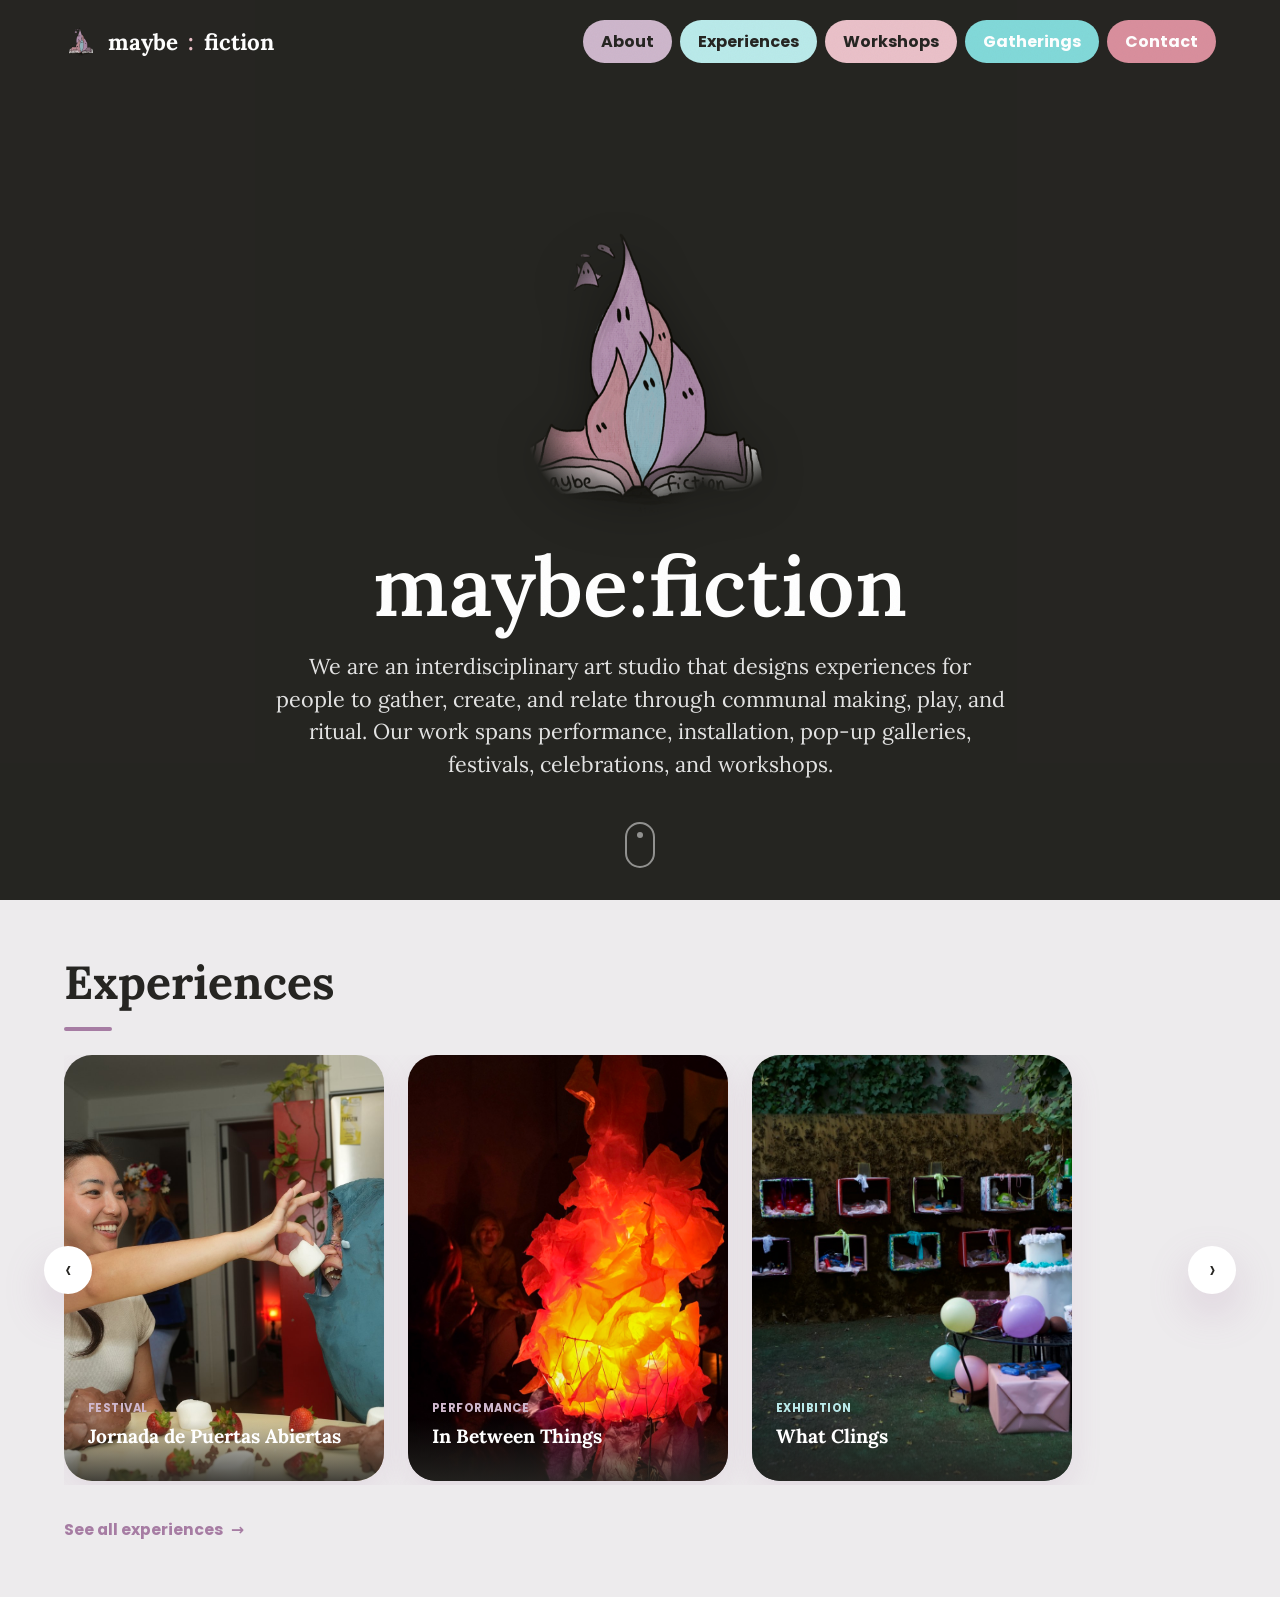
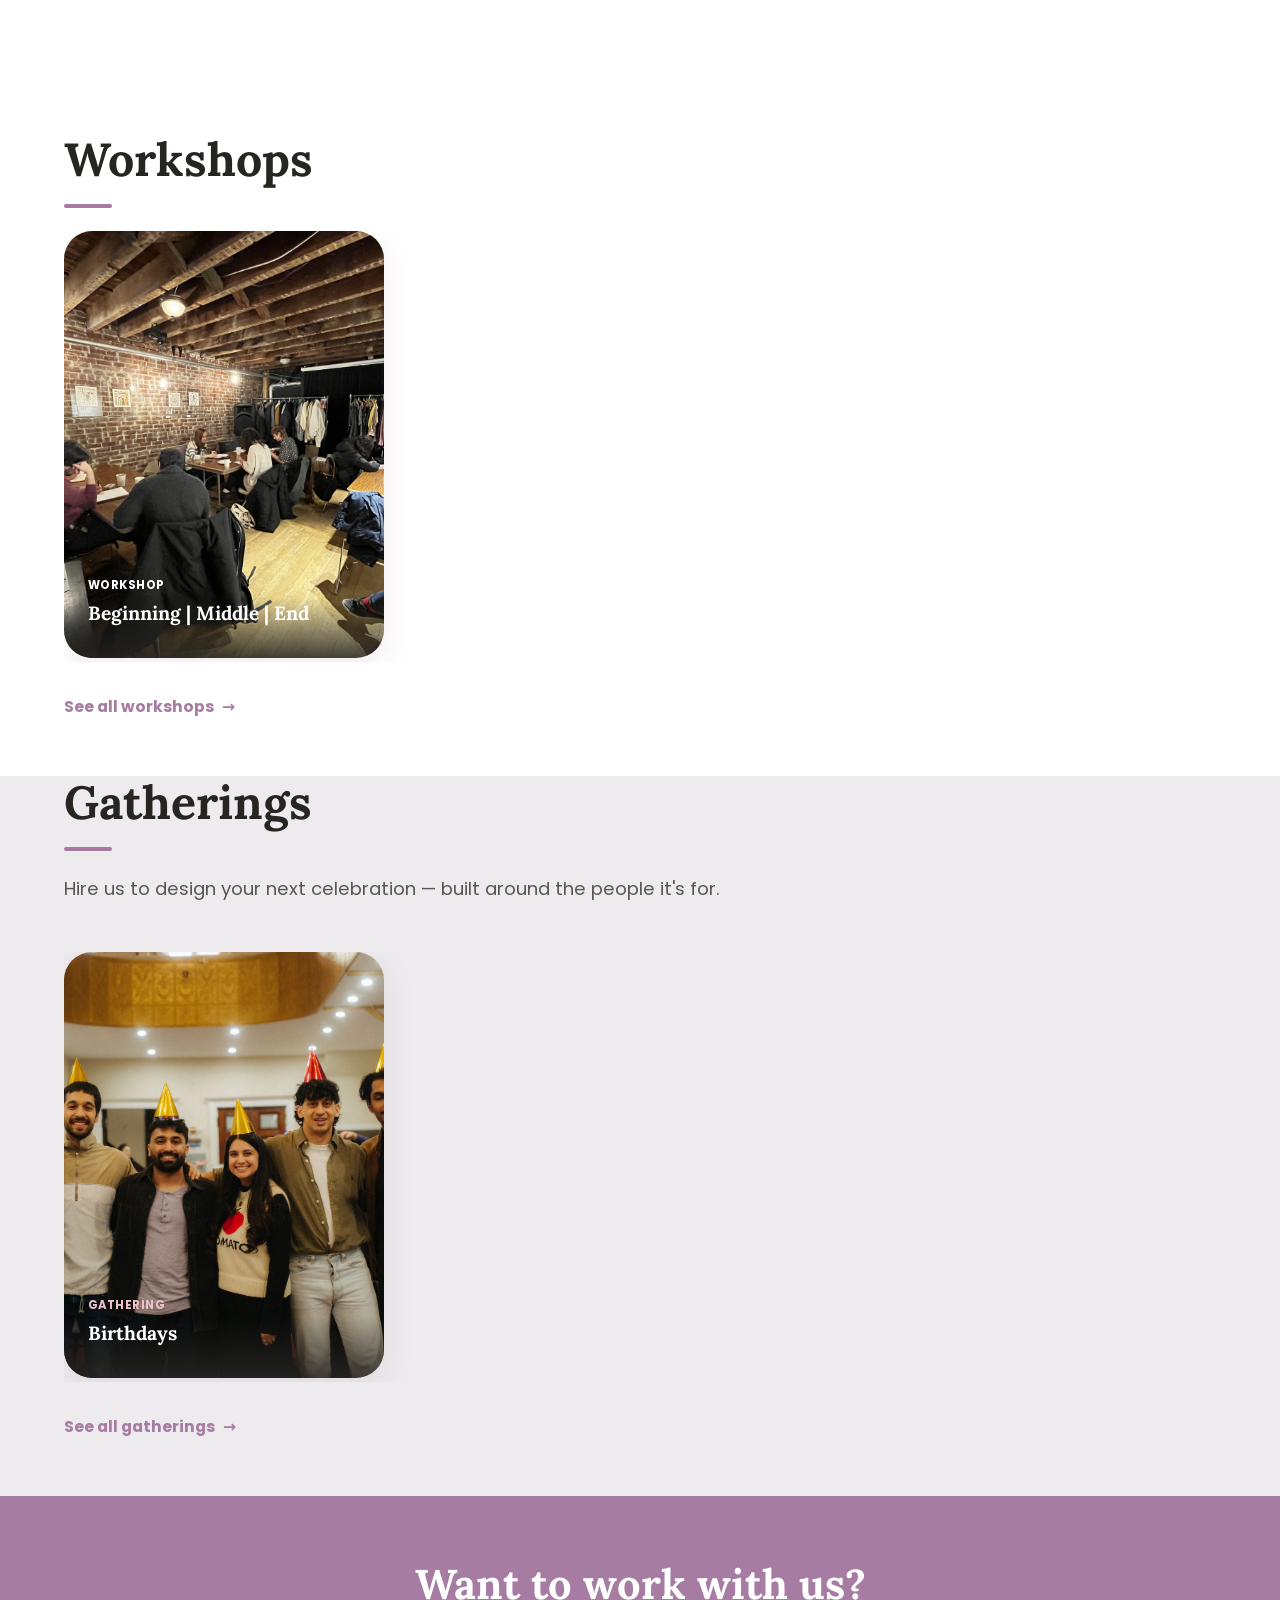
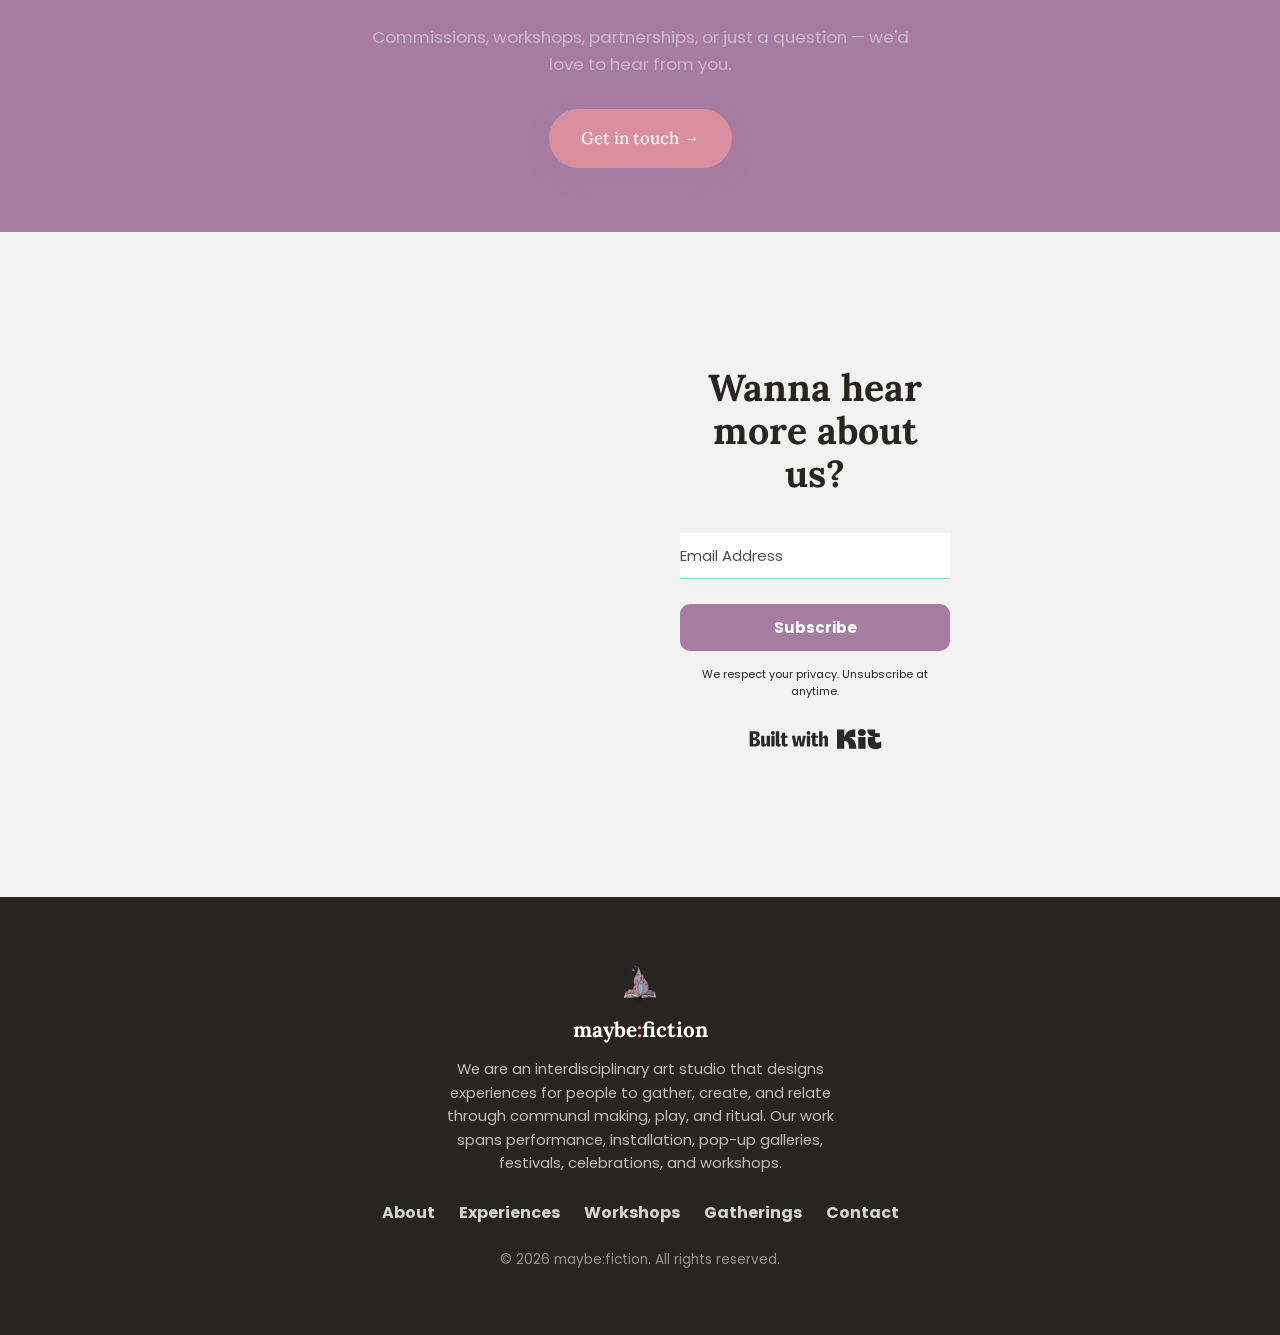
==== index.html @ 596fb829 "Rename Events to Gatherings sitewide; add format explainer copy to detail pages Visible copy only — " ====
<!doctype html>
<html lang="en">
<head>
  <meta charset="UTF-8" />
  <meta name="viewport" content="width=device-width, initial-scale=1.0" />
  <title>maybe:fiction — Experience Design Studio</title>
  <meta name="description" content="maybe:fiction is an experience design studio crafting IRL performances, exhibitions, workshops, and gatherings." />

  <!-- Fonts: Lora (brand display serif) + Poppins (brand body sans) — self-hosted, see css/styles.css -->

  <link rel="stylesheet" href="css/styles.css" />

  <link rel="icon" type="image/png" href="/assets/icons/logo.png" />
</head>
<body>

  <!-- =================== SKIP LINK (accessibility) =================== -->
  <a class="skip-link" href="#main">Skip to content</a>

  <!-- =================== NAV =================== -->
  <header class="site-header" id="site-header">
    <nav class="nav" aria-label="Primary">
      <a href="#hero" class="nav-logo">
        <img src="/assets/icons/logo.png" alt="" class="nav-logo-icon" />
        maybe<span class="nav-logo-colon">:</span>fiction
      </a>

      <button class="nav-toggle" id="nav-toggle" aria-expanded="false" aria-controls="nav-menu" aria-label="Toggle menu">
        <span></span><span></span><span></span>
      </button>

      <ul class="nav-menu" id="nav-menu">
        <li><a href="/about.html" class="nav-link nav-link-about">About</a></li>
        <li><a href="/experiences.html" class="nav-link nav-link-experiences">Experiences</a></li>
        <li><a href="/workshops.html" class="nav-link nav-link-workshops">Workshops</a></li>
        <li><a href="/events.html" class="nav-link nav-link-events">Gatherings</a></li>

        <li><a href="/contact.html" class="nav-link nav-link-cta">Contact</a></li>
      </ul>
    </nav>
  </header>

  <main id="main">

    <!-- =================== HERO =================== -->
    <section class="hero" id="hero">
      <div class="hero-bg-images" id="hero-bg-images" aria-hidden="true"><!-- background photos injected by JS --></div>
      <div class="hero-scrim" aria-hidden="true"></div>
      <div class="hero-bg-captions" id="hero-bg-captions"><!-- captions injected by JS --></div>

      <div class="hero-content">
        <div class="hero-scroll-sentinel" id="hero-scroll-sentinel" aria-hidden="true"></div>
        <div class="hero-logo reveal" aria-hidden="true">
          <img class="hero-logo-layer hero-logo-layer-1" src="/assets/icons/logo-hero.png" alt="" />
          <img class="hero-logo-layer hero-logo-layer-2" src="/assets/icons/logo-hero.png" alt="" />
          <img class="hero-logo-layer hero-logo-layer-3" src="/assets/icons/logo-hero.png" alt="" />
          <img class="hero-logo-layer hero-logo-layer-4" src="/assets/icons/logo-hero.png" alt="" />
          <img class="hero-logo-layer hero-logo-layer-5" src="/assets/icons/logo-hero.png" alt="" />
        </div>
        <h1 class="hero-heading reveal" id="hero-heading"></h1>
        <p class="hero-tagline reveal" id="hero-tagline"></p>
      </div>

      <a href="#experiences" class="scroll-cue" aria-label="Scroll to Experiences section">
        <span class="scroll-cue-dot"></span>
      </a>
    </section>

    <!-- =================== EXPERIENCES (teaser — full page: experiences.html) =================== -->
    <section class="experiences" id="experiences">
      <div class="section-inner">
        <h2 class="section-heading reveal">Experiences</h2>

        <div class="experience-carousel">
          <button class="experience-carousel-arrow experience-carousel-arrow-prev" id="experience-prev" aria-label="Previous experiences">‹</button>
          <div class="experience-grid" id="experience-grid"><!-- cards injected by JS --></div>
          <button class="experience-carousel-arrow experience-carousel-arrow-next" id="experience-next" aria-label="Next experiences">›</button>
        </div>

        <a href="/experiences.html" class="section-link reveal">See all experiences <span class="arrow">→</span></a>
      </div>
    </section>

    <!-- =================== WORKSHOPS (teaser — full page: workshops.html) =================== -->
    <section class="workshops" id="workshops">
      <div class="wave-divider wave-divider-top" aria-hidden="true">
        <svg viewBox="0 0 1440 100" preserveAspectRatio="none"><path d="M0,60 C360,0 1080,100 1440,40 L1440,0 L0,0 Z"></path></svg>
      </div>

      <div class="section-inner">
        <h2 class="section-heading reveal">Workshops</h2>

        <div class="experience-grid" id="workshop-grid"><!-- cards injected by JS --></div>

        <a href="/workshops.html" class="section-link reveal">See all workshops <span class="arrow">→</span></a>
      </div>
    </section>

    <!-- =================== GATHERINGS (teaser — full page: events.html) =================== -->
    <section class="experiences" id="events">
      <div class="section-inner">
        <h2 class="section-heading reveal">Gatherings</h2>
        <p class="section-subheading reveal">Hire us to design your next celebration — built around the people it's for.</p>

        <div class="experience-grid" id="event-grid"><!-- cards injected by JS --></div>

        <a href="/events.html" class="section-link reveal">See all gatherings <span class="arrow">→</span></a>
      </div>
    </section>

    <!-- =================== CONTACT CTA =================== -->
    <section class="home-cta">
      <div class="section-inner home-cta-inner">
        <h2 class="home-cta-heading reveal">Want to work with us?</h2>
        <p class="home-cta-sub reveal">Commissions, workshops, partnerships, or just a question — we'd love to hear from you.</p>
        <a class="btn btn-primary reveal" href="/contact.html">Get in touch →</a>
      </div>
    </section>

    <!-- =================== NEWSLETTER =================== -->
    <section class="newsletter" id="newsletter">
      <div class="section-inner newsletter-inner">
        <div class="newsletter-embed reveal">
<script src="https://f.convertkit.com/ckjs/ck.5.js"></script>
      <form action="https://app.kit.com/forms/9642693/subscriptions" class="seva-form formkit-form" method="post" data-sv-form="9642693" data-uid="fb69aacdb0" data-format="inline" data-version="5" data-options="{&quot;settings&quot;:{&quot;after_subscribe&quot;:{&quot;action&quot;:&quot;message&quot;,&quot;success_message&quot;:&quot;Success! Now check your email to confirm your subscription.&quot;,&quot;redirect_url&quot;:&quot;&quot;},&quot;analytics&quot;:{&quot;google&quot;:null,&quot;fathom&quot;:null,&quot;facebook&quot;:null,&quot;segment&quot;:null,&quot;pinterest&quot;:null,&quot;sparkloop&quot;:null,&quot;googletagmanager&quot;:null},&quot;modal&quot;:{&quot;trigger&quot;:&quot;timer&quot;,&quot;scroll_percentage&quot;:null,&quot;timer&quot;:5,&quot;devices&quot;:&quot;all&quot;,&quot;show_once_every&quot;:15},&quot;powered_by&quot;:{&quot;show&quot;:true,&quot;url&quot;:&quot;https://kit.com/features/forms?utm_campaign=poweredby&amp;utm_content=form&amp;utm_medium=referral&amp;utm_source=dynamic&quot;},&quot;recaptcha&quot;:{&quot;enabled&quot;:false},&quot;return_visitor&quot;:{&quot;action&quot;:&quot;show&quot;,&quot;custom_content&quot;:&quot;&quot;},&quot;slide_in&quot;:{&quot;display_in&quot;:&quot;bottom_right&quot;,&quot;trigger&quot;:&quot;timer&quot;,&quot;scroll_percentage&quot;:null,&quot;timer&quot;:5,&quot;devices&quot;:&quot;all&quot;,&quot;show_once_every&quot;:15},&quot;sticky_bar&quot;:{&quot;display_in&quot;:&quot;top&quot;,&quot;trigger&quot;:&quot;timer&quot;,&quot;scroll_percentage&quot;:null,&quot;timer&quot;:5,&quot;devices&quot;:&quot;all&quot;,&quot;show_once_every&quot;:15}},&quot;version&quot;:&quot;5&quot;}" min-width="400 500 600 700 800" style="background-color: rgb(242, 242, 242); border-radius: 15px;"><div data-style="full"><div data-element="column" class="formkit-background" style="background-image: url(&quot;https://embed.filekitcdn.com/e/5455RARFFif9VULDqaUeTm/fo88DBvw9SR9zyyKQsf2Zc&quot;);"></div><div data-element="column" class="formkit-column"><div class="formkit-header" data-element="header" style="color: rgb(38, 37, 34); font-size: 25px; font-weight: 700;"><h2>Wanna hear more about us?</h2></div><ul class="formkit-alert formkit-alert-error" data-element="errors" data-group="alert"></ul><div data-element="fields" class="seva-fields formkit-fields"><div class="formkit-field"><input class="formkit-input" name="email_address" aria-label="Email Address" placeholder="Email Address" required="" type="email" style="color: rgb(38, 37, 34); border-color: rgb(130, 217, 217); font-weight: 400;"></div><button data-element="submit" class="formkit-submit formkit-submit" style="color: rgb(255, 255, 255); background-color: rgb(166, 124, 163); border-radius: 10px; font-weight: 700;"><div class="formkit-spinner"><div></div><div></div><div></div></div><span class="">Subscribe</span></button></div><div class="formkit-disclaimer" data-element="disclaimer" style="color: rgb(38, 37, 34); font-size: 11px;"><p>We respect your privacy. Unsubscribe at anytime.</p></div><div class="formkit-powered-by-convertkit-container"><a href="https://kit.com/features/forms?utm_campaign=poweredby&amp;utm_content=form&amp;utm_medium=referral&amp;utm_source=dynamic" data-element="powered-by" class="formkit-powered-by-convertkit" data-variant="dark" target="_blank" rel="nofollow noopener">Built with Kit</a></div></div></div><style>.formkit-form[data-uid="fb69aacdb0"] *{box-sizing:border-box;}.formkit-form[data-uid="fb69aacdb0"]{-webkit-font-smoothing:antialiased;-moz-osx-font-smoothing:grayscale;}.formkit-form[data-uid="fb69aacdb0"] legend{border:none;font-size:inherit;margin-bottom:10px;padding:0;position:relative;display:table;}.formkit-form[data-uid="fb69aacdb0"] fieldset{border:0;padding:0.01em 0 0 0;margin:0;min-width:0;}.formkit-form[data-uid="fb69aacdb0"] body:not(:-moz-handler-blocked) fieldset{display:table-cell;}.formkit-form[data-uid="fb69aacdb0"] h1,.formkit-form[data-uid="fb69aacdb0"] h2,.formkit-form[data-uid="fb69aacdb0"] h3,.formkit-form[data-uid="fb69aacdb0"] h4,.formkit-form[data-uid="fb69aacdb0"] h5,.formkit-form[data-uid="fb69aacdb0"] h6{color:inherit;font-size:inherit;font-weight:inherit;}.formkit-form[data-uid="fb69aacdb0"] h2{font-size:1.5em;margin:1em 0;}.formkit-form[data-uid="fb69aacdb0"] h3{font-size:1.17em;margin:1em 0;}.formkit-form[data-uid="fb69aacdb0"] p{color:inherit;font-size:inherit;font-weight:inherit;}.formkit-form[data-uid="fb69aacdb0"] ol:not([template-default]),.formkit-form[data-uid="fb69aacdb0"] ul:not([template-default]),.formkit-form[data-uid="fb69aacdb0"] blockquote:not([template-default]){text-align:left;}.formkit-form[data-uid="fb69aacdb0"] p:not([template-default]),.formkit-form[data-uid="fb69aacdb0"] hr:not([template-default]),.formkit-form[data-uid="fb69aacdb0"] blockquote:not([template-default]),.formkit-form[data-uid="fb69aacdb0"] ol:not([template-default]),.formkit-form[data-uid="fb69aacdb0"] ul:not([template-default]){color:inherit;font-style:initial;}.formkit-form[data-uid="fb69aacdb0"] .ordered-list,.formkit-form[data-uid="fb69aacdb0"] .unordered-list{list-style-position:outside !important;padding-left:1em;}.formkit-form[data-uid="fb69aacdb0"] .list-item{padding-left:0;}.formkit-form[data-uid="fb69aacdb0"][data-format="modal"]{display:none;}.formkit-form[data-uid="fb69aacdb0"][data-format="slide in"]{display:none;}.formkit-form[data-uid="fb69aacdb0"][data-format="sticky bar"]{display:none;}.formkit-sticky-bar .formkit-form[data-uid="fb69aacdb0"][data-format="sticky bar"]{display:block;}.formkit-form[data-uid="fb69aacdb0"] .formkit-input,.formkit-form[data-uid="fb69aacdb0"] .formkit-select,.formkit-form[data-uid="fb69aacdb0"] .formkit-checkboxes{width:100%;}.formkit-form[data-uid="fb69aacdb0"] .formkit-button,.formkit-form[data-uid="fb69aacdb0"] .formkit-submit{border:0;border-radius:5px;color:#ffffff;cursor:pointer;display:inline-block;text-align:center;font-size:15px;font-weight:500;cursor:pointer;margin-bottom:15px;overflow:hidden;padding:0;position:relative;vertical-align:middle;}.formkit-form[data-uid="fb69aacdb0"] .formkit-button:hover,.formkit-form[data-uid="fb69aacdb0"] .formkit-submit:hover,.formkit-form[data-uid="fb69aacdb0"] .formkit-button:focus,.formkit-form[data-uid="fb69aacdb0"] .formkit-submit:focus{outline:none;}.formkit-form[data-uid="fb69aacdb0"] .formkit-button:hover > span,.formkit-form[data-uid="fb69aacdb0"] .formkit-submit:hover > span,.formkit-form[data-uid="fb69aacdb0"] .formkit-button:focus > span,.formkit-form[data-uid="fb69aacdb0"] .formkit-submit:focus > span{background-color:rgba(0,0,0,0.1);}.formkit-form[data-uid="fb69aacdb0"] .formkit-button > span,.formkit-form[data-uid="fb69aacdb0"] .formkit-submit > span{display:block;-webkit-transition:all 300ms ease-in-out;transition:all 300ms ease-in-out;padding:12px 24px;}.formkit-form[data-uid="fb69aacdb0"] .formkit-input{background:#ffffff;font-size:15px;padding:12px;border:1px solid #e3e3e3;-webkit-flex:1 0 auto;-ms-flex:1 0 auto;flex:1 0 auto;line-height:1.4;margin:0;-webkit-transition:border-color ease-out 300ms;transition:border-color ease-out 300ms;}.formkit-form[data-uid="fb69aacdb0"] .formkit-input:focus{outline:none;border-color:#1677be;-webkit-transition:border-color ease 300ms;transition:border-color ease 300ms;}.formkit-form[data-uid="fb69aacdb0"] .formkit-input::-webkit-input-placeholder{color:inherit;opacity:0.8;}.formkit-form[data-uid="fb69aacdb0"] .formkit-input::-moz-placeholder{color:inherit;opacity:0.8;}.formkit-form[data-uid="fb69aacdb0"] .formkit-input:-ms-input-placeholder{color:inherit;opacity:0.8;}.formkit-form[data-uid="fb69aacdb0"] .formkit-input::placeholder{color:inherit;opacity:0.8;}.formkit-form[data-uid="fb69aacdb0"] [data-group="dropdown"]{position:relative;display:inline-block;width:100%;}.formkit-form[data-uid="fb69aacdb0"] [data-group="dropdown"]::before{content:"";top:calc(50% - 2.5px);right:10px;position:absolute;pointer-events:none;border-color:#4f4f4f transparent transparent transparent;border-style:solid;border-width:6px 6px 0 6px;height:0;width:0;z-index:999;}.formkit-form[data-uid="fb69aacdb0"] [data-group="dropdown"] select{height:auto;width:100%;cursor:pointer;color:#333333;line-height:1.4;margin-bottom:0;padding:0 6px;-webkit-appearance:none;-moz-appearance:none;appearance:none;font-size:15px;padding:12px;padding-right:25px;border:1px solid #e3e3e3;background:#ffffff;}.formkit-form[data-uid="fb69aacdb0"] [data-group="dropdown"] select:focus{outline:none;}.formkit-form[data-uid="fb69aacdb0"] [data-group="checkboxes"]{text-align:left;margin:0;}.formkit-form[data-uid="fb69aacdb0"] [data-group="checkboxes"] [data-group="checkbox"]{margin-bottom:10px;}.formkit-form[data-uid="fb69aacdb0"] [data-group="checkboxes"] [data-group="checkbox"] *{cursor:pointer;}.formkit-form[data-uid="fb69aacdb0"] [data-group="checkboxes"] [data-group="checkbox"]:last-of-type{margin-bottom:0;}.formkit-form[data-uid="fb69aacdb0"] [data-group="checkboxes"] [data-group="checkbox"] input[type="checkbox"]{display:none;}.formkit-form[data-uid="fb69aacdb0"] [data-group="checkboxes"] [data-group="checkbox"] input[type="checkbox"] + label::after{content:none;}.formkit-form[data-uid="fb69aacdb0"] [data-group="checkboxes"] [data-group="checkbox"] input[type="checkbox"]:checked + label::after{border-color:#ffffff;content:"";}.formkit-form[data-uid="fb69aacdb0"] [data-group="checkboxes"] [data-group="checkbox"] input[type="checkbox"]:checked + label::before{background:#10bf7a;border-color:#10bf7a;}.formkit-form[data-uid="fb69aacdb0"] [data-group="checkboxes"] [data-group="checkbox"] label{position:relative;display:inline-block;padding-left:28px;}.formkit-form[data-uid="fb69aacdb0"] [data-group="checkboxes"] [data-group="checkbox"] label::before,.formkit-form[data-uid="fb69aacdb0"] [data-group="checkboxes"] [data-group="checkbox"] label::after{position:absolute;content:"";display:inline-block;}.formkit-form[data-uid="fb69aacdb0"] [data-group="checkboxes"] [data-group="checkbox"] label::before{height:16px;width:16px;border:1px solid #e3e3e3;background:#ffffff;left:0px;top:3px;}.formkit-form[data-uid="fb69aacdb0"] [data-group="checkboxes"] [data-group="checkbox"] label::after{height:4px;width:8px;border-left:2px solid #4d4d4d;border-bottom:2px solid #4d4d4d;-webkit-transform:rotate(-45deg);-ms-transform:rotate(-45deg);transform:rotate(-45deg);left:4px;top:8px;}.formkit-form[data-uid="fb69aacdb0"] .formkit-alert{background:#f9fafb;border:1px solid #e3e3e3;border-radius:5px;-webkit-flex:1 0 auto;-ms-flex:1 0 auto;flex:1 0 auto;list-style:none;margin:25px auto;padding:12px;text-align:center;width:100%;}.formkit-form[data-uid="fb69aacdb0"] .formkit-alert:empty{display:none;}.formkit-form[data-uid="fb69aacdb0"] .formkit-alert-success{background:#d3fbeb;border-color:#10bf7a;color:#0c905c;}.formkit-form[data-uid="fb69aacdb0"] .formkit-alert-error{background:#fde8e2;border-color:#f2643b;color:#ea4110;}.formkit-form[data-uid="fb69aacdb0"] .formkit-spinner{display:-webkit-box;display:-webkit-flex;display:-ms-flexbox;display:flex;height:0px;width:0px;margin:0 auto;position:absolute;top:0;left:0;right:0;width:0px;overflow:hidden;text-align:center;-webkit-transition:all 300ms ease-in-out;transition:all 300ms ease-in-out;}.formkit-form[data-uid="fb69aacdb0"] .formkit-spinner > div{margin:auto;width:12px;height:12px;background-color:#fff;opacity:0.3;border-radius:100%;display:inline-block;-webkit-animation:formkit-bouncedelay-formkit-form-data-uid-fb69aacdb0- 1.4s infinite ease-in-out both;animation:formkit-bouncedelay-formkit-form-data-uid-fb69aacdb0- 1.4s infinite ease-in-out both;}.formkit-form[data-uid="fb69aacdb0"] .formkit-spinner > div:nth-child(1){-webkit-animation-delay:-0.32s;animation-delay:-0.32s;}.formkit-form[data-uid="fb69aacdb0"] .formkit-spinner > div:nth-child(2){-webkit-animation-delay:-0.16s;animation-delay:-0.16s;}.formkit-form[data-uid="fb69aacdb0"] .formkit-submit[data-active] .formkit-spinner{opacity:1;height:100%;width:50px;}.formkit-form[data-uid="fb69aacdb0"] .formkit-submit[data-active] .formkit-spinner ~ span{opacity:0;}.formkit-form[data-uid="fb69aacdb0"] .formkit-powered-by[data-active="false"]{opacity:0.35;}.formkit-form[data-uid="fb69aacdb0"] .formkit-powered-by-convertkit-container{display:-webkit-box;display:-webkit-flex;display:-ms-flexbox;display:flex;width:100%;margin:10px 0;position:relative;}.formkit-form[data-uid="fb69aacdb0"] .formkit-powered-by-convertkit-container[data-active="false"]{opacity:0.35;}.formkit-form[data-uid="fb69aacdb0"] .formkit-powered-by-convertkit{-webkit-align-items:center;-webkit-box-align:center;-ms-flex-align:center;align-items:center;background-color:#ffffff;border-radius:9px;color:#3d3d3d;cursor:pointer;display:block;height:36px;margin:0 auto;opacity:0.95;padding:0;-webkit-text-decoration:none;text-decoration:none;text-indent:100%;-webkit-transition:ease-in-out all 200ms;transition:ease-in-out all 200ms;white-space:nowrap;overflow:hidden;-webkit-user-select:none;-moz-user-select:none;-ms-user-select:none;user-select:none;width:157px;background-repeat:no-repeat;background-position:center;background-image:url("data:image/svg+xml;charset=utf8,%3Csvg width='133' height='36' viewBox='0 0 133 36' fill='none' xmlns='http://www.w3.org/2000/svg'%3E%3Cpath d='M0.861 25.5C0.735 25.5 0.651 25.416 0.651 25.29V10.548C0.651 10.422 0.735 10.338 0.861 10.338H6.279C9.072 10.338 10.668 11.451 10.668 13.824C10.668 15.819 9.219 16.932 8.001 17.226C7.707 17.268 7.707 17.625 8.022 17.688C9.912 18.108 11.088 19.116 11.088 21.321C11.088 23.715 9.429 25.5 6.426 25.5H0.861ZM5.397 23.085C6.825 23.085 7.518 22.224 7.518 21.006C7.518 19.683 6.825 18.948 5.397 18.948H4.2V23.085H5.397ZM5.313 16.617C6.51 16.617 7.245 15.945 7.245 14.601C7.245 13.383 6.51 12.753 5.25 12.753H4.2V16.617H5.313ZM17.9758 23.883C17.9758 23.568 17.6608 23.505 17.5348 23.799C17.0308 24.954 16.1698 25.731 14.5528 25.731C12.8728 25.731 12.0958 24.471 12.0958 22.707V14.937C12.0958 14.811 12.1798 14.727 12.3058 14.727H15.2248C15.3508 14.727 15.4348 14.811 15.4348 14.937V21.657C15.4348 22.581 15.7708 23.022 16.4638 23.022C17.1778 23.022 17.6188 22.581 17.6188 21.657V14.937C17.6188 14.811 17.7028 14.727 17.8288 14.727H20.7478C20.8738 14.727 20.9578 14.811 20.9578 14.937V25.29C20.9578 25.416 20.8738 25.5 20.7478 25.5H18.1858C18.0598 25.5 17.9758 25.416 17.9758 25.29V23.883ZM25.6141 25.29C25.6141 25.416 25.5301 25.5 25.4041 25.5H22.4851C22.3591 25.5 22.2751 25.416 22.2751 25.29V14.937C22.2751 14.811 22.3591 14.727 22.4851 14.727H25.4041C25.5301 14.727 25.6141 14.811 25.6141 14.937V25.29ZM23.9131 13.74C22.8001 13.74 22.0441 12.942 22.0441 11.934C22.0441 10.926 22.8001 10.107 23.9131 10.107C25.0051 10.107 25.7611 10.926 25.7611 11.934C25.7611 12.942 25.0051 13.74 23.9131 13.74ZM26.7883 10.548C26.7883 10.422 26.8723 10.338 26.9983 10.338H29.9173C30.0433 10.338 30.1273 10.422 30.1273 10.548V22.056C30.1273 22.749 30.2533 23.085 30.8203 23.085C31.0093 23.085 31.1983 23.043 31.3663 23.001C31.5133 22.959 31.6183 22.959 31.6183 23.127V25.059C31.6183 25.164 31.5763 25.269 31.4923 25.311C30.9673 25.521 30.2953 25.71 29.5813 25.71C27.7123 25.71 26.7883 24.639 26.7883 22.476V10.548ZM32.4237 14.727C32.8227 14.727 32.9277 14.538 32.9697 14.055L33.1167 12.039C33.1167 11.913 33.2217 11.829 33.3477 11.829H35.8887C36.0147 11.829 36.0987 11.913 36.0987 12.039V14.517C36.0987 14.643 36.1827 14.727 36.3087 14.727H38.2827C38.4087 14.727 38.4927 14.811 38.4927 14.937V16.659C38.4927 16.785 38.4087 16.869 38.2827 16.869H36.0777V22.056C36.0777 22.875 36.5397 23.085 37.0647 23.085C37.4847 23.085 37.9467 22.938 38.3247 22.707C38.4717 22.623 38.5767 22.665 38.5767 22.833V24.828C38.5767 24.933 38.5347 25.017 38.4507 25.08C37.8417 25.458 36.9807 25.71 36.0357 25.71C34.2927 25.71 32.7387 24.912 32.7387 22.476V16.869H31.8567C31.7307 16.869 31.6467 16.785 31.6467 16.659V14.937C31.6467 14.811 31.7307 14.727 31.8567 14.727H32.4237ZM51.3808 14.727C51.5068 14.727 51.5908 14.79 51.6118 14.916L52.3888 19.851L52.5778 21.174C52.6198 21.468 52.9558 21.468 52.9768 21.174C53.0398 20.712 53.0818 20.271 53.1658 19.83L53.8798 14.916C53.9008 14.79 53.9848 14.727 54.1108 14.727H56.6728C56.8198 14.727 56.8828 14.811 56.8618 14.958L54.6778 25.311C54.6568 25.437 54.5728 25.5 54.4468 25.5H51.3178C51.1918 25.5 51.1078 25.437 51.0868 25.311L50.1208 20.082L49.8898 18.633C49.8688 18.444 49.6588 18.444 49.6378 18.633L49.4068 20.103L48.5458 25.311C48.5248 25.437 48.4408 25.5 48.3148 25.5H45.2068C45.0808 25.5 44.9968 25.437 44.9758 25.311L42.8128 14.958C42.7918 14.811 42.8548 14.727 43.0018 14.727H45.9628C46.0888 14.727 46.1728 14.79 46.1938 14.916L46.9288 19.83C47.0128 20.271 47.0758 20.754 47.1388 21.195C47.2018 21.51 47.4748 21.531 47.5378 21.195L47.7478 19.872L48.6088 14.916C48.6298 14.79 48.7138 14.727 48.8398 14.727H51.3808ZM61.1582 25.29C61.1582 25.416 61.0742 25.5 60.9482 25.5H58.0292C57.9032 25.5 57.8192 25.416 57.8192 25.29V14.937C57.8192 14.811 57.9032 14.727 58.0292 14.727H60.9482C61.0742 14.727 61.1582 14.811 61.1582 14.937V25.29ZM59.4572 13.74C58.3442 13.74 57.5882 12.942 57.5882 11.934C57.5882 10.926 58.3442 10.107 59.4572 10.107C60.5492 10.107 61.3052 10.926 61.3052 11.934C61.3052 12.942 60.5492 13.74 59.4572 13.74ZM62.8154 14.727C63.2144 14.727 63.3194 14.538 63.3614 14.055L63.5084 12.039C63.5084 11.913 63.6134 11.829 63.7394 11.829H66.2804C66.4064 11.829 66.4904 11.913 66.4904 12.039V14.517C66.4904 14.643 66.5744 14.727 66.7004 14.727H68.6744C68.8004 14.727 68.8844 14.811 68.8844 14.937V16.659C68.8844 16.785 68.8004 16.869 68.6744 16.869H66.4694V22.056C66.4694 22.875 66.9314 23.085 67.4564 23.085C67.8764 23.085 68.3384 22.938 68.7164 22.707C68.8634 22.623 68.9684 22.665 68.9684 22.833V24.828C68.9684 24.933 68.9264 25.017 68.8424 25.08C68.2334 25.458 67.3724 25.71 66.4274 25.71C64.6844 25.71 63.1304 24.912 63.1304 22.476V16.869H62.2484C62.1224 16.869 62.0384 16.785 62.0384 16.659V14.937C62.0384 14.811 62.1224 14.727 62.2484 14.727H62.8154ZM73.4298 16.323C73.4298 16.638 73.7868 16.68 73.9128 16.407C74.3748 15.315 75.1308 14.496 76.6008 14.496C78.2178 14.496 78.9528 15.609 78.9528 17.373V25.29C78.9528 25.416 78.8688 25.5 78.7428 25.5H75.8238C75.6978 25.5 75.6138 25.416 75.6138 25.29V18.633C75.6138 17.709 75.2778 17.268 74.5848 17.268C73.8708 17.268 73.4298 17.709 73.4298 18.633V25.29C73.4298 25.416 73.3458 25.5 73.2198 25.5H70.3008C70.1748 25.5 70.0908 25.416 70.0908 25.29V10.548C70.0908 10.422 70.1748 10.338 70.3008 10.338H73.2198C73.3458 10.338 73.4298 10.422 73.4298 10.548V16.323Z' fill='%231E1E1E'/%3E%3Cpath d='M100.132 16.3203C105.58 17.3761 107.272 22.4211 107.318 27.4961C107.318 27.6101 107.226 27.7041 107.112 27.7041H100.252C100.138 27.7041 100.046 27.6121 100.046 27.5001C100.026 23.5629 99.3877 20.0896 95.4865 19.9396C95.3705 19.9356 95.2725 20.0276 95.2725 20.1456V27.5001C95.2725 27.6141 95.1806 27.7061 95.0666 27.7061H88.206C88.092 27.7061 88 27.6141 88 27.5001V8.75585C88 8.64187 88.092 8.54989 88.206 8.54989H95.0686C95.1826 8.54989 95.2745 8.64187 95.2745 8.75585V15.7764C95.2745 15.8804 95.3585 15.9644 95.4625 15.9644C95.5445 15.9644 95.6185 15.9104 95.6425 15.8324C97.4081 10.0416 100.709 8.58588 106.07 8.55189C106.184 8.55189 106.276 8.64387 106.276 8.75785V15.7604C106.276 15.8744 106.184 15.9664 106.07 15.9664H100.166C100.066 15.9664 99.9856 16.0464 99.9856 16.1464C99.9856 16.2304 100.048 16.3043 100.132 16.3203ZM118.918 20.7095V16.1704C118.918 16.0564 119.01 15.9644 119.124 15.9644H124.173C124.273 15.9644 124.353 15.8844 124.353 15.7844C124.353 15.6985 124.291 15.6245 124.207 15.6085C120.256 14.8246 118.432 12.5511 118.37 8.75585C118.368 8.64387 118.458 8.54989 118.572 8.54989H125.986C126.1 8.54989 126.192 8.64187 126.192 8.75585V11.9532C126.192 12.0672 126.284 12.1592 126.398 12.1592H130.649C130.763 12.1592 130.855 12.2511 130.855 12.3651V15.7624C130.855 15.8764 130.763 15.9684 130.649 15.9684H126.398C126.284 15.9684 126.192 16.0604 126.192 16.1744V19.8356C126.192 21.1294 126.986 21.5553 128.04 21.5553C129.692 21.5553 131.323 20.8114 131.977 20.4735C132.113 20.4035 132.277 20.5015 132.277 20.6555V26.3543C132.277 26.5063 132.193 26.6463 132.059 26.7183C131.413 27.0582 129.418 28 127.136 28C122.435 27.996 118.918 26.0824 118.918 20.7095ZM109.266 27.4981V16.1704C109.266 16.0564 109.358 15.9644 109.472 15.9644H116.334C116.448 15.9644 116.54 16.0564 116.54 16.1704V27.4981C116.54 27.6121 116.448 27.7041 116.334 27.7041H109.472C109.358 27.7021 109.266 27.6101 109.266 27.4981ZM108.876 11.4913C108.876 13.4189 110.238 14.9826 112.853 14.9826C115.469 14.9826 116.83 13.4189 116.83 11.4913C116.83 9.56369 115.471 8 112.853 8C110.238 8 108.876 9.56369 108.876 11.4913Z' fill='%231E1E1E'/%3E%3C/svg%3E");}.formkit-form[data-uid="fb69aacdb0"] .formkit-powered-by-convertkit:hover,.formkit-form[data-uid="fb69aacdb0"] .formkit-powered-by-convertkit:focus{background-color:#ffffff;-webkit-transform:scale(1.025) perspective(1px);-ms-transform:scale(1.025) perspective(1px);transform:scale(1.025) perspective(1px);opacity:1;}.formkit-form[data-uid="fb69aacdb0"] .formkit-powered-by-convertkit[data-variant="dark"],.formkit-form[data-uid="fb69aacdb0"] .formkit-powered-by-convertkit[data-variant="light"]{background-color:transparent;border-color:transparent;width:133px;}.formkit-form[data-uid="fb69aacdb0"] .formkit-powered-by-convertkit[data-variant="light"]{color:#ffffff;background-image:url("data:image/svg+xml;charset=utf8,%3Csvg width='133' height='36' viewBox='0 0 133 36' fill='none' xmlns='http://www.w3.org/2000/svg'%3E%3Cpath d='M0.861 25.5C0.735 25.5 0.651 25.416 0.651 25.29V10.548C0.651 10.422 0.735 10.338 0.861 10.338H6.279C9.072 10.338 10.668 11.451 10.668 13.824C10.668 15.819 9.219 16.932 8.001 17.226C7.707 17.268 7.707 17.625 8.022 17.688C9.912 18.108 11.088 19.116 11.088 21.321C11.088 23.715 9.429 25.5 6.426 25.5H0.861ZM5.397 23.085C6.825 23.085 7.518 22.224 7.518 21.006C7.518 19.683 6.825 18.948 5.397 18.948H4.2V23.085H5.397ZM5.313 16.617C6.51 16.617 7.245 15.945 7.245 14.601C7.245 13.383 6.51 12.753 5.25 12.753H4.2V16.617H5.313ZM17.9758 23.883C17.9758 23.568 17.6608 23.505 17.5348 23.799C17.0308 24.954 16.1698 25.731 14.5528 25.731C12.8728 25.731 12.0958 24.471 12.0958 22.707V14.937C12.0958 14.811 12.1798 14.727 12.3058 14.727H15.2248C15.3508 14.727 15.4348 14.811 15.4348 14.937V21.657C15.4348 22.581 15.7708 23.022 16.4638 23.022C17.1778 23.022 17.6188 22.581 17.6188 21.657V14.937C17.6188 14.811 17.7028 14.727 17.8288 14.727H20.7478C20.8738 14.727 20.9578 14.811 20.9578 14.937V25.29C20.9578 25.416 20.8738 25.5 20.7478 25.5H18.1858C18.0598 25.5 17.9758 25.416 17.9758 25.29V23.883ZM25.6141 25.29C25.6141 25.416 25.5301 25.5 25.4041 25.5H22.4851C22.3591 25.5 22.2751 25.416 22.2751 25.29V14.937C22.2751 14.811 22.3591 14.727 22.4851 14.727H25.4041C25.5301 14.727 25.6141 14.811 25.6141 14.937V25.29ZM23.9131 13.74C22.8001 13.74 22.0441 12.942 22.0441 11.934C22.0441 10.926 22.8001 10.107 23.9131 10.107C25.0051 10.107 25.7611 10.926 25.7611 11.934C25.7611 12.942 25.0051 13.74 23.9131 13.74ZM26.7883 10.548C26.7883 10.422 26.8723 10.338 26.9983 10.338H29.9173C30.0433 10.338 30.1273 10.422 30.1273 10.548V22.056C30.1273 22.749 30.2533 23.085 30.8203 23.085C31.0093 23.085 31.1983 23.043 31.3663 23.001C31.5133 22.959 31.6183 22.959 31.6183 23.127V25.059C31.6183 25.164 31.5763 25.269 31.4923 25.311C30.9673 25.521 30.2953 25.71 29.5813 25.71C27.7123 25.71 26.7883 24.639 26.7883 22.476V10.548ZM32.4237 14.727C32.8227 14.727 32.9277 14.538 32.9697 14.055L33.1167 12.039C33.1167 11.913 33.2217 11.829 33.3477 11.829H35.8887C36.0147 11.829 36.0987 11.913 36.0987 12.039V14.517C36.0987 14.643 36.1827 14.727 36.3087 14.727H38.2827C38.4087 14.727 38.4927 14.811 38.4927 14.937V16.659C38.4927 16.785 38.4087 16.869 38.2827 16.869H36.0777V22.056C36.0777 22.875 36.5397 23.085 37.0647 23.085C37.4847 23.085 37.9467 22.938 38.3247 22.707C38.4717 22.623 38.5767 22.665 38.5767 22.833V24.828C38.5767 24.933 38.5347 25.017 38.4507 25.08C37.8417 25.458 36.9807 25.71 36.0357 25.71C34.2927 25.71 32.7387 24.912 32.7387 22.476V16.869H31.8567C31.7307 16.869 31.6467 16.785 31.6467 16.659V14.937C31.6467 14.811 31.7307 14.727 31.8567 14.727H32.4237ZM51.3808 14.727C51.5068 14.727 51.5908 14.79 51.6118 14.916L52.3888 19.851L52.5778 21.174C52.6198 21.468 52.9558 21.468 52.9768 21.174C53.0398 20.712 53.0818 20.271 53.1658 19.83L53.8798 14.916C53.9008 14.79 53.9848 14.727 54.1108 14.727H56.6728C56.8198 14.727 56.8828 14.811 56.8618 14.958L54.6778 25.311C54.6568 25.437 54.5728 25.5 54.4468 25.5H51.3178C51.1918 25.5 51.1078 25.437 51.0868 25.311L50.1208 20.082L49.8898 18.633C49.8688 18.444 49.6588 18.444 49.6378 18.633L49.4068 20.103L48.5458 25.311C48.5248 25.437 48.4408 25.5 48.3148 25.5H45.2068C45.0808 25.5 44.9968 25.437 44.9758 25.311L42.8128 14.958C42.7918 14.811 42.8548 14.727 43.0018 14.727H45.9628C46.0888 14.727 46.1728 14.79 46.1938 14.916L46.9288 19.83C47.0128 20.271 47.0758 20.754 47.1388 21.195C47.2018 21.51 47.4748 21.531 47.5378 21.195L47.7478 19.872L48.6088 14.916C48.6298 14.79 48.7138 14.727 48.8398 14.727H51.3808ZM61.1582 25.29C61.1582 25.416 61.0742 25.5 60.9482 25.5H58.0292C57.9032 25.5 57.8192 25.416 57.8192 25.29V14.937C57.8192 14.811 57.9032 14.727 58.0292 14.727H60.9482C61.0742 14.727 61.1582 14.811 61.1582 14.937V25.29ZM59.4572 13.74C58.3442 13.74 57.5882 12.942 57.5882 11.934C57.5882 10.926 58.3442 10.107 59.4572 10.107C60.5492 10.107 61.3052 10.926 61.3052 11.934C61.3052 12.942 60.5492 13.74 59.4572 13.74ZM62.8154 14.727C63.2144 14.727 63.3194 14.538 63.3614 14.055L63.5084 12.039C63.5084 11.913 63.6134 11.829 63.7394 11.829H66.2804C66.4064 11.829 66.4904 11.913 66.4904 12.039V14.517C66.4904 14.643 66.5744 14.727 66.7004 14.727H68.6744C68.8004 14.727 68.8844 14.811 68.8844 14.937V16.659C68.8844 16.785 68.8004 16.869 68.6744 16.869H66.4694V22.056C66.4694 22.875 66.9314 23.085 67.4564 23.085C67.8764 23.085 68.3384 22.938 68.7164 22.707C68.8634 22.623 68.9684 22.665 68.9684 22.833V24.828C68.9684 24.933 68.9264 25.017 68.8424 25.08C68.2334 25.458 67.3724 25.71 66.4274 25.71C64.6844 25.71 63.1304 24.912 63.1304 22.476V16.869H62.2484C62.1224 16.869 62.0384 16.785 62.0384 16.659V14.937C62.0384 14.811 62.1224 14.727 62.2484 14.727H62.8154ZM73.4298 16.323C73.4298 16.638 73.7868 16.68 73.9128 16.407C74.3748 15.315 75.1308 14.496 76.6008 14.496C78.2178 14.496 78.9528 15.609 78.9528 17.373V25.29C78.9528 25.416 78.8688 25.5 78.7428 25.5H75.8238C75.6978 25.5 75.6138 25.416 75.6138 25.29V18.633C75.6138 17.709 75.2778 17.268 74.5848 17.268C73.8708 17.268 73.4298 17.709 73.4298 18.633V25.29C73.4298 25.416 73.3458 25.5 73.2198 25.5H70.3008C70.1748 25.5 70.0908 25.416 70.0908 25.29V10.548C70.0908 10.422 70.1748 10.338 70.3008 10.338H73.2198C73.3458 10.338 73.4298 10.422 73.4298 10.548V16.323Z' fill='white'/%3E%3Cpath d='M100.132 16.3203C105.58 17.3761 107.272 22.4211 107.318 27.4961C107.318 27.6101 107.226 27.7041 107.112 27.7041H100.252C100.138 27.7041 100.046 27.6121 100.046 27.5001C100.026 23.5629 99.3877 20.0896 95.4865 19.9396C95.3705 19.9356 95.2725 20.0276 95.2725 20.1456V27.5001C95.2725 27.6141 95.1806 27.7061 95.0666 27.7061H88.206C88.092 27.7061 88 27.6141 88 27.5001V8.75585C88 8.64187 88.092 8.54989 88.206 8.54989H95.0686C95.1826 8.54989 95.2745 8.64187 95.2745 8.75585V15.7764C95.2745 15.8804 95.3585 15.9644 95.4625 15.9644C95.5445 15.9644 95.6185 15.9104 95.6425 15.8324C97.4081 10.0416 100.709 8.58588 106.07 8.55189C106.184 8.55189 106.276 8.64387 106.276 8.75785V15.7604C106.276 15.8744 106.184 15.9664 106.07 15.9664H100.166C100.066 15.9664 99.9856 16.0464 99.9856 16.1464C99.9856 16.2304 100.048 16.3043 100.132 16.3203ZM118.918 20.7095V16.1704C118.918 16.0564 119.01 15.9644 119.124 15.9644H124.173C124.273 15.9644 124.353 15.8844 124.353 15.7844C124.353 15.6985 124.291 15.6245 124.207 15.6085C120.256 14.8246 118.432 12.5511 118.37 8.75585C118.368 8.64387 118.458 8.54989 118.572 8.54989H125.986C126.1 8.54989 126.192 8.64187 126.192 8.75585V11.9532C126.192 12.0672 126.284 12.1592 126.398 12.1592H130.649C130.763 12.1592 130.855 12.2511 130.855 12.3651V15.7624C130.855 15.8764 130.763 15.9684 130.649 15.9684H126.398C126.284 15.9684 126.192 16.0604 126.192 16.1744V19.8356C126.192 21.1294 126.986 21.5553 128.04 21.5553C129.692 21.5553 131.323 20.8114 131.977 20.4735C132.113 20.4035 132.277 20.5015 132.277 20.6555V26.3543C132.277 26.5063 132.193 26.6463 132.059 26.7183C131.413 27.0582 129.418 28 127.136 28C122.435 27.996 118.918 26.0824 118.918 20.7095ZM109.266 27.4981V16.1704C109.266 16.0564 109.358 15.9644 109.472 15.9644H116.334C116.448 15.9644 116.54 16.0564 116.54 16.1704V27.4981C116.54 27.6121 116.448 27.7041 116.334 27.7041H109.472C109.358 27.7021 109.266 27.6101 109.266 27.4981ZM108.876 11.4913C108.876 13.4189 110.238 14.9826 112.853 14.9826C115.469 14.9826 116.83 13.4189 116.83 11.4913C116.83 9.56369 115.471 8 112.853 8C110.238 8 108.876 9.56369 108.876 11.4913Z' fill='white'/%3E%3C/svg%3E");}@-webkit-keyframes formkit-bouncedelay-formkit-form-data-uid-fb69aacdb0-{0%,80%,100%{-webkit-transform:scale(0);-ms-transform:scale(0);transform:scale(0);}40%{-webkit-transform:scale(1);-ms-transform:scale(1);transform:scale(1);}}@keyframes formkit-bouncedelay-formkit-form-data-uid-fb69aacdb0-{0%,80%,100%{-webkit-transform:scale(0);-ms-transform:scale(0);transform:scale(0);}40%{-webkit-transform:scale(1);-ms-transform:scale(1);transform:scale(1);}}.formkit-form[data-uid="fb69aacdb0"] blockquote{padding:10px 20px;margin:0 0 20px;border-left:5px solid #e1e1e1;}.formkit-form[data-uid="fb69aacdb0"] .seva-custom-content{padding:15px;font-size:16px;color:#fff;mix-blend-mode:difference;}.formkit-form[data-uid="fb69aacdb0"] .formkit-modal.guard{max-width:420px;width:100%;} .formkit-form[data-uid="fb69aacdb0"]{box-shadow:0 0px 2px rgba(0,0,0,0.15);max-width:700px;overflow:hidden;}@media only screen and (min-width:800px){.formkit-form[data-uid="fb69aacdb0"]{min-width:600px;}}.formkit-form[data-uid="fb69aacdb0"] [data-style="full"]{width:100%;display:block;}.formkit-form[data-uid="fb69aacdb0"] .formkit-background{background-position:center center;background-size:cover;min-height:200px;}.formkit-form[data-uid="fb69aacdb0"] .formkit-column{padding:20px;position:relative;}.formkit-form[data-uid="fb69aacdb0"] .formkit-header{margin-top:0;margin-bottom:20px;}.formkit-form[data-uid="fb69aacdb0"] .formkit-field{margin:0 0 10px 0;}.formkit-form[data-uid="fb69aacdb0"] .formkit-input{width:100%;border-left:none;border-right:none;border-top:none;padding-left:0;padding-right:0;}.formkit-form[data-uid="fb69aacdb0"] .formkit-fields .formkit-submit{margin-top:15px;width:100%;}.formkit-form[data-uid="fb69aacdb0"] .formkit-disclaimer{margin:0 0 15px 0;}.formkit-form[data-uid="fb69aacdb0"] .formkit-disclaimer > p{margin:0;}.formkit-form[data-uid="fb69aacdb0"] .formkit-powered-by-convertkit-container{margin-bottom:0;margin-top:20px;}.formkit-form[data-uid="fb69aacdb0"][min-width~="600"] [data-style="full"],.formkit-form[data-uid="fb69aacdb0"][min-width~="700"] [data-style="full"],.formkit-form[data-uid="fb69aacdb0"][min-width~="800"] [data-style="full"]{display:grid;grid-template-columns:repeat(auto-fit,minmax(200px,1fr));}.formkit-form[data-uid="fb69aacdb0"][min-width~="600"] .formkit-column,.formkit-form[data-uid="fb69aacdb0"][min-width~="700"] .formkit-column,.formkit-form[data-uid="fb69aacdb0"][min-width~="800"] .formkit-column{padding:40px;} </style></form>
        </div>
      </div>
    </section>

  </main>

  <!-- =================== FOOTER =================== -->
  <footer class="site-footer">
    <div class="section-inner footer-inner">
      <a href="#hero" class="nav-logo footer-logo">
        <img src="/assets/icons/logo.png" alt="" class="nav-logo-icon" />
        <span class="footer-logo-word">maybe<span class="nav-logo-colon">:</span>fiction</span>
      </a>
      <p class="footer-tagline" id="footer-tagline"></p>
      <ul class="footer-nav">
        <li><a href="/about.html">About</a></li>
        <li><a href="/experiences.html">Experiences</a></li>
        <li><a href="/workshops.html">Workshops</a></li>
        <li><a href="/events.html">Gatherings</a></li>

        <li><a href="/contact.html">Contact</a></li>
      </ul>
      <p class="footer-copyright">© <span id="footer-year"></span> maybe:fiction. All rights reserved.</p>
    </div>
  </footer>

  <script src="js/content.js"></script>
  <script src="js/main.js"></script>
</body>
</html>
---- css/styles.css ----
/* ============================================================
   STYLES.CSS — maybe:fiction
   Table of contents:
     0. Self-hosted fonts (@font-face)
     1. Design tokens (colors, spacing, shadows)
     2. Reset & base
     3. Utilities (layout, buttons, tags, reveal animation)
     4. Nav
     5. Hero (+ blobs)
     6. About
     7. Experiences
     8. Workshops
     9. Contact
     10. Footer
     11. Keyframe animations
     12. Responsive breakpoints
     13. Reduced motion
   ============================================================ */

/* ---------- 0. SELF-HOSTED FONTS ---------- */
@font-face {
  font-family: "Lora";
  src: url("../assets/fonts/Lora-400.woff2") format("woff2");
  font-weight: 400;
  font-style: normal;
  font-display: swap;
}
@font-face {
  font-family: "Lora";
  src: url("../assets/fonts/Lora-500.woff2") format("woff2");
  font-weight: 500;
  font-style: normal;
  font-display: swap;
}
@font-face {
  font-family: "Lora";
  src: url("../assets/fonts/Lora-600.woff2") format("woff2");
  font-weight: 600;
  font-style: normal;
  font-display: swap;
}
@font-face {
  font-family: "Lora";
  src: url("../assets/fonts/Lora-700.woff2") format("woff2");
  font-weight: 700;
  font-style: normal;
  font-display: swap;
}
@font-face {
  font-family: "Lora";
  src: url("../assets/fonts/Lora-Italic-400.woff2") format("woff2");
  font-weight: 400;
  font-style: italic;
  font-display: swap;
}
@font-face {
  font-family: "Poppins";
  src: url("../assets/fonts/Poppins-Regular.woff2") format("woff2");
  font-weight: 400;
  font-style: normal;
  font-display: swap;
}
@font-face {
  font-family: "Poppins";
  src: url("../assets/fonts/Poppins-Medium.woff2") format("woff2");
  font-weight: 500;
  font-style: normal;
  font-display: swap;
}
@font-face {
  font-family: "Poppins";
  src: url("../assets/fonts/Poppins-SemiBold.woff2") format("woff2");
  font-weight: 600;
  font-style: normal;
  font-display: swap;
}
@font-face {
  font-family: "Poppins";
  src: url("../assets/fonts/Poppins-Bold.woff2") format("woff2");
  font-weight: 700;
  font-style: normal;
  font-display: swap;
}

/* ---------- 1. DESIGN TOKENS ---------- */
:root {
  /* Brand palette — source: 0_Entity/Design Guidelines */
  --brand-teal-light: #BAEAEA;
  --brand-teal: #82D9D9;
  --brand-purple-light: #CEB7CC;
  --brand-purple: #A67CA3;
  --brand-pink-light: #EAC1C9;
  --brand-pink: #D98F9D;

  /* Backgrounds */
  --bg-base: #F2F2F2;
  --bg-tint: #EDEBED;

  /* Text */
  --ink: #262522;
  --ink-soft: #5A5651;
  --ink-on-color: #262522;
  --white: #FFFFFF;

  /* Color blocks (flat, no gradients — see card/hero/contact rules) */
  --grad-blue: var(--brand-teal);
  --grad-purple: var(--brand-purple);
  --grad-pink: var(--brand-pink);
  --grad-pink-purple: var(--brand-teal-light);
  --grad-blue-purple: var(--brand-purple-light);
  --grad-blue-pink: var(--brand-pink-light);

  /* Shadows */
  --shadow-soft: 0 10px 30px rgba(166, 124, 163, 0.15);
  --shadow-lift: 0 18px 40px rgba(166, 124, 163, 0.25);
  --shadow-button: 0 8px 20px rgba(166, 124, 163, 0.35);

  /* Radii */
  --radius-sm: 16px;
  --radius-md: 28px;
  --radius-lg: 42px;
  --radius-pill: 999px;

  /* Type */
  --font-display: "Lora", Georgia, "Times New Roman", serif;
  --font-body: "Poppins", ui-sans-serif, system-ui, sans-serif;

  /* Layout */
  --max-width: 1200px;
  --nav-height: 84px;

  /* Motion */
  --ease-bounce: cubic-bezier(0.34, 1.56, 0.64, 1);
  --ease-smooth: cubic-bezier(0.22, 1, 0.36, 1);
}

/* ---------- 2. RESET & BASE ---------- */
* , *::before, *::after { box-sizing: border-box; }

html {
  scroll-behavior: smooth;
  scroll-padding-top: var(--nav-height);
}

body {
  margin: 0;
  font-family: var(--font-body);
  color: var(--ink);
  background: var(--bg-base);
  line-height: 1.6;
  -webkit-font-smoothing: antialiased;
  overflow-x: hidden;
  position: relative;
}

/* A faint, fixed film-grain layer over the whole page — gives the flat
   color-block palette a tactile, printed quality instead of reading as a
   generic vector-clean template. Purely decorative, ignores interaction. */
body::before {
  content: "";
  position: fixed;
  inset: 0;
  z-index: 999;
  pointer-events: none;
  opacity: 0.05;
  mix-blend-mode: multiply;
  background-image: url("data:image/svg+xml,%3Csvg xmlns='http://www.w3.org/2000/svg' width='160' height='160'%3E%3Cfilter id='n'%3E%3CfeTurbulence type='fractalNoise' baseFrequency='0.85' numOctaves='2' stitchTiles='stitch'/%3E%3C/filter%3E%3Crect width='100%25' height='100%25' filter='url(%23n)'/%3E%3C/svg%3E");
}

img { max-width: 100%; display: block; }

h1, h2, h3, h4 {
  font-family: var(--font-display);
  font-weight: 700;
  line-height: 1.15;
  margin: 0 0 0.5em;
  color: var(--ink);
}

p { margin: 0 0 1em; color: var(--ink-soft); }

a { color: inherit; text-decoration: none; }

button { font-family: inherit; cursor: pointer; border: none; background: none; }

ul { list-style: none; margin: 0; padding: 0; }

.skip-link {
  position: absolute;
  left: -999px;
  top: 0;
  background: var(--brand-purple);
  color: var(--white);
  padding: 12px 20px;
  border-radius: var(--radius-sm);
  z-index: 999;
}
.skip-link:focus { left: 12px; top: 12px; }

/* ---------- 3. UTILITIES ---------- */
.section-inner {
  max-width: var(--max-width);
  margin: 0 auto;
  padding: 100px 24px;
}

.eyebrow {
  display: inline-block;
  font-family: var(--font-display);
  font-weight: 500;
  font-size: 0.85rem;
  letter-spacing: 0.08em;
  text-transform: uppercase;
  color: var(--brand-purple);
  background: var(--bg-tint);
  padding: 6px 18px;
  border-radius: var(--radius-pill);
  margin-bottom: 20px;
}

.section-heading {
  position: relative;
  font-size: clamp(2rem, 4vw, 2.9rem);
  max-width: 20ch;
  padding-bottom: 22px;
}
/* A small recurring signature: every plain title gets the same brand-purple
   accent bar, so the "no subtitle" titles still carry a visual mark. */
.section-heading::after {
  content: "";
  position: absolute;
  left: 0;
  bottom: 0;
  width: 48px;
  height: 4px;
  border-radius: 2px;
  background: var(--brand-purple);
}

.section-subheading {
  font-size: clamp(1rem, 1.5vw, 1.15rem);
  max-width: 60ch;
  margin-bottom: 48px;
}

/* Buttons */
.btn {
  display: inline-flex;
  align-items: center;
  justify-content: center;
  gap: 8px;
  font-family: var(--font-display);
  font-weight: 500;
  font-size: 1.05rem;
  padding: 16px 32px;
  border-radius: var(--radius-pill);
  transition: transform 0.35s var(--ease-bounce), box-shadow 0.35s var(--ease-bounce), background 0.3s ease;
  will-change: transform;
}

.btn-primary {
  background: var(--brand-pink);
  color: var(--white);
  box-shadow: var(--shadow-button);
}
.btn-primary:hover {
  transform: translateY(-4px) scale(1.04) rotate(-1deg);
  box-shadow: 0 16px 28px rgba(166, 124, 163, 0.45);
}
.btn-primary:active { transform: translateY(-1px) scale(0.98); }

.btn-secondary {
  background: var(--white);
  color: var(--brand-purple);
  border: 2px solid var(--brand-purple-light);
}
.btn-secondary:hover {
  transform: translateY(-4px) scale(1.04) rotate(1deg);
  background: var(--bg-tint);
  box-shadow: var(--shadow-soft);
}

.btn-block { width: 100%; }

.section-link {
  display: inline-flex;
  align-items: center;
  gap: 8px;
  margin-top: 32px;
  font-weight: 700;
  font-size: 0.98rem;
  color: var(--brand-purple);
}
.section-link .arrow { display: inline-block; transition: transform 0.3s var(--ease-bounce); }
.section-link:hover .arrow { transform: translateX(5px); }

/* Scroll-reveal (Intersection Observer toggles .in-view) */
.reveal {
  opacity: 0;
  transform: translateY(28px);
  transition: opacity 0.7s var(--ease-smooth), transform 0.7s var(--ease-smooth);
}
.reveal.in-view { opacity: 1; transform: translateY(0); }

/* Stagger children that opt in */
.reveal-stagger > * {
  opacity: 0;
  transform: translateY(24px);
  transition: opacity 0.6s var(--ease-smooth), transform 0.6s var(--ease-smooth);
}
.reveal-stagger.in-view > * { opacity: 1; transform: translateY(0); }
.reveal-stagger.in-view > *:nth-child(1) { transition-delay: 0.05s; }
.reveal-stagger.in-view > *:nth-child(2) { transition-delay: 0.15s; }
.reveal-stagger.in-view > *:nth-child(3) { transition-delay: 0.25s; }
.reveal-stagger.in-view > *:nth-child(4) { transition-delay: 0.35s; }
.reveal-stagger.in-view > *:nth-child(5) { transition-delay: 0.45s; }
.reveal-stagger.in-view > *:nth-child(6) { transition-delay: 0.55s; }

/* Wave dividers */
.wave-divider { position: relative; line-height: 0; margin-top: -2px; }
.wave-divider svg { width: 100%; height: 80px; display: block; }
.wave-divider path { fill: var(--bg-tint); }
.wave-divider-top path { fill: var(--white); }

/* ---------- 4. NAV ---------- */
/* Transparent over the hero by default; .is-scrolled (toggled by JS once
   the hero scrolls out of view) switches it to the solid, opaque bar. */
.site-header {
  position: fixed;
  top: 0;
  left: 0;
  right: 0;
  z-index: 100;
  height: var(--nav-height);
  background: transparent;
  border-bottom: 1px solid transparent;
  transition: background 0.35s ease, border-color 0.35s ease;
}
.site-header.is-scrolled {
  background: rgba(242, 242, 242, 0.97);
  backdrop-filter: blur(14px);
  -webkit-backdrop-filter: blur(14px);
  border-bottom-color: rgba(166, 124, 163, 0.12);
  box-shadow: var(--shadow-soft);
}

.nav {
  max-width: var(--max-width);
  height: 100%;
  margin: 0 auto;
  padding: 0 24px;
  display: flex;
  align-items: center;
  justify-content: space-between;
}

.nav-logo {
  display: flex;
  align-items: center;
  gap: 10px;
  font-family: var(--font-display);
  font-size: 1.4rem;
  font-weight: 700;
  color: var(--white);
  transition: color 0.35s ease, transform 0.3s var(--ease-bounce);
}
.nav-logo:hover { transform: rotate(-2deg) scale(1.05); }
.site-header.is-scrolled .nav-logo { color: var(--ink); }
.nav-logo-icon { width: 34px; height: 34px; object-fit: contain; }
.nav-logo-colon { color: var(--brand-pink-light); transition: color 0.35s ease; }
.site-header.is-scrolled .nav-logo-colon { color: var(--brand-pink); }

.nav-menu {
  display: flex;
  align-items: center;
  gap: 8px;
}

.nav-link {
  position: relative;
  padding: 10px 18px;
  border-radius: var(--radius-pill);
  font-weight: 700;
  color: rgba(255,255,255,0.85);
  transition: color 0.25s ease, background 0.25s ease, transform 0.25s var(--ease-bounce);
}
.nav-link:hover {
  color: var(--white);
  background: rgba(255,255,255,0.15);
  transform: translateY(-2px);
}
.nav-link.is-active { color: var(--white); background: rgba(255,255,255,0.15); }
.site-header.is-scrolled .nav-link { color: var(--ink-soft); }
.site-header.is-scrolled .nav-link:hover { color: var(--brand-purple); background: var(--bg-tint); }
.site-header.is-scrolled .nav-link.is-active { color: var(--brand-purple); background: var(--bg-tint); }

.nav-link-cta {
  background: var(--brand-pink);
  color: var(--white) !important;
}
.nav-link-cta:hover { transform: translateY(-2px) scale(1.05); }

/* Same oval-pill idea as Contact, one pastel brand hue per section instead
   of only showing a background on hover/active. !important on background
   and color guards against .site-header.is-scrolled's hover/active rules
   (higher selector specificity) silently overriding the pill's own color
   when the nav is both scrolled and hovered. */
.nav-link-about { background: var(--brand-purple-light) !important; color: var(--ink) !important; }
.nav-link-experiences { background: var(--brand-teal-light) !important; color: var(--ink) !important; }
.nav-link-workshops { background: var(--brand-pink-light) !important; color: var(--ink) !important; }

.nav-link-about:hover,
.nav-link-experiences:hover,
.nav-link-workshops:hover {
  transform: translateY(-2px) scale(1.05);
}

.nav-link-about.is-active { background: var(--brand-purple) !important; color: var(--white) !important; }
.nav-link-experiences.is-active { background: var(--brand-teal) !important; color: var(--white) !important; }
.nav-link-workshops.is-active { background: var(--brand-pink) !important; color: var(--white) !important; }

/* Events sits one shade bolder than Experiences' light-teal pill (same
   light/medium pairing already used between Workshops and Contact), since
   every other hue+shade slot in the palette is already spoken for. It reads
   closer to a second CTA on purpose — this page is pitched at people
   considering hiring the studio. */
.nav-link-events { background: var(--brand-teal) !important; color: var(--white) !important; }
.nav-link-events:hover { transform: translateY(-2px) scale(1.05); }

.nav-toggle {
  display: none;
  flex-direction: column;
  justify-content: center;
  gap: 5px;
  width: 44px;
  height: 44px;
  border-radius: var(--radius-sm);
}
.nav-toggle span {
  display: block;
  width: 24px;
  height: 3px;
  border-radius: 2px;
  background: var(--white);
  transition: transform 0.35s var(--ease-bounce), opacity 0.25s ease, background 0.35s ease;
}
.site-header.is-scrolled .nav-toggle span { background: var(--brand-purple); }
.nav-toggle[aria-expanded="true"] span:nth-child(1) { transform: translateY(8px) rotate(45deg); }
.nav-toggle[aria-expanded="true"] span:nth-child(2) { opacity: 0; }
.nav-toggle[aria-expanded="true"] span:nth-child(3) { transform: translateY(-8px) rotate(-45deg); }

/* ---------- 5. HERO ---------- */
.hero {
  position: relative;
  min-height: 100vh;
  display: flex;
  align-items: center;
  justify-content: center;
  padding-top: var(--nav-height);
  overflow: hidden;
  background: var(--ink);
}

.hero-bg-images { position: absolute; inset: 0; z-index: 0; overflow: hidden; }
/* Crossfade lives on the slide wrapper; the slow zoom lives on the image
   inside it, so the two animations (opacity vs. transform) don't collide
   and the caption (added separately, see .hero-bg-captions) can fade in
   sync with its slide without itself being zoomed. */
.hero-bg-slide {
  position: absolute;
  inset: 0;
  opacity: 0;
  animation: heroCrossfade 18s ease-in-out infinite;
}
.hero-bg-image {
  position: absolute;
  inset: 0;
  width: 100%;
  height: 100%;
  object-fit: cover;
  animation: heroKenBurns 18s ease-in-out infinite;
}

.hero-scrim {
  position: absolute;
  inset: 0;
  z-index: 1;
  background: rgba(38, 37, 34, 0.55);
}

/* Sits after .hero-scrim in source order so it paints above the darkening
   overlay at the same z-index, same trick .hero-content relies on. */
.hero-bg-captions {
  position: absolute;
  inset: 0;
  z-index: 1;
  pointer-events: none;
}
.hero-bg-caption {
  position: absolute;
  left: 28px;
  bottom: 28px;
  opacity: 0;
  animation: heroCrossfade 18s ease-in-out infinite;
  font-family: var(--font-display);
  font-style: italic;
  font-size: 0.98rem;
  color: rgba(255, 255, 255, 0.8);
}

.hero-content {
  position: relative;
  z-index: 2;
  max-width: 780px;
  margin: 0 auto;
  padding: 0 24px;
  text-align: center;
}

.hero-scroll-sentinel { height: 0; }

.hero-logo {
  position: relative;
  width: clamp(220px, 26vw, 420px);
  aspect-ratio: 500 / 526;
  margin: 0 auto -16px;
  filter: drop-shadow(0 10px 24px rgba(0,0,0,0.35));
}
.hero-logo-layer {
  position: absolute;
  inset: 0;
  width: 100%;
  height: 100%;
  cursor: pointer;
  transform-origin: 50% 82%;
  animation-name: logoSway;
  animation-timing-function: ease-in-out;
  animation-iteration-count: infinite;
}
/* Click-to-burst easter egg: JS sets --burst-tx/ty/rot to a random vector,
   then toggles these two classes in sequence — flies off (out), a beat of
   nothing, flies back in (in) — before handing back off to the normal sway.
   These override .hero-logo-layer's animation via the two-class selector's
   higher specificity, and animation-fill-mode: forwards holds each end
   state until JS swaps/removes the class. */
.hero-logo-layer.is-bursting-out {
  animation: logoBurstOut 0.55s cubic-bezier(0.55, 0, 0.85, 0.35) forwards;
}
.hero-logo-layer.is-bursting-in {
  animation: logoBurstIn 0.5s cubic-bezier(0.2, 0.9, 0.3, 1.2) forwards;
}
/* Each layer is soft-masked to roughly one flame, then swayed on its own
   timing so the cluster reads as several flames flickering independently
   rather than one rigid image. Soft (blurred) mask edges keep the overlap
   between flames forgiving instead of showing hard cut seams. */
.hero-logo-layer-1 {
  -webkit-mask-image: radial-gradient(ellipse 34% 42% at 48% 34%, #000 35%, transparent 78%);
          mask-image: radial-gradient(ellipse 34% 42% at 48% 34%, #000 35%, transparent 78%);
  animation-duration: 4.2s;
  animation-delay: -0.6s;
}
.hero-logo-layer-2 {
  -webkit-mask-image: radial-gradient(ellipse 30% 34% at 39% 60%, #000 35%, transparent 80%);
          mask-image: radial-gradient(ellipse 30% 34% at 39% 60%, #000 35%, transparent 80%);
  animation-duration: 3.6s;
  animation-delay: -1.8s;
}
.hero-logo-layer-3 {
  -webkit-mask-image: radial-gradient(ellipse 30% 36% at 69% 47%, #000 35%, transparent 80%);
          mask-image: radial-gradient(ellipse 30% 36% at 69% 47%, #000 35%, transparent 80%);
  animation-duration: 4.6s;
  animation-delay: -2.4s;
}
.hero-logo-layer-4 {
  -webkit-mask-image: radial-gradient(ellipse 26% 32% at 53% 63%, #000 35%, transparent 80%);
          mask-image: radial-gradient(ellipse 26% 32% at 53% 63%, #000 35%, transparent 80%);
  animation-duration: 3.9s;
  animation-delay: -0.2s;
}
.hero-logo-layer-5 {
  -webkit-mask-image: radial-gradient(ellipse 24% 28% at 77% 60%, #000 35%, transparent 80%);
          mask-image: radial-gradient(ellipse 24% 28% at 77% 60%, #000 35%, transparent 80%);
  animation-duration: 5s;
  animation-delay: -3.1s;
}

.hero-heading {
  font-size: clamp(2.8rem, 8vw, 5.2rem);
  font-weight: 600;
  margin-bottom: 0.2em;
  color: var(--white);
}

.hero-tagline {
  font-family: var(--font-display);
  font-size: clamp(1.05rem, 2vw, 1.35rem);
  line-height: 1.5;
  color: rgba(255, 255, 255, 0.88);
  max-width: 62ch;
  margin: 0 auto;
}

.scroll-cue {
  position: absolute;
  bottom: 32px;
  left: 50%;
  transform: translateX(-50%);
  width: 30px;
  height: 46px;
  border: 2px solid var(--white);
  border-radius: var(--radius-pill);
  opacity: 0.5;
  display: flex;
  justify-content: center;
  padding-top: 8px;
  z-index: 1;
  transition: opacity 0.3s ease;
}
.scroll-cue:hover { opacity: 0.9; }
.scroll-cue-dot {
  width: 6px;
  height: 6px;
  background: var(--white);
  border-radius: 50%;
  animation: scrollDot 2s ease-in-out infinite;
}

/* ---------- 6. ABOUT ---------- */
/* Plain full-bleed photo opening the standalone About page — just the
   photo, no scrim/gradient, nothing overlaid on top of it. Clears the
   fixed nav itself, so .about-page's own top padding is zeroed below. */
.about-hero {
  height: 46vh;
  min-height: 320px;
  margin-top: var(--nav-height);
  overflow: hidden;
}
.about-hero-image { width: 100%; height: 100%; object-fit: cover; }

.about { background: var(--bg-tint); position: relative; }
/* About's own bottom join spacing (used on about.html, which stacks a
   founders grid right below in the same background). */
.about .section-inner { padding-bottom: 48px; }
/* Homepage: Experiences now follows the Hero directly (About's homepage
   teaser was removed as redundant with the hero tagline), so it needs its
   own top breathing room under the fixed nav — same as the standalone page.
   The ID beats the plain .experiences/.experiences-page class rules below,
   which still apply their padding-top:0 to the Events section that follows
   (same tint background, no divider needed there). */
#experiences .section-inner { padding-top: 56px; }
.experiences .section-inner { padding-top: 0; padding-bottom: 56px; }
.experiences-page .section-inner { padding-top: 56px; }
.workshops .section-inner { padding-top: 56px; padding-bottom: 56px; }
/* Workshops -> Newsletter was left at the default 100px/100px join,
   leaving a much bigger gap than every other section transition. */
.newsletter-inner { padding-top: 56px; }

/* ---------- 9c. HOMEPAGE CONTACT CTA (between Events and Newsletter) ---------- */
/* Same purple-band treatment as the "Want us to design yours?" CTA on
   workshop/event detail pages, so it reads as one consistent CTA language
   across the site rather than a one-off homepage component. */
.home-cta { background: var(--brand-purple); }
.home-cta-inner { text-align: center; padding: 64px 24px; }
.home-cta-heading {
  color: var(--white);
  font-size: clamp(1.8rem, 4vw, 2.6rem);
  margin: 0 0 16px;
}
.home-cta-sub {
  color: var(--brand-purple-light);
  max-width: 50ch;
  margin: 0 auto 32px;
  font-size: 1.05rem;
}

.about-body { max-width: none; }
.about-body p { font-size: 1.05rem; }

.founders-heading { margin-top: 56px; }

/* Stacked founder profiles — photo beside a full bio, spanning the full
   section width (no capped reading column, matching .about-body above). */
.founders-grid {
  display: flex;
  flex-direction: column;
  gap: 56px;
  margin-top: 56px;
}

.founder-card {
  display: grid;
  grid-template-columns: auto 1fr;
  gap: 32px;
  align-items: start;
  text-align: left;
}

.founder-photo {
  width: 140px;
  height: 140px;
  border-radius: 50%;
  object-fit: cover;
  box-shadow: var(--shadow-soft);
}
.founder-photo-placeholder { background: var(--white); }

.founder-name { font-size: 1.3rem; margin: 0 0 12px; }
.founder-bio { margin: 0 0 14px; font-size: 1rem; line-height: 1.65; }
.founder-bio:last-child { margin-bottom: 0; }

/* Bio is collapsed to its first paragraph by default; "Read more" reveals
   the rest instead of dumping the whole thing on the page at once. */
.founder-bio-more { display: none; }
.founder-bio-more.is-open { display: block; }
button.founder-toggle.section-link {
  background: none;
  border: none;
  padding: 0;
  cursor: pointer;
  font-family: inherit;
  margin-top: 4px;
}

/* Extra candid photos — about.html only, orbiting the main photo as a
   small satellite cluster (never on the homepage teaser). */
.founder-photo-cluster {
  position: relative;
  width: 192px;
  height: 192px;
  flex-shrink: 0;
}
.founder-photo-cluster .founder-photo,
.founder-photo-cluster .founder-photo-placeholder {
  position: absolute;
  top: 26px;
  left: 26px;
}
.founder-extra-photo {
  position: absolute;
  width: 52px;
  height: 52px;
  border-radius: 50%;
  object-fit: cover;
  box-shadow: var(--shadow-soft);
  border: 3px solid var(--bg-tint);
}
.founder-extra-photo:nth-child(2) { top: 0; left: 0; }
.founder-extra-photo:nth-child(3) { top: 0; right: 0; }
.founder-extra-photo:nth-child(4) { bottom: 0; right: 0; }
.founder-extra-photo:nth-child(5) { bottom: 0; left: 0; }

/* ---------- 7. EXPERIENCES ---------- */
.experiences { background: var(--bg-tint); }

.filter-bar {
  display: flex;
  gap: 12px;
  flex-wrap: wrap;
  margin-bottom: 40px;
}

.filter-tag {
  padding: 10px 22px;
  border-radius: var(--radius-pill);
  background: var(--white);
  color: var(--ink-soft);
  font-weight: 700;
  font-size: 0.95rem;
  border: 2px solid transparent;
  transition: transform 0.3s var(--ease-bounce), background 0.3s ease, color 0.3s ease, border-color 0.3s ease;
}
.filter-tag:hover { transform: translateY(-3px) rotate(-1deg); border-color: var(--brand-purple-light); }
.filter-tag.is-active {
  background: var(--brand-purple);
  color: var(--white);
  transform: translateY(-2px);
}
/* Category color language, reused for the tag on each experience card */
.filter-tag[data-filter="exhibition"].is-active { background: var(--brand-teal); color: var(--ink); }
.filter-tag[data-filter="event"].is-active { background: var(--brand-pink); color: var(--white); }

.experience-carousel { position: relative; }

.experience-grid {
  display: flex;
  gap: 24px;
  overflow-x: auto;
  scroll-snap-type: x mandatory;
  padding-bottom: 4px;
  scrollbar-width: none;
}
.experience-grid::-webkit-scrollbar { display: none; }

.experience-card {
  position: relative;
  flex: 0 0 min(320px, 78vw);
  aspect-ratio: 3 / 4;
  border-radius: var(--radius-md);
  overflow: hidden;
  scroll-snap-align: start;
  box-shadow: var(--shadow-soft);
  display: block;
  transition: transform 0.4s var(--ease-bounce), box-shadow 0.4s var(--ease-bounce), opacity 0.4s ease;
}
.experience-card:hover { transform: translateY(-6px); box-shadow: var(--shadow-lift); }
.experience-card.is-hidden {
  opacity: 0;
  pointer-events: none;
  position: absolute;
  visibility: hidden;
}

.experience-card-media,
.media-placeholder {
  position: absolute;
  inset: 0;
  width: 100%;
  height: 100%;
  object-fit: cover;
  display: block;
  transition: transform 0.5s var(--ease-smooth);
}
.experience-card:hover .experience-card-media,
.experience-card:hover .media-placeholder {
  transform: scale(1.06);
}

.grad-blue { background: var(--grad-blue); }
.grad-purple { background: var(--grad-purple); }
.grad-pink { background: var(--grad-pink); }
.grad-pink-purple { background: var(--grad-pink-purple); }
.grad-blue-purple { background: var(--grad-blue-purple); }
.grad-blue-pink { background: var(--grad-blue-pink); }

.experience-card-overlay {
  position: absolute;
  left: 0;
  right: 0;
  bottom: 0;
  padding: 24px;
  background: linear-gradient(180deg, rgba(38,37,34,0) 45%, rgba(38,37,34,0.85) 100%);
  transition: background 0.35s ease;
}
/* Darken further up the card on hover so the extra description has enough
   contrast to read against the photo — same idea as the reference site's
   hover-card treatment. */
.experience-card:hover .experience-card-overlay,
.experience-card:focus-within .experience-card-overlay {
  background: linear-gradient(180deg, rgba(38,37,34,0) 28%, rgba(38,37,34,0.9) 100%);
}

/* Extra copy revealed on hover — fades and slides up under the title.
   Hidden (not just invisible) by default so it can't be tab-focused or
   read by assistive tech until it's actually shown. */
.experience-card-desc {
  color: rgba(255, 255, 255, 0.88);
  font-size: 0.85rem;
  line-height: 1.5;
  margin: 10px 0 0;
  max-height: 0;
  opacity: 0;
  transform: translateY(6px);
  overflow: hidden;
  display: -webkit-box;
  -webkit-line-clamp: 3;
  -webkit-box-orient: vertical;
  transition: opacity 0.3s ease, transform 0.3s ease, max-height 0.3s ease;
}
.experience-card:hover .experience-card-desc,
.experience-card:focus-within .experience-card-desc {
  opacity: 1;
  transform: translateY(0);
  max-height: 4.6em;
}

.experience-tag {
  display: inline-block;
  font-size: 0.72rem;
  font-weight: 700;
  letter-spacing: 0.04em;
  text-transform: uppercase;
  color: var(--brand-purple-light);
  margin-bottom: 8px;
}
.experience-tag.tag-exhibition { color: var(--brand-teal-light); }
.experience-tag.tag-event { color: var(--brand-pink-light); }
.experience-tag.tag-workshop { color: var(--white); }

.experience-card-overlay h3 {
  color: var(--white);
  font-size: 1.2rem;
  margin: 0;
}

.experience-carousel-arrow {
  position: absolute;
  top: 50%;
  transform: translateY(-50%);
  width: 48px;
  height: 48px;
  border-radius: 50%;
  background: var(--white);
  color: var(--ink);
  font-size: 1.5rem;
  display: flex;
  align-items: center;
  justify-content: center;
  box-shadow: var(--shadow-lift);
  z-index: 2;
  transition: transform 0.3s var(--ease-bounce), background 0.3s ease;
}
.experience-carousel-arrow:hover { background: var(--brand-purple); color: var(--white); transform: translateY(-50%) scale(1.08); }
.experience-carousel-arrow-prev { left: -20px; }
.experience-carousel-arrow-next { right: -20px; }

/* Full, non-carousel grid — used on the standalone Experiences/Workshops
   pages, where there's room to show everything instead of a 3-up teaser. */
.experience-full-grid {
  display: grid;
  grid-template-columns: repeat(auto-fill, minmax(260px, 1fr));
  gap: 24px;
}

/* ---------- 8. WORKSHOPS ---------- */
.workshops { background: var(--white); position: relative; }

/* ---------- 9. CONTACT ---------- */
.contact {
  position: relative;
  background: var(--brand-purple);
  overflow: hidden;
}

.contact-page,
.about-page,
.experiences-page,
.workshops-page,
.events-page {
  padding-top: var(--nav-height);
}
/* About now opens with .about-hero instead, which clears the nav itself —
   this would otherwise double up into a big gap before the heading. */
.about-page { padding-top: 0; }

.contact-inner {
  position: relative;
  z-index: 1;
  text-align: center;
  max-width: 640px;
  margin: 0 auto;
}

.contact-inner h1 { color: var(--white); margin-left: auto; margin-right: auto; }
.contact-inner h1::after { background: var(--white); left: 50%; transform: translateX(-50%); }
.contact-inner p { color: rgba(255,255,255,0.85); font-size: 1.1rem; }

.contact-email {
  display: inline-block;
  margin-top: 12px;
  font-family: var(--font-display);
  font-weight: 700;
  font-size: clamp(1.4rem, 4vw, 2rem);
  color: var(--white);
  border-bottom: 2px solid rgba(255,255,255,0.4);
  transition: border-color 0.3s ease, transform 0.3s var(--ease-bounce);
}
.contact-email:hover {
  border-color: var(--white);
  transform: translateY(-2px);
}

/* ---------- 9b. NEWSLETTER ---------- */
.newsletter-inner { text-align: center; }
.newsletter-embed {
  max-width: 700px;
  margin: 0 auto;
}
/* Nudge the third-party Kit embed's own fonts toward the site's type system
   without touching its functional/layout styles (inline on the embed). */
.newsletter-embed .formkit-header h2 { font-family: var(--font-display); }
.newsletter-embed .formkit-input,
.newsletter-embed .formkit-submit,
.newsletter-embed .formkit-disclaimer { font-family: var(--font-body); }
/* The embed's own fill (rgb(242,242,242)) already matches --bg-base exactly —
   the only thing making it read as a separate block is a drop shadow baked
   into its inline <style>. !important beats that block's own specificity,
   which otherwise wins ties by appearing later in the document. */
.newsletter-embed .formkit-form[data-uid="fb69aacdb0"] { box-shadow: none !important; }

/* ---------- 10. FOOTER ---------- */
.site-footer { background: var(--ink); color: var(--white); }
.footer-inner { text-align: center; padding: 64px 24px; }
.footer-logo {
  display: inline-flex;
  flex-direction: column;
  align-items: center;
  gap: 8px;
  color: var(--white);
  font-size: 1.3rem;
  margin-bottom: 12px;
}
.footer-logo .nav-logo-icon { width: 44px; height: 44px; }
.footer-tagline {
  color: rgba(255,255,255,0.7);
  font-size: 0.92rem;
  max-width: 46ch;
  margin: 0 auto 24px;
}
.footer-nav { display: flex; justify-content: center; gap: 24px; flex-wrap: wrap; margin-bottom: 24px; }
.footer-nav a {
  color: rgba(255,255,255,0.8);
  font-weight: 700;
  transition: color 0.3s ease, transform 0.3s var(--ease-bounce);
  display: inline-block;
}
.footer-nav a:hover { color: var(--brand-pink-light); transform: translateY(-2px); }
.footer-copyright { font-size: 0.85rem; color: rgba(255,255,255,0.5); margin: 0; }

/* ---------- 11. KEYFRAME ANIMATIONS ---------- */
/* 3 slides staggered 6s apart over an 18s loop — each "on" for its own 1/3
   share (33%) of the cycle before handing off to the next, same relay
   pattern as before just re-proportioned for 3 slides instead of 4. */
@keyframes heroCrossfade {
  0% { opacity: 0; }
  3% { opacity: 1; }
  30% { opacity: 1; }
  33% { opacity: 0; }
  100% { opacity: 0; }
}

/* Slow continuous zoom — invisible for 2/3 of the loop while its slide is
   faded out, so the snap back to scale(1) at the 0%/100% wrap never shows. */
@keyframes heroKenBurns {
  0% { transform: scale(1); }
  33% { transform: scale(1.12); }
  100% { transform: scale(1.12); }
}

@keyframes logoSway {
  0%, 100% { transform: rotate(-2.2deg) scale(1); }
  50% { transform: rotate(2deg) scale(1.015); }
}

@keyframes logoBurstOut {
  0% { transform: translate(0, 0) scale(1) rotate(0deg); opacity: 1; }
  25% { transform: translate(calc(var(--burst-tx) * 0.2), calc(var(--burst-ty) * 0.2)) scale(1.35) rotate(calc(var(--burst-rot) * 0.3)); opacity: 1; }
  100% { transform: translate(var(--burst-tx), var(--burst-ty)) scale(0.35) rotate(var(--burst-rot)); opacity: 0; }
}
@keyframes logoBurstIn {
  0% { transform: translate(var(--burst-tx), var(--burst-ty)) scale(0.35) rotate(var(--burst-rot)); opacity: 0; }
  60% { transform: translate(0, 0) scale(1.15) rotate(0deg); opacity: 1; }
  100% { transform: translate(0, 0) scale(1) rotate(0deg); opacity: 1; }
}

@keyframes scrollDot {
  0% { transform: translateY(0); opacity: 1; }
  100% { transform: translateY(18px); opacity: 0; }
}

/* ---------- 12. RESPONSIVE BREAKPOINTS ---------- */

/* Tablet: <= 1024px */
@media (max-width: 1024px) {
  .section-inner { padding: 80px 24px; }
}

/* Mobile-ish tablet: <= 768px */
@media (max-width: 768px) {
  .nav-toggle { display: flex; }

  .nav-menu {
    position: fixed;
    top: var(--nav-height);
    left: 0;
    right: 0;
    flex-direction: column;
    align-items: stretch;
    gap: 0;
    background: var(--bg-base);
    padding: 12px 24px 24px;
    transform: translateY(-12px);
    opacity: 0;
    pointer-events: none;
    transition: opacity 0.3s var(--ease-smooth), transform 0.3s var(--ease-smooth);
    border-bottom: 1px solid rgba(166, 124, 163, 0.12);
  }
  .nav-menu.is-open {
    transform: translateY(0);
    opacity: 1;
    pointer-events: auto;
  }
  .nav-menu li { width: 100%; }
  .nav-link { display: block; text-align: center; padding: 14px; }
  /* The mobile dropdown panel is always a solid light background,
     regardless of nav scroll state, so its links must stay dark. */
  .nav-menu .nav-link { color: var(--ink-soft); }
  .nav-menu .nav-link:hover,
  .nav-menu .nav-link.is-active { color: var(--brand-purple); background: var(--bg-tint); }

  .founder-card { grid-template-columns: 1fr; text-align: center; justify-items: center; }
}

/* Small mobile: <= 480px */
@media (max-width: 480px) {
  .section-inner { padding: 64px 18px; }
  .experience-carousel-arrow { display: none; }
  .hero-heading { font-size: clamp(2.4rem, 12vw, 3rem); }
}

/* ---------- 13. REDUCED MOTION ---------- */
@media (prefers-reduced-motion: reduce) {
  html { scroll-behavior: auto; }
  .hero-bg-slide, .hero-bg-caption, .scroll-cue-dot { animation: none !important; opacity: 1 !important; }
  .hero-bg-slide:not(:first-child), .hero-bg-caption:not(:first-child) { display: none; }
  .hero-bg-image { animation: none !important; }
  .hero-logo-layer { animation: none !important; }
  .reveal, .reveal-stagger > * {
    transition: none !important;
    opacity: 1 !important;
    transform: none !important;
  }
  * { transition-duration: 0.01ms !important; }
}
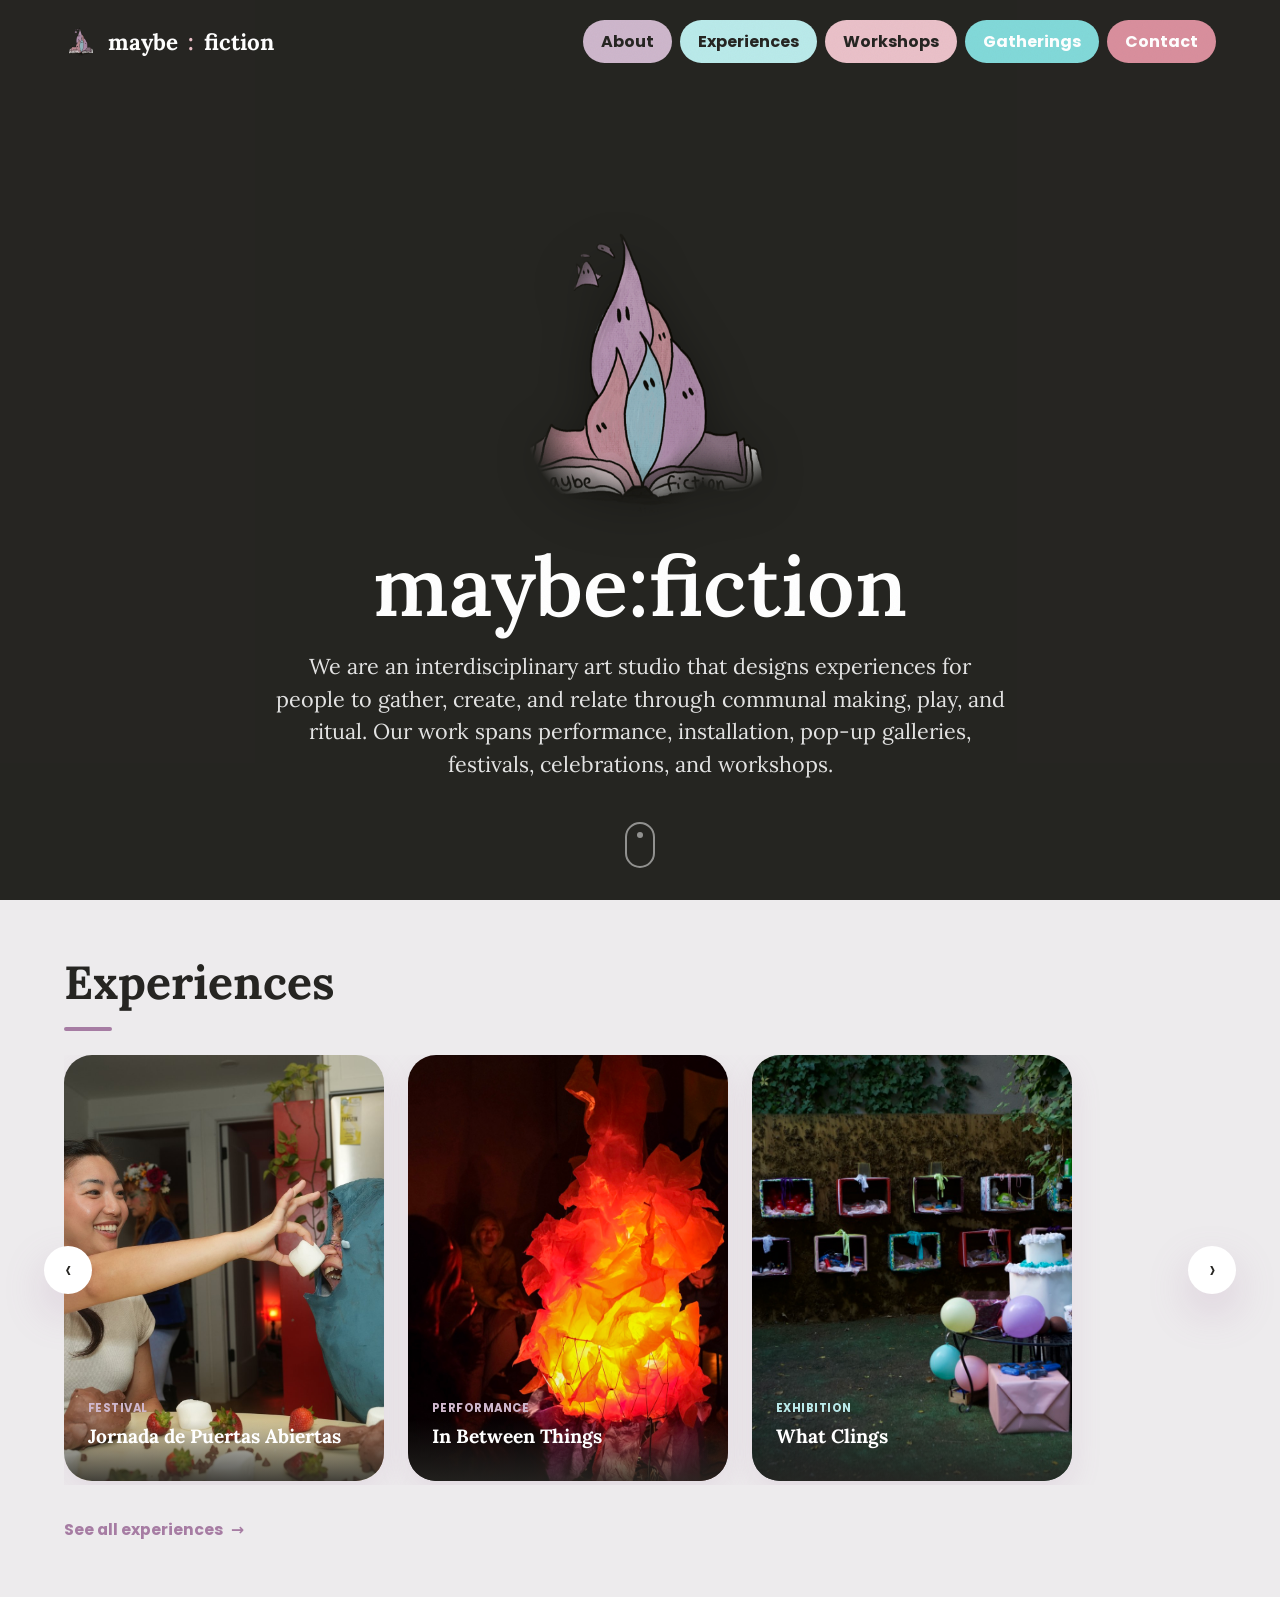
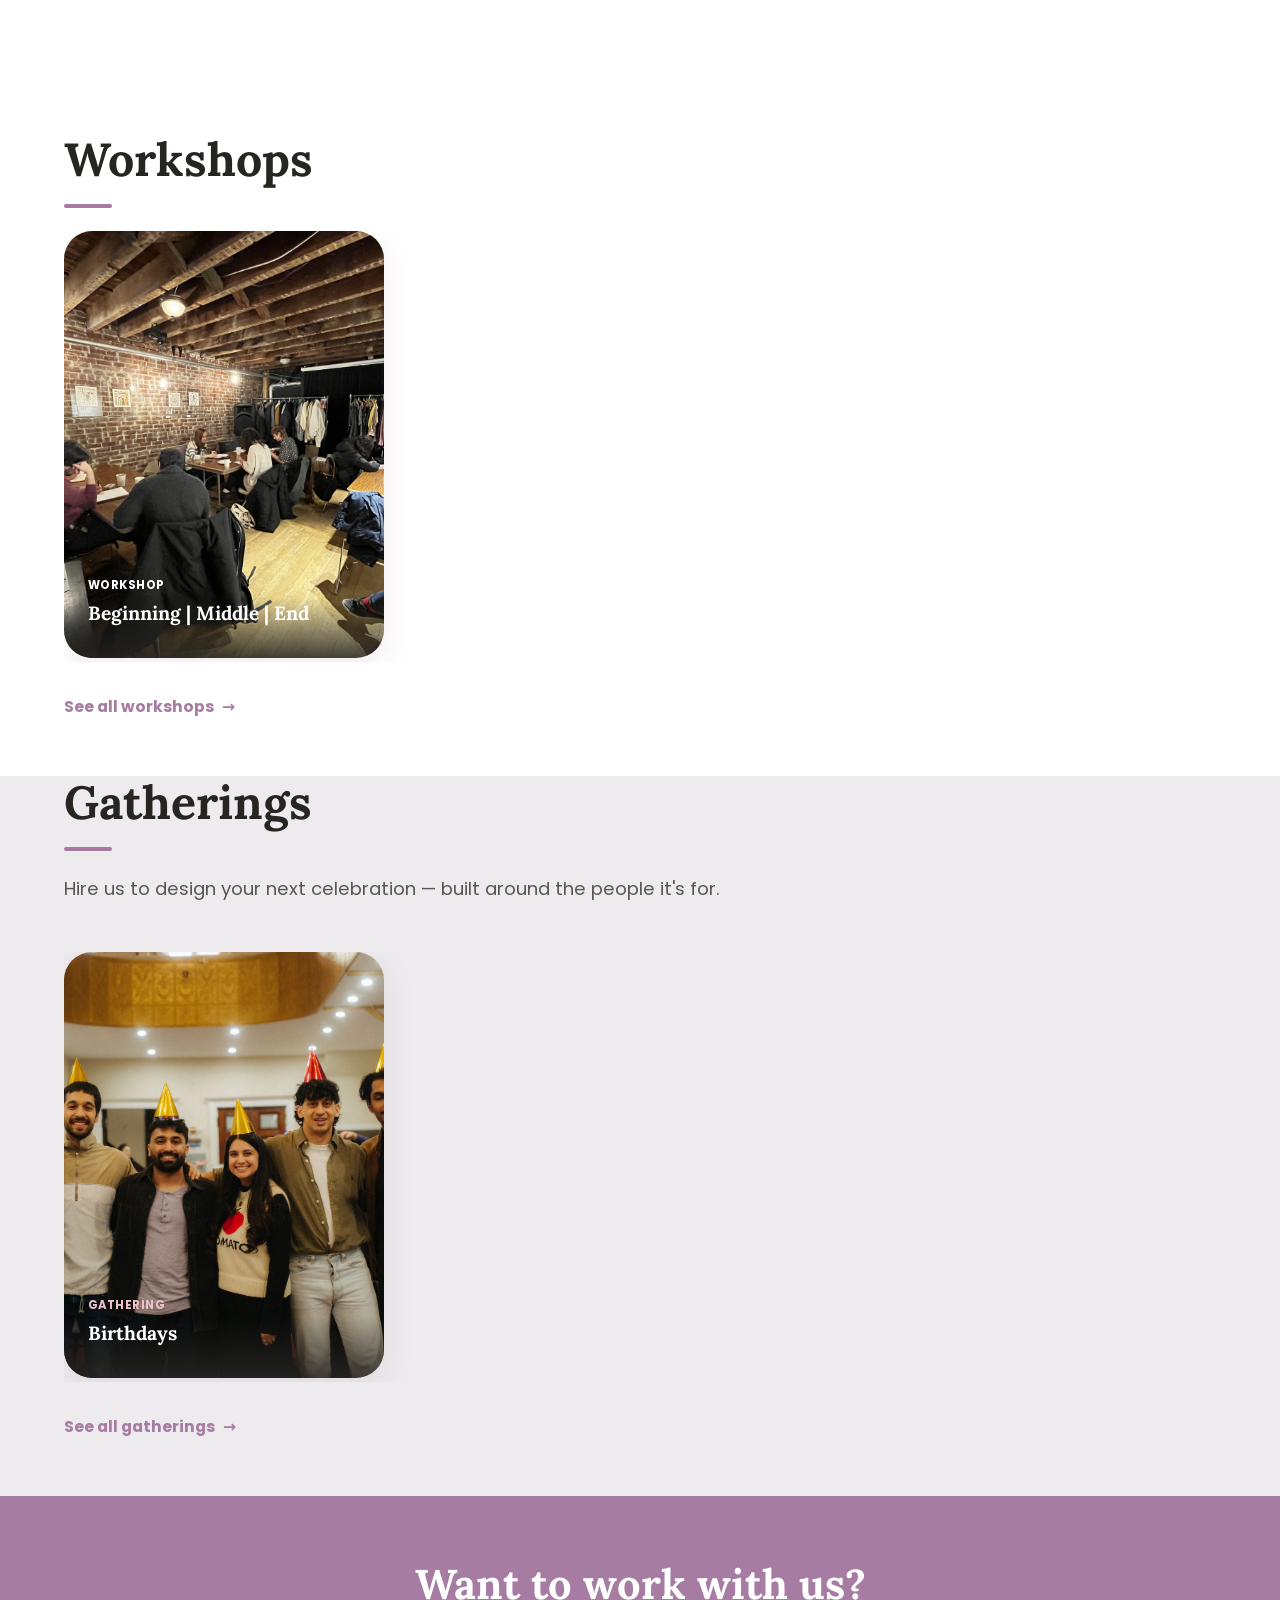
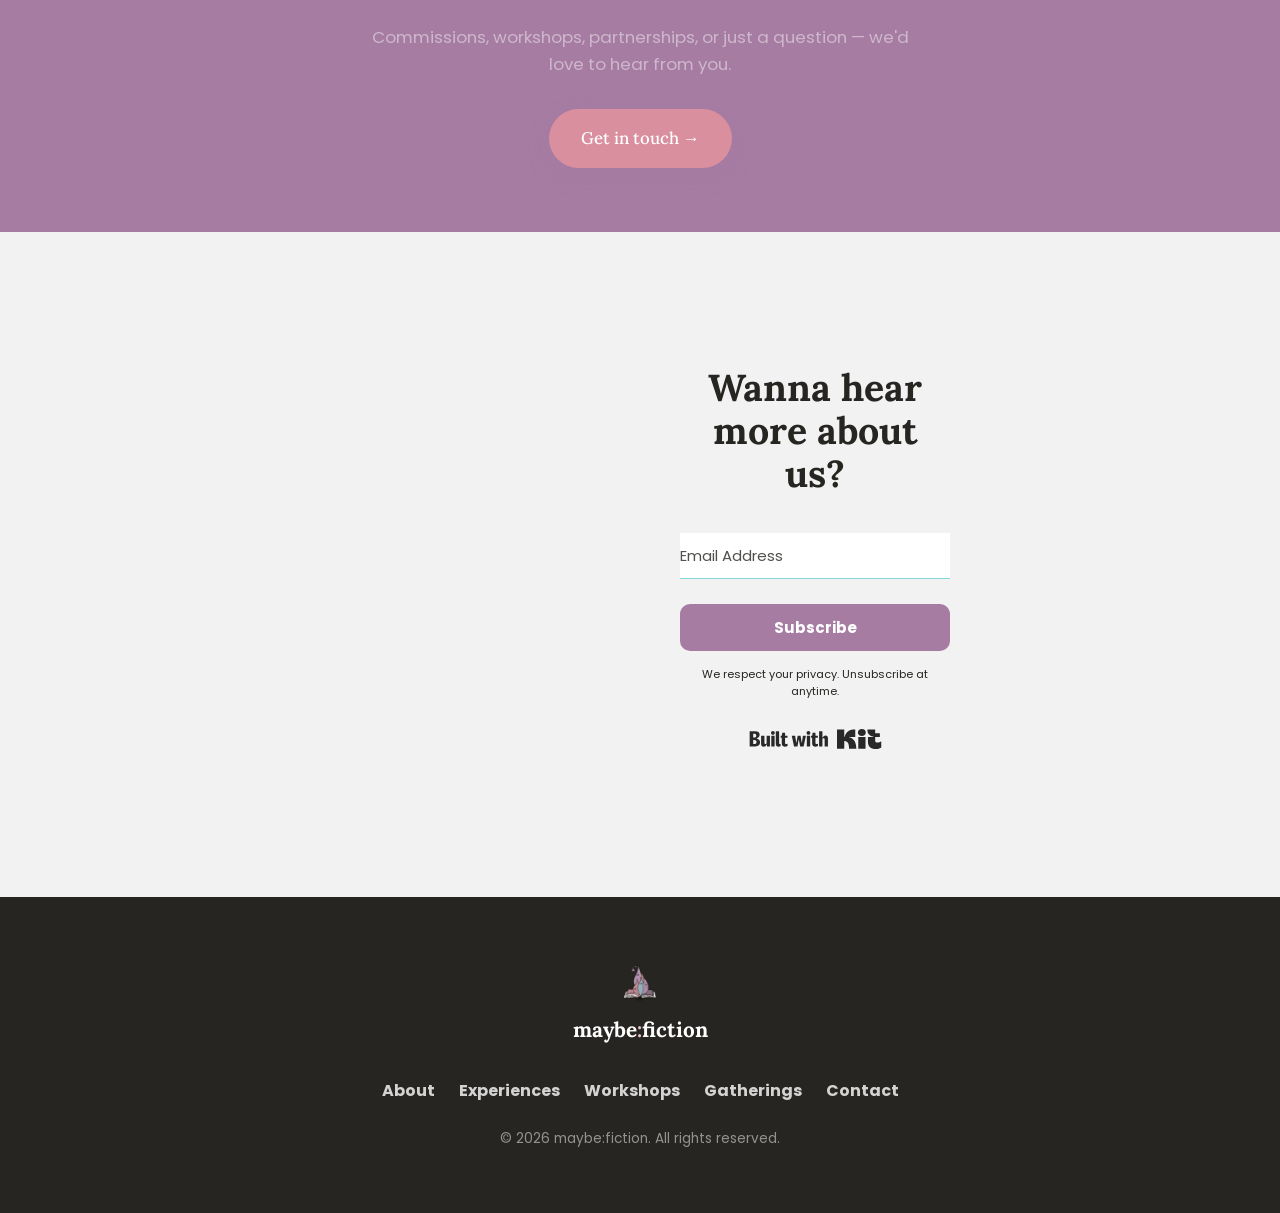
==== commit e153b202: "Remove short brand tagline from footer Kept the logo/nav/copyright, just dropped the descriptive lin" ====
--- a/index.html
+++ b/index.html
@@ -136,7 +136,6 @@
         <img src="/assets/icons/logo.png" alt="" class="nav-logo-icon" />
         <span class="footer-logo-word">maybe<span class="nav-logo-colon">:</span>fiction</span>
       </a>
-      <p class="footer-tagline" id="footer-tagline"></p>
       <ul class="footer-nav">
         <li><a href="/about.html">About</a></li>
         <li><a href="/experiences.html">Experiences</a></li>
--- a/css/styles.css
+++ b/css/styles.css
@@ -997,15 +997,9 @@
   gap: 8px;
   color: var(--white);
   font-size: 1.3rem;
-  margin-bottom: 12px;
+  margin-bottom: 32px;
 }
 .footer-logo .nav-logo-icon { width: 44px; height: 44px; }
-.footer-tagline {
-  color: rgba(255,255,255,0.7);
-  font-size: 0.92rem;
-  max-width: 46ch;
-  margin: 0 auto 24px;
-}
 .footer-nav { display: flex; justify-content: center; gap: 24px; flex-wrap: wrap; margin-bottom: 24px; }
 .footer-nav a {
   color: rgba(255,255,255,0.8);
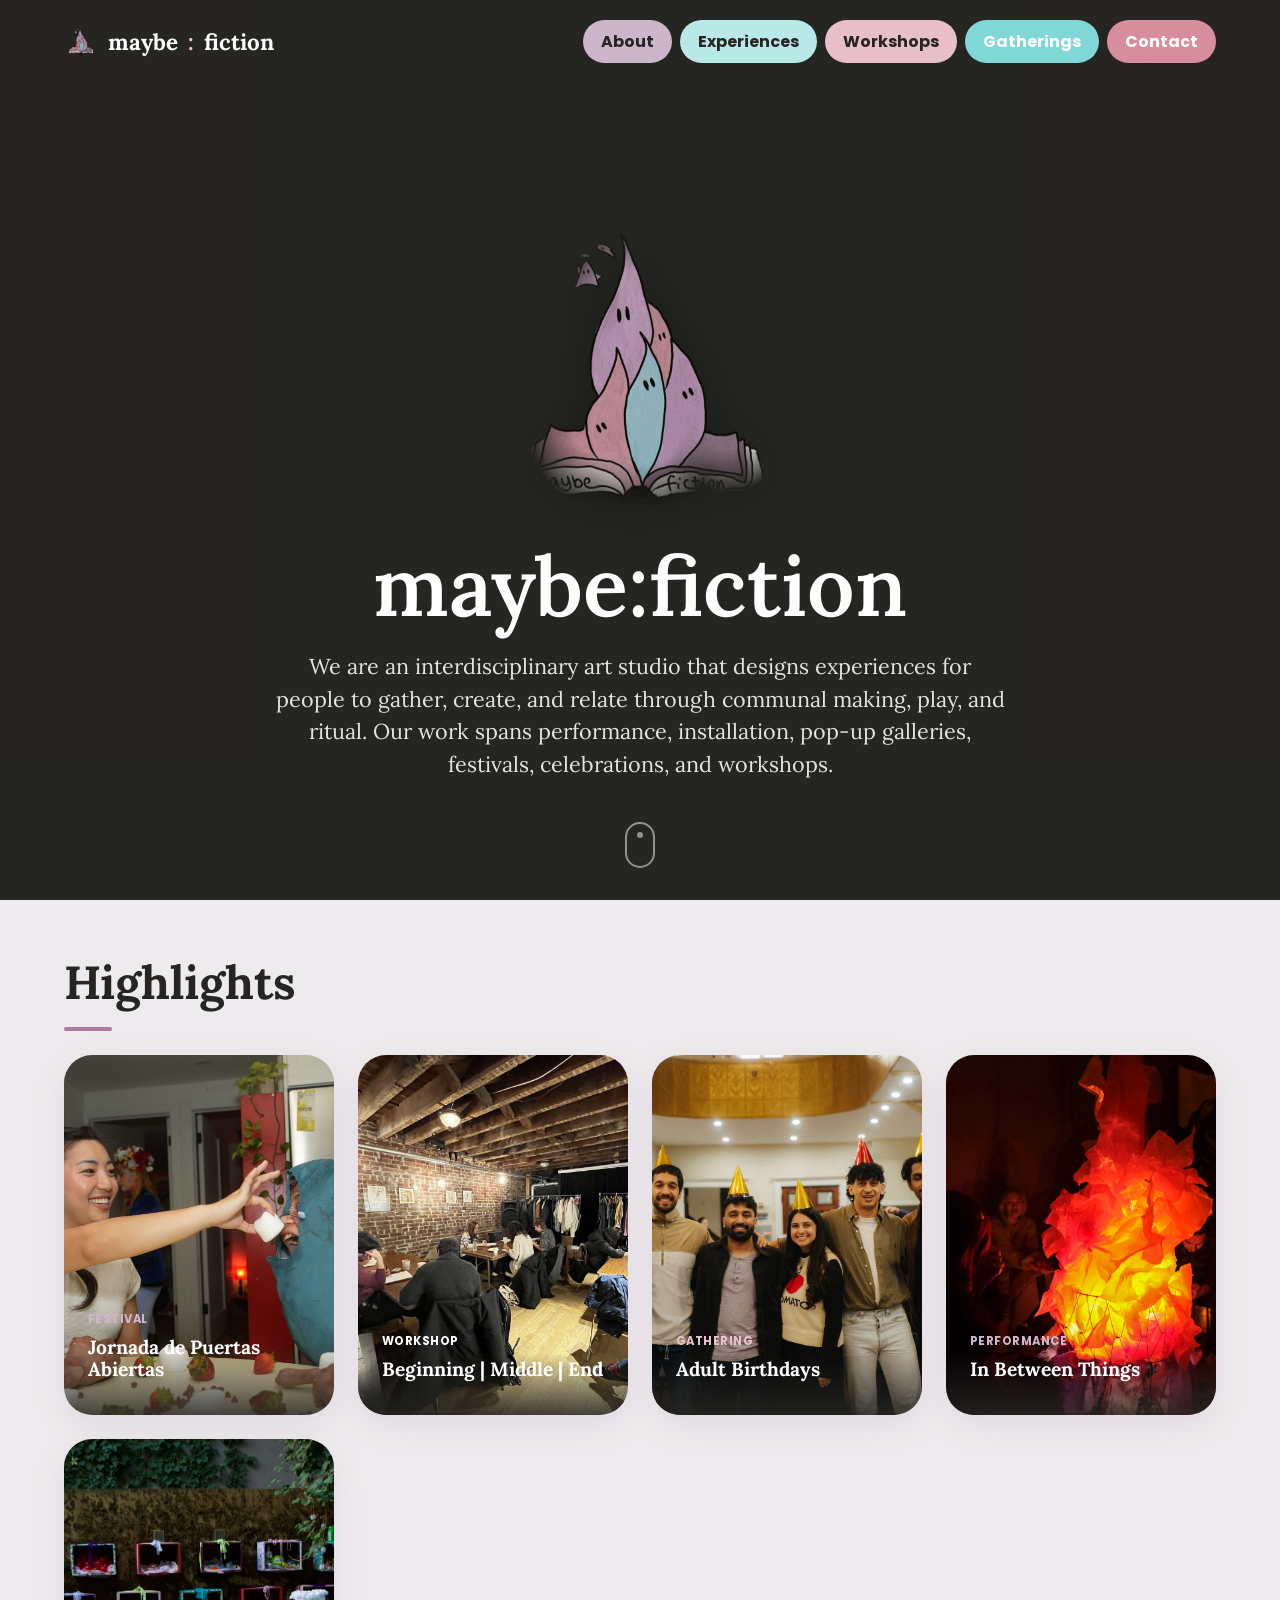
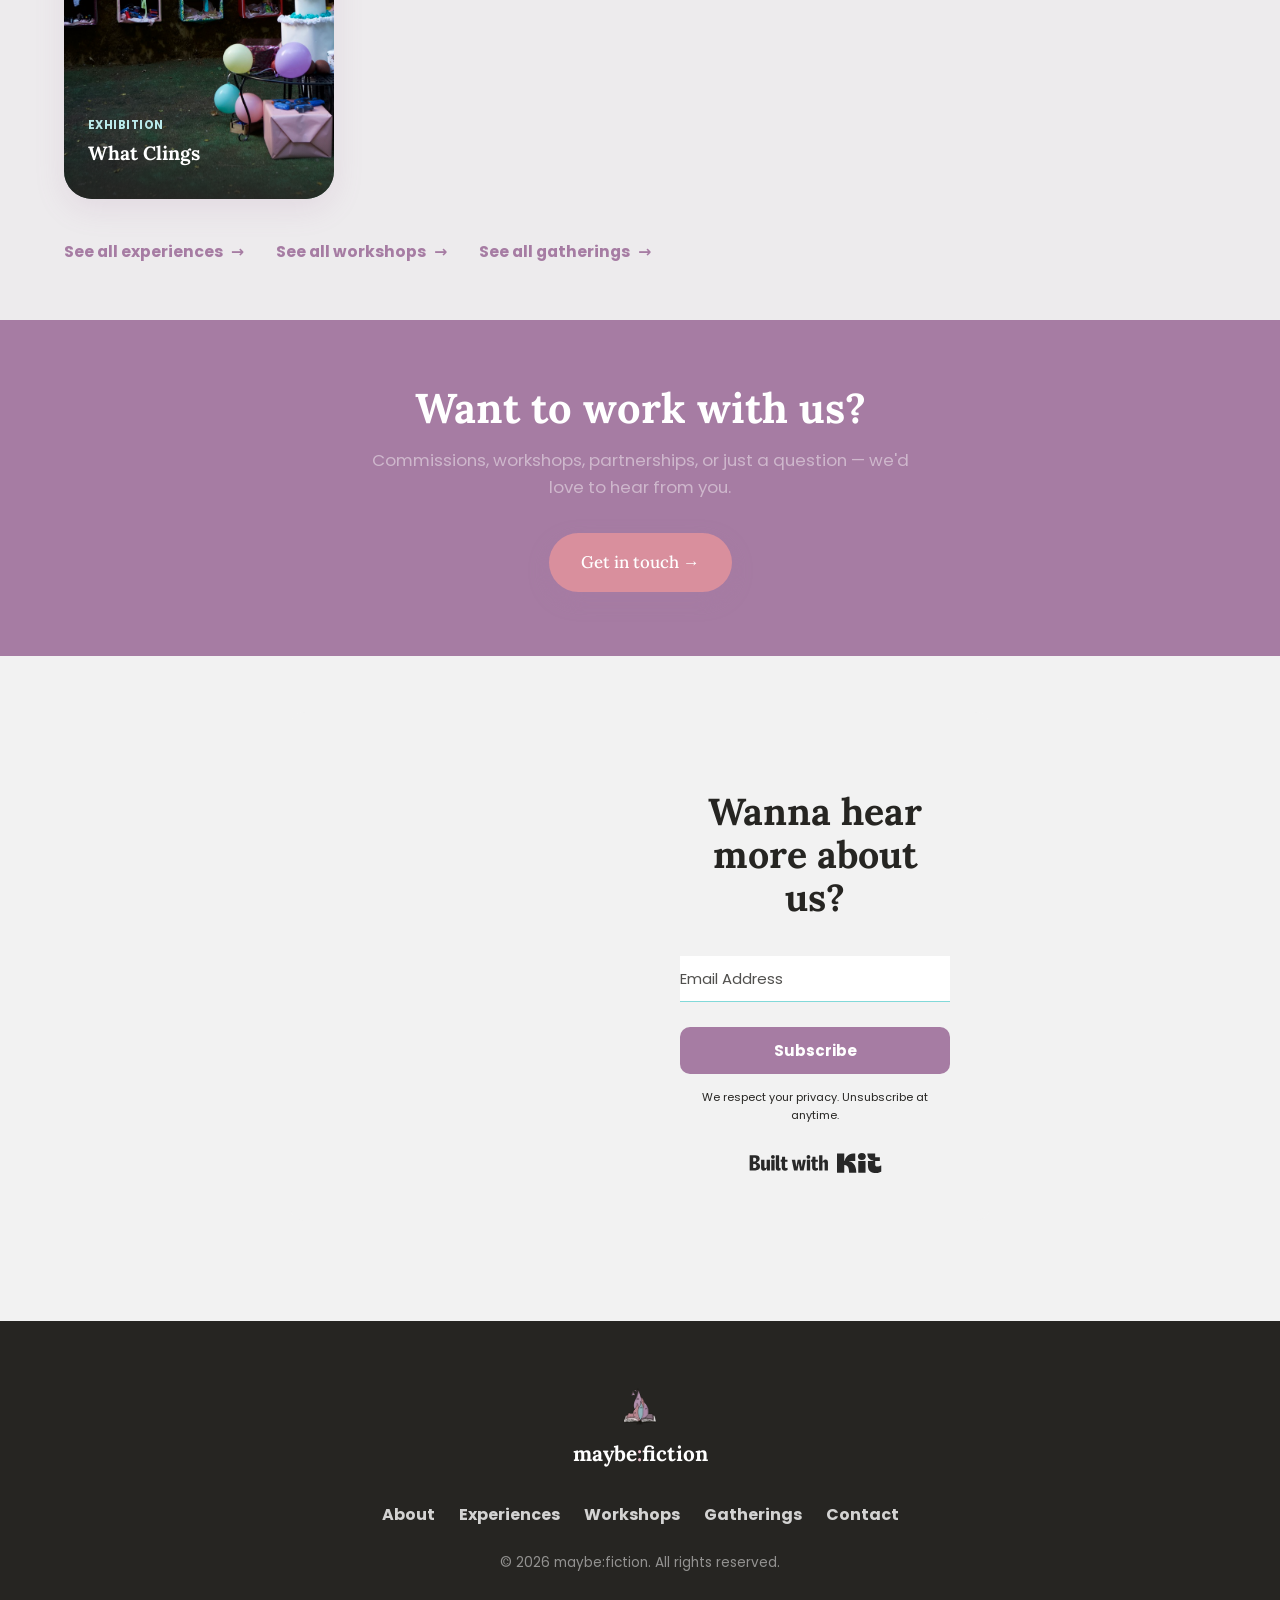
==== commit f9246ff7: "Merge homepage Experiences/Workshops/Gatherings into one Highlights section Replaces the three separ" ====
--- a/index.html
+++ b/index.html
@@ -61,50 +61,24 @@
         <p class="hero-tagline reveal" id="hero-tagline"></p>
       </div>
 
-      <a href="#experiences" class="scroll-cue" aria-label="Scroll to Experiences section">
+      <a href="#highlights" class="scroll-cue" aria-label="Scroll to Highlights section">
         <span class="scroll-cue-dot"></span>
       </a>
     </section>
 
-    <!-- =================== EXPERIENCES (teaser — full page: experiences.html) =================== -->
-    <section class="experiences" id="experiences">
+    <!-- =================== HIGHLIGHTS (mixed teaser — Experiences + Workshops
+         + Gatherings interleaved, each linking to its own full page) =================== -->
+    <section class="highlights" id="highlights">
       <div class="section-inner">
-        <h2 class="section-heading reveal">Experiences</h2>
+        <h2 class="section-heading reveal">Highlights</h2>
 
-        <div class="experience-carousel">
-          <button class="experience-carousel-arrow experience-carousel-arrow-prev" id="experience-prev" aria-label="Previous experiences">‹</button>
-          <div class="experience-grid" id="experience-grid"><!-- cards injected by JS --></div>
-          <button class="experience-carousel-arrow experience-carousel-arrow-next" id="experience-next" aria-label="Next experiences">›</button>
+        <div class="highlights-grid" id="highlights-grid"><!-- cards injected by JS --></div>
+
+        <div class="highlights-links reveal">
+          <a href="/experiences.html" class="section-link">See all experiences <span class="arrow">→</span></a>
+          <a href="/workshops.html" class="section-link">See all workshops <span class="arrow">→</span></a>
+          <a href="/events.html" class="section-link">See all gatherings <span class="arrow">→</span></a>
         </div>
-
-        <a href="/experiences.html" class="section-link reveal">See all experiences <span class="arrow">→</span></a>
-      </div>
-    </section>
-
-    <!-- =================== WORKSHOPS (teaser — full page: workshops.html) =================== -->
-    <section class="workshops" id="workshops">
-      <div class="wave-divider wave-divider-top" aria-hidden="true">
-        <svg viewBox="0 0 1440 100" preserveAspectRatio="none"><path d="M0,60 C360,0 1080,100 1440,40 L1440,0 L0,0 Z"></path></svg>
-      </div>
-
-      <div class="section-inner">
-        <h2 class="section-heading reveal">Workshops</h2>
-
-        <div class="experience-grid" id="workshop-grid"><!-- cards injected by JS --></div>
-
-        <a href="/workshops.html" class="section-link reveal">See all workshops <span class="arrow">→</span></a>
-      </div>
-    </section>
-
-    <!-- =================== GATHERINGS (teaser — full page: events.html) =================== -->
-    <section class="experiences" id="events">
-      <div class="section-inner">
-        <h2 class="section-heading reveal">Gatherings</h2>
-        <p class="section-subheading reveal">Hire us to design your next celebration — built around the people it's for.</p>
-
-        <div class="experience-grid" id="event-grid"><!-- cards injected by JS --></div>
-
-        <a href="/events.html" class="section-link reveal">See all gatherings <span class="arrow">→</span></a>
       </div>
     </section>
 
--- a/css/styles.css
+++ b/css/styles.css
@@ -641,21 +641,19 @@
 /* About's own bottom join spacing (used on about.html, which stacks a
    founders grid right below in the same background). */
 .about .section-inner { padding-bottom: 48px; }
-/* Homepage: Experiences now follows the Hero directly (About's homepage
+/* Homepage: Highlights now follows the Hero directly (About's homepage
    teaser was removed as redundant with the hero tagline), so it needs its
-   own top breathing room under the fixed nav — same as the standalone page.
-   The ID beats the plain .experiences/.experiences-page class rules below,
-   which still apply their padding-top:0 to the Events section that follows
-   (same tint background, no divider needed there). */
-#experiences .section-inner { padding-top: 56px; }
+   own top breathing room under the fixed nav — same as the standalone
+   listing pages below. */
+#highlights .section-inner { padding-top: 56px; padding-bottom: 56px; }
 .experiences .section-inner { padding-top: 0; padding-bottom: 56px; }
 .experiences-page .section-inner { padding-top: 56px; }
 .workshops .section-inner { padding-top: 56px; padding-bottom: 56px; }
-/* Workshops -> Newsletter was left at the default 100px/100px join,
-   leaving a much bigger gap than every other section transition. */
+/* CTA -> Newsletter was left at the default 100px/100px join, leaving a much
+   bigger gap than every other section transition. */
 .newsletter-inner { padding-top: 56px; }
 
-/* ---------- 9c. HOMEPAGE CONTACT CTA (between Events and Newsletter) ---------- */
+/* ---------- 9c. HOMEPAGE CONTACT CTA (between Highlights and Newsletter) ---------- */
 /* Same purple-band treatment as the "Want us to design yours?" CTA on
    workshop/event detail pages, so it reads as one consistent CTA language
    across the site rather than a one-off homepage component. */
@@ -748,6 +746,31 @@
 .founder-extra-photo:nth-child(3) { top: 0; right: 0; }
 .founder-extra-photo:nth-child(4) { bottom: 0; right: 0; }
 .founder-extra-photo:nth-child(5) { bottom: 0; left: 0; }
+
+/* ---------- 6b. HOMEPAGE HIGHLIGHTS (Experiences + Workshops + Gatherings
+   interleaved into one section — replaces three separate teaser sections) ---------- */
+.highlights { background: var(--bg-tint); }
+
+/* .experience-card (below) already sets its own aspect-ratio and sizing;
+   this just wraps them in a wrapping grid instead of .experience-grid's
+   horizontal scroll-snap row — with only ~5 cards total, showing them all
+   at once reads better than a carousel built for a longer list. */
+.highlights-grid {
+  display: grid;
+  grid-template-columns: repeat(auto-fit, minmax(260px, 1fr));
+  gap: 24px;
+  margin-bottom: 40px;
+}
+
+.highlights-links {
+  display: flex;
+  flex-wrap: wrap;
+  gap: 12px 32px;
+}
+/* .section-link's own margin-top is meant for a single link standing alone
+   under a grid — reset it here since this container's gap already handles
+   spacing for three links sitting side by side. */
+.highlights-links .section-link { margin-top: 0; }
 
 /* ---------- 7. EXPERIENCES ---------- */
 .experiences { background: var(--bg-tint); }
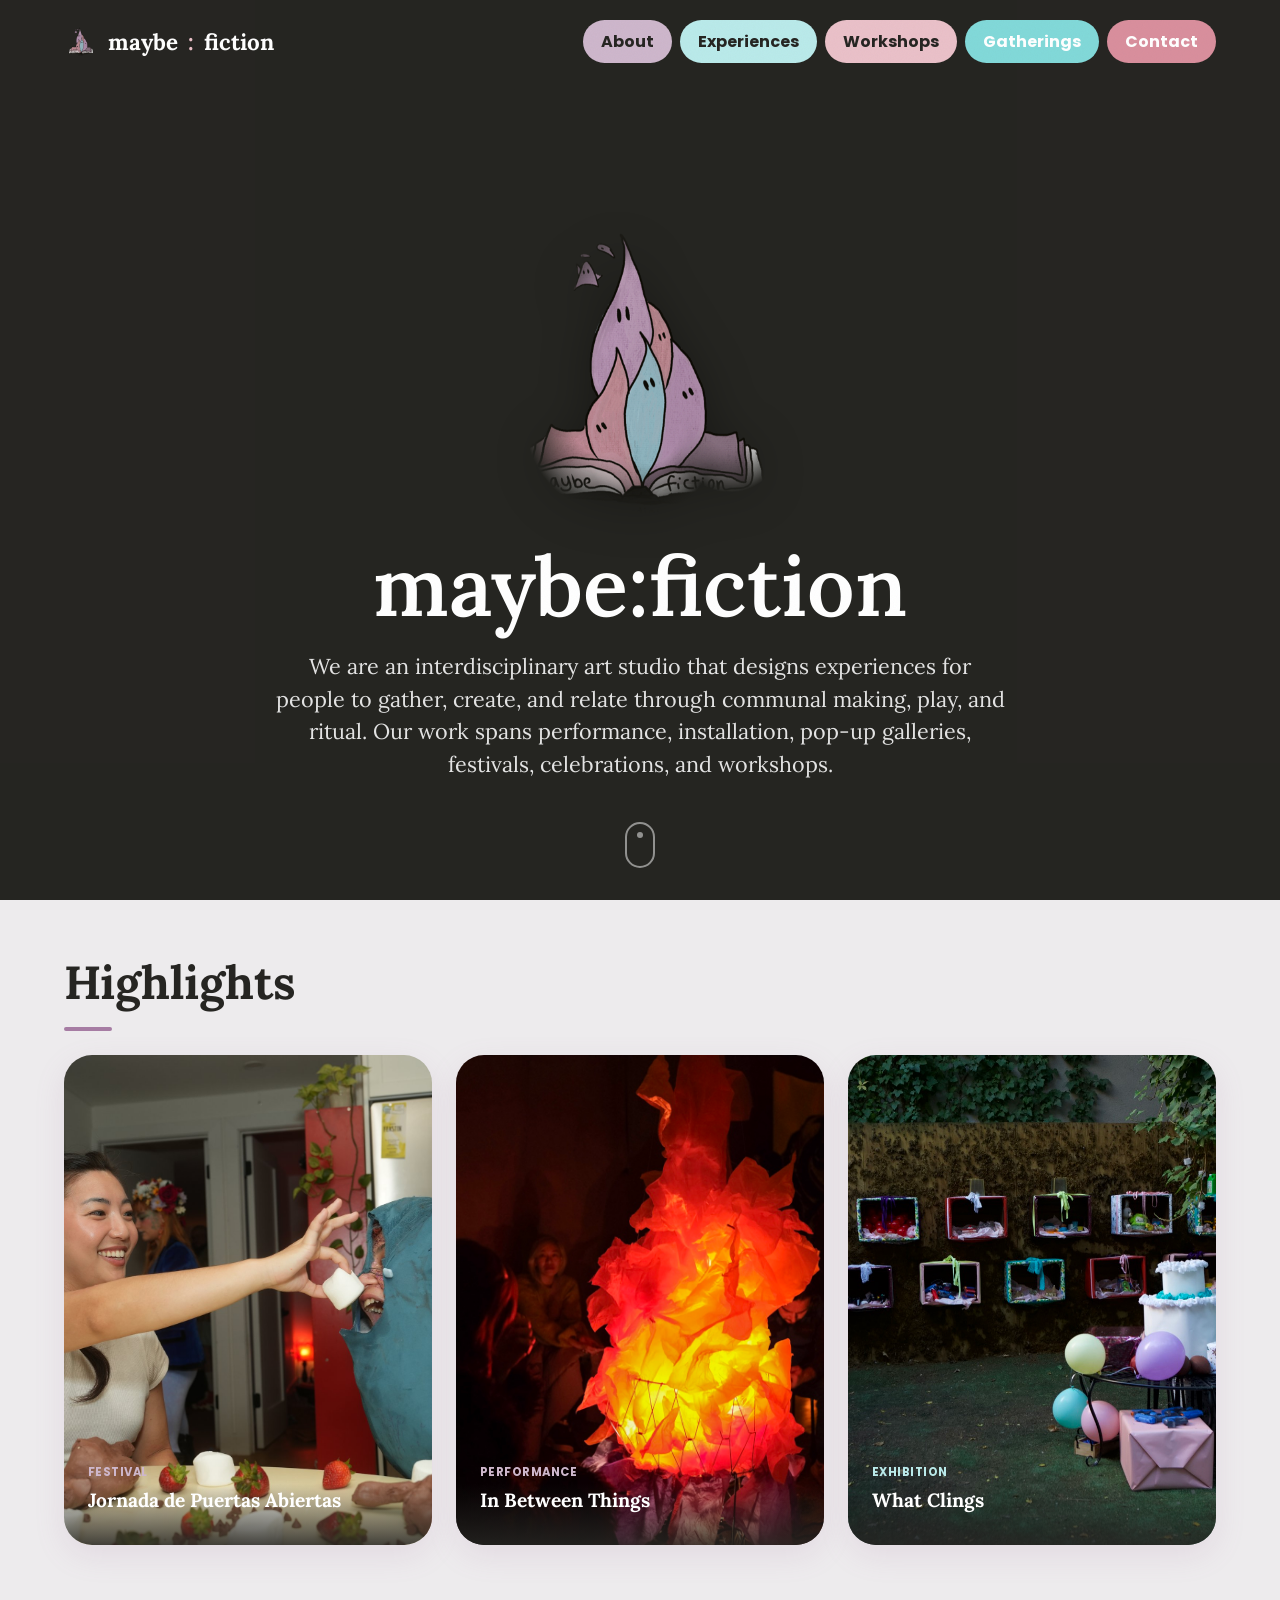
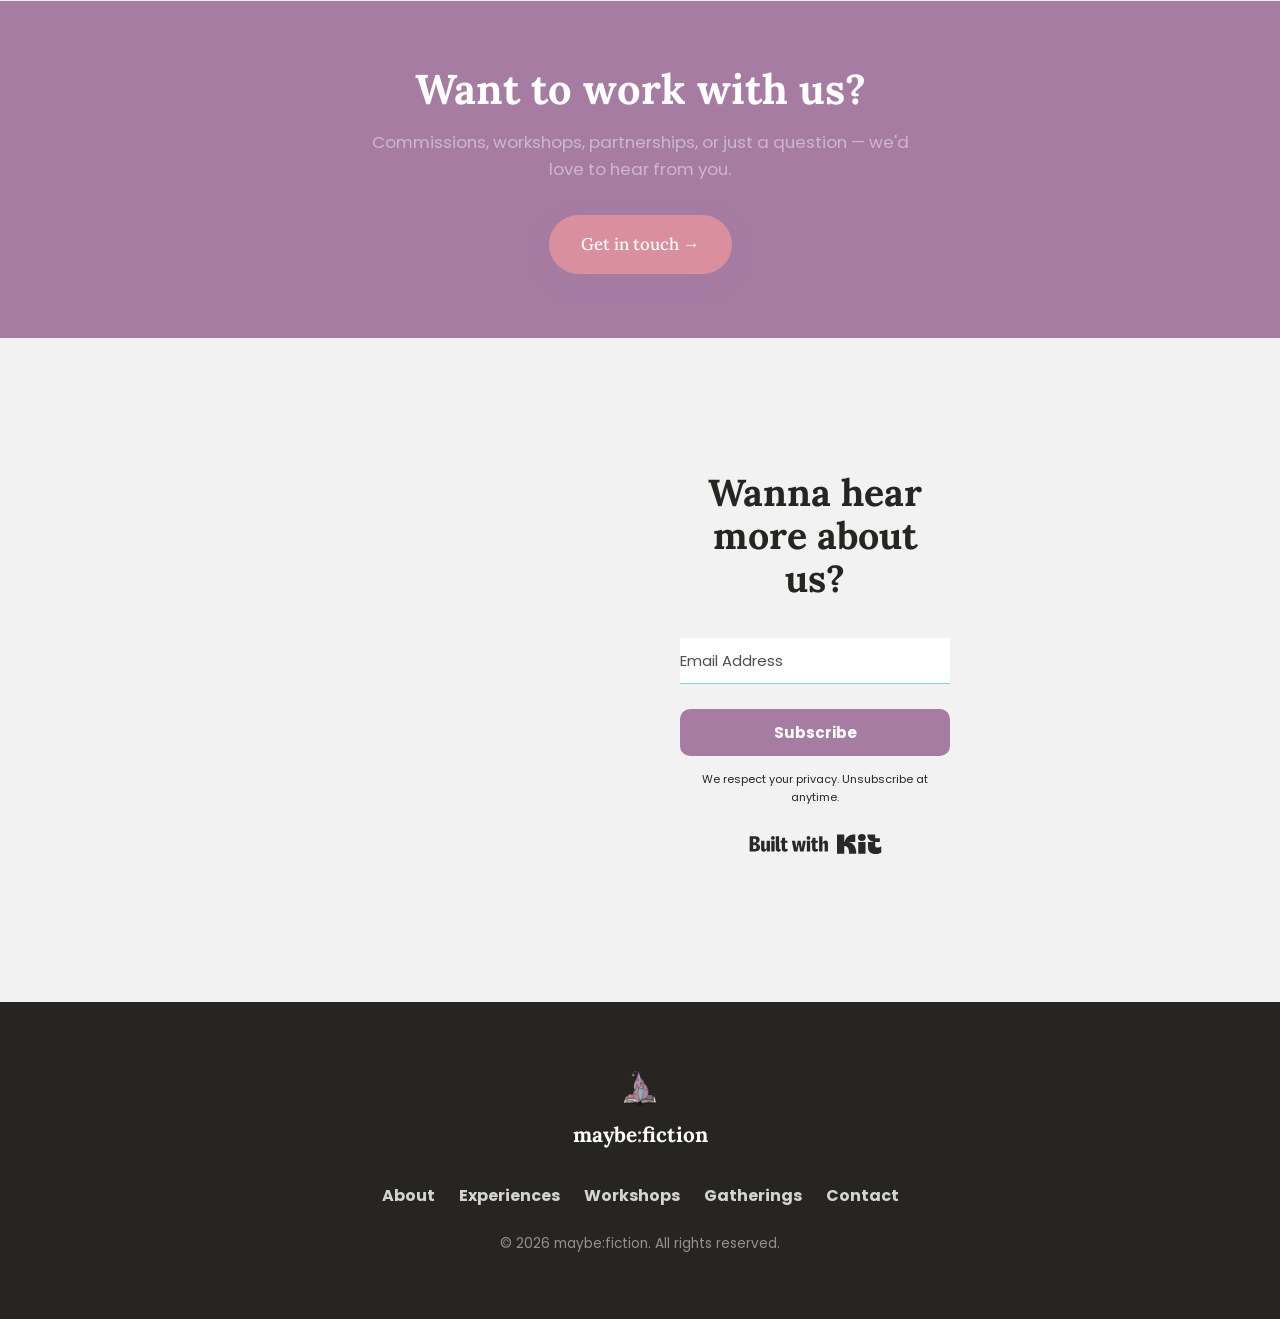
==== commit 65efe704: "Remove the "see all" links row from the homepage Highlights section Co-Authored-By: Claude Sonnet 5 " ====
--- a/index.html
+++ b/index.html
@@ -66,19 +66,12 @@
       </a>
     </section>
 
-    <!-- =================== HIGHLIGHTS (mixed teaser — Experiences + Workshops
-         + Gatherings interleaved, each linking to its own full page) =================== -->
+    <!-- =================== HIGHLIGHTS (Experiences teaser) =================== -->
     <section class="highlights" id="highlights">
       <div class="section-inner">
         <h2 class="section-heading reveal">Highlights</h2>
 
         <div class="highlights-grid" id="highlights-grid"><!-- cards injected by JS --></div>
-
-        <div class="highlights-links reveal">
-          <a href="/experiences.html" class="section-link">See all experiences <span class="arrow">→</span></a>
-          <a href="/workshops.html" class="section-link">See all workshops <span class="arrow">→</span></a>
-          <a href="/events.html" class="section-link">See all gatherings <span class="arrow">→</span></a>
-        </div>
       </div>
     </section>
 
--- a/css/styles.css
+++ b/css/styles.css
@@ -747,30 +747,19 @@
 .founder-extra-photo:nth-child(4) { bottom: 0; right: 0; }
 .founder-extra-photo:nth-child(5) { bottom: 0; left: 0; }
 
-/* ---------- 6b. HOMEPAGE HIGHLIGHTS (Experiences + Workshops + Gatherings
-   interleaved into one section — replaces three separate teaser sections) ---------- */
+/* ---------- 6b. HOMEPAGE HIGHLIGHTS (Experiences teaser — replaces the old
+   three separate Experiences/Workshops/Gatherings sections) ---------- */
 .highlights { background: var(--bg-tint); }
 
 /* .experience-card (below) already sets its own aspect-ratio and sizing;
    this just wraps them in a wrapping grid instead of .experience-grid's
-   horizontal scroll-snap row — with only ~5 cards total, showing them all
-   at once reads better than a carousel built for a longer list. */
+   horizontal scroll-snap row — with only 3 cards, showing them all at once
+   reads better than a carousel built for a longer list. */
 .highlights-grid {
   display: grid;
   grid-template-columns: repeat(auto-fit, minmax(260px, 1fr));
   gap: 24px;
-  margin-bottom: 40px;
-}
-
-.highlights-links {
-  display: flex;
-  flex-wrap: wrap;
-  gap: 12px 32px;
-}
-/* .section-link's own margin-top is meant for a single link standing alone
-   under a grid — reset it here since this container's gap already handles
-   spacing for three links sitting side by side. */
-.highlights-links .section-link { margin-top: 0; }
+}
 
 /* ---------- 7. EXPERIENCES ---------- */
 .experiences { background: var(--bg-tint); }
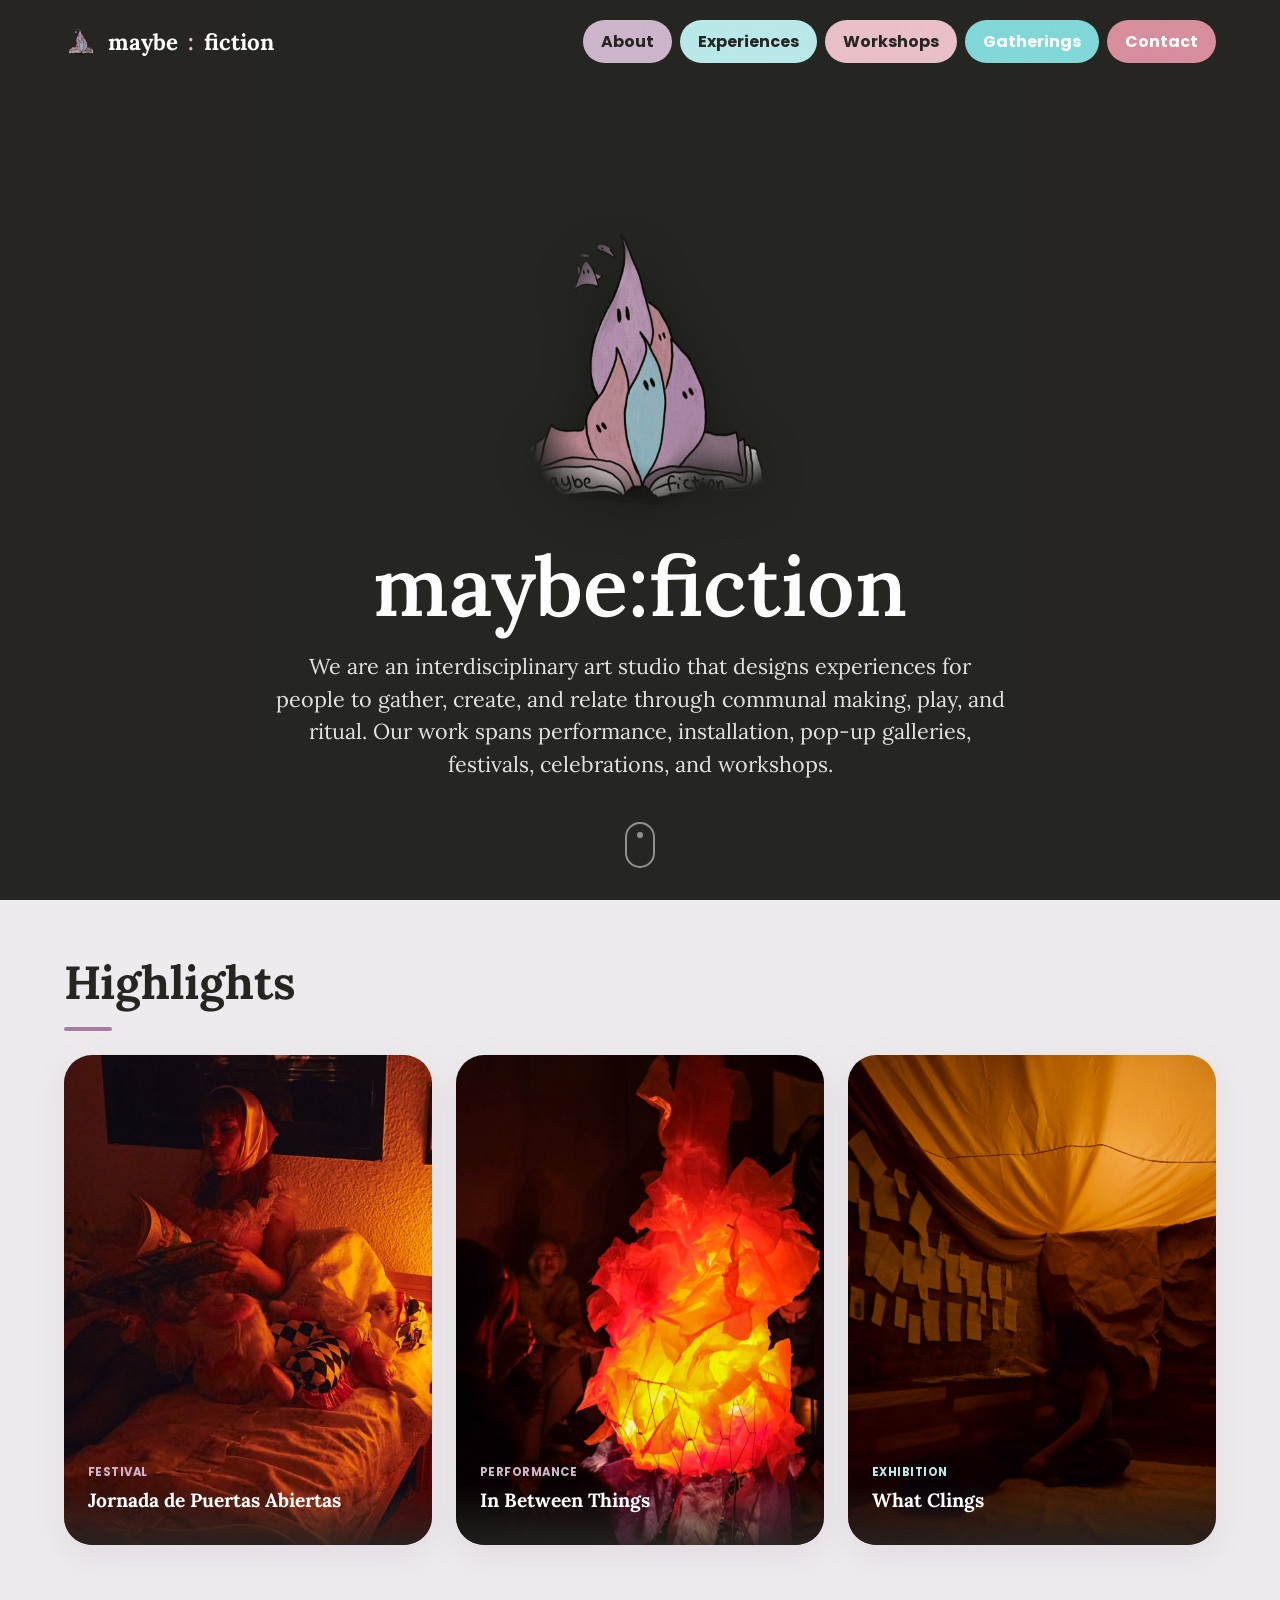
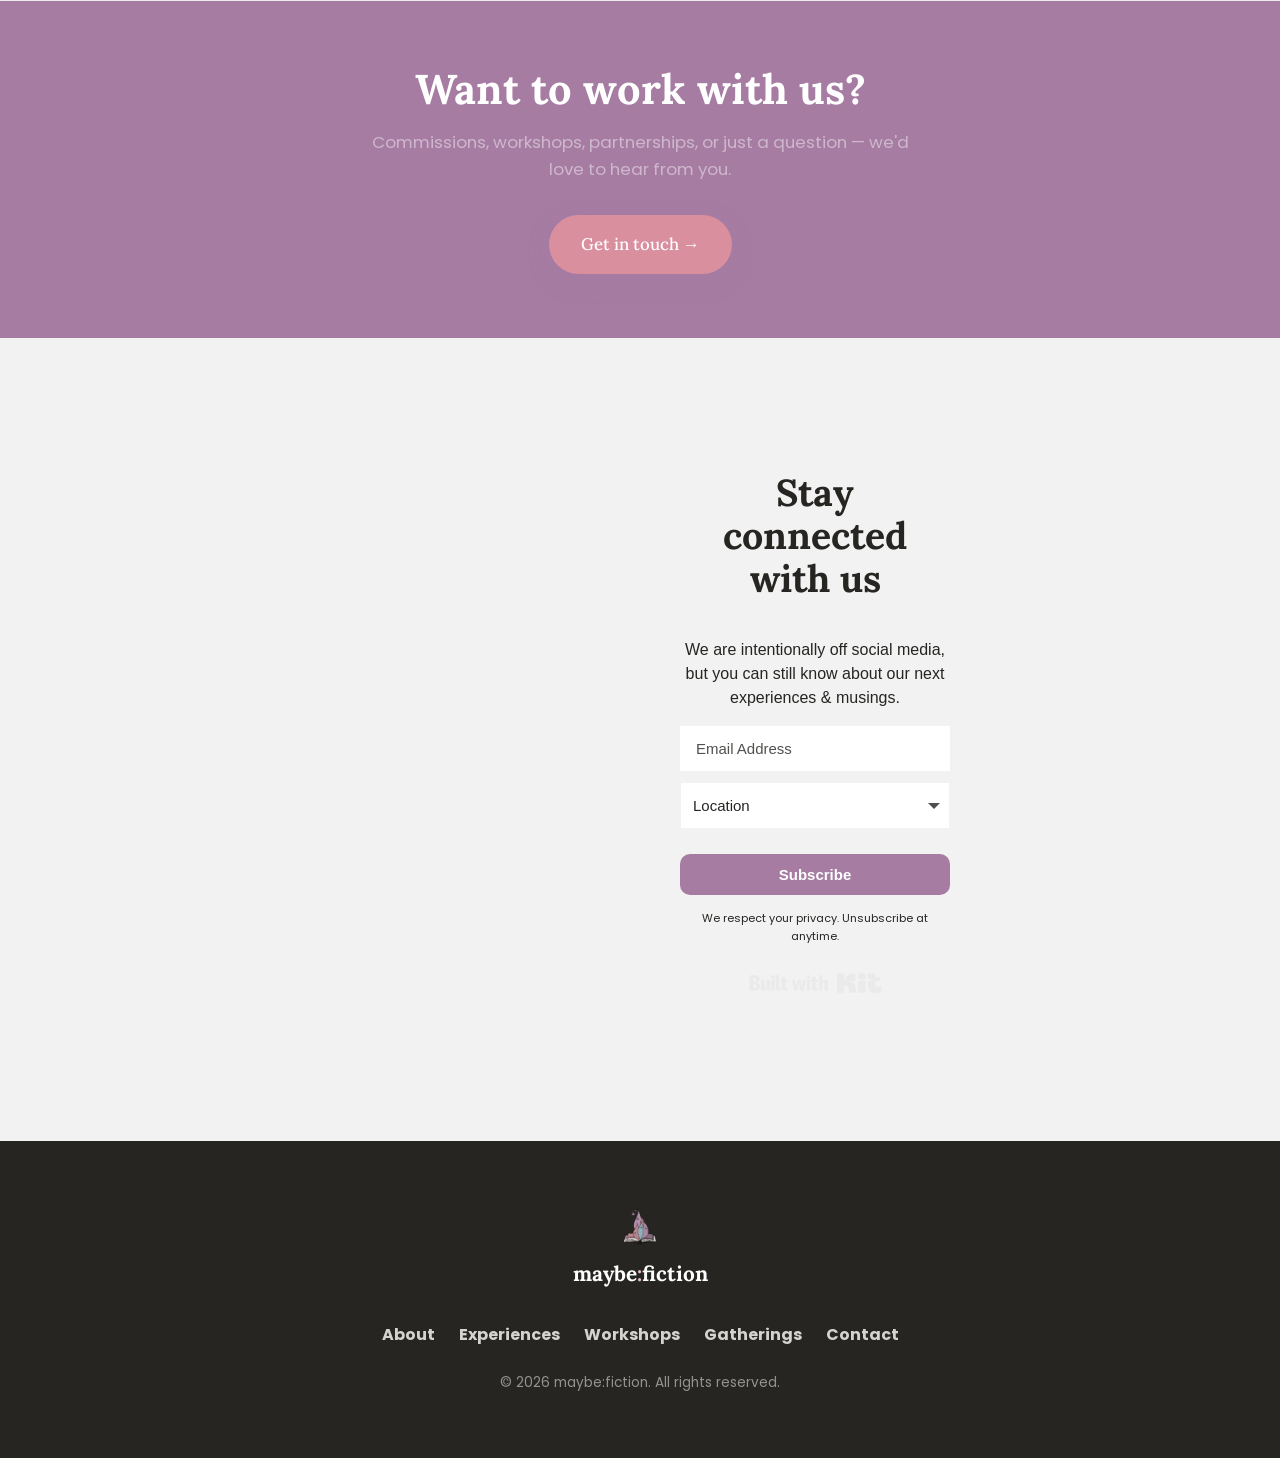
==== commit 453273cd: "Update newsletter embed to the new Kit form Adds a Location dropdown (New York City / Madrid) and sw" ====
--- a/index.html
+++ b/index.html
@@ -89,7 +89,7 @@
       <div class="section-inner newsletter-inner">
         <div class="newsletter-embed reveal">
 <script src="https://f.convertkit.com/ckjs/ck.5.js"></script>
-      <form action="https://app.kit.com/forms/9642693/subscriptions" class="seva-form formkit-form" method="post" data-sv-form="9642693" data-uid="fb69aacdb0" data-format="inline" data-version="5" data-options="{&quot;settings&quot;:{&quot;after_subscribe&quot;:{&quot;action&quot;:&quot;message&quot;,&quot;success_message&quot;:&quot;Success! Now check your email to confirm your subscription.&quot;,&quot;redirect_url&quot;:&quot;&quot;},&quot;analytics&quot;:{&quot;google&quot;:null,&quot;fathom&quot;:null,&quot;facebook&quot;:null,&quot;segment&quot;:null,&quot;pinterest&quot;:null,&quot;sparkloop&quot;:null,&quot;googletagmanager&quot;:null},&quot;modal&quot;:{&quot;trigger&quot;:&quot;timer&quot;,&quot;scroll_percentage&quot;:null,&quot;timer&quot;:5,&quot;devices&quot;:&quot;all&quot;,&quot;show_once_every&quot;:15},&quot;powered_by&quot;:{&quot;show&quot;:true,&quot;url&quot;:&quot;https://kit.com/features/forms?utm_campaign=poweredby&amp;utm_content=form&amp;utm_medium=referral&amp;utm_source=dynamic&quot;},&quot;recaptcha&quot;:{&quot;enabled&quot;:false},&quot;return_visitor&quot;:{&quot;action&quot;:&quot;show&quot;,&quot;custom_content&quot;:&quot;&quot;},&quot;slide_in&quot;:{&quot;display_in&quot;:&quot;bottom_right&quot;,&quot;trigger&quot;:&quot;timer&quot;,&quot;scroll_percentage&quot;:null,&quot;timer&quot;:5,&quot;devices&quot;:&quot;all&quot;,&quot;show_once_every&quot;:15},&quot;sticky_bar&quot;:{&quot;display_in&quot;:&quot;top&quot;,&quot;trigger&quot;:&quot;timer&quot;,&quot;scroll_percentage&quot;:null,&quot;timer&quot;:5,&quot;devices&quot;:&quot;all&quot;,&quot;show_once_every&quot;:15}},&quot;version&quot;:&quot;5&quot;}" min-width="400 500 600 700 800" style="background-color: rgb(242, 242, 242); border-radius: 15px;"><div data-style="full"><div data-element="column" class="formkit-background" style="background-image: url(&quot;https://embed.filekitcdn.com/e/5455RARFFif9VULDqaUeTm/fo88DBvw9SR9zyyKQsf2Zc&quot;);"></div><div data-element="column" class="formkit-column"><div class="formkit-header" data-element="header" style="color: rgb(38, 37, 34); font-size: 25px; font-weight: 700;"><h2>Wanna hear more about us?</h2></div><ul class="formkit-alert formkit-alert-error" data-element="errors" data-group="alert"></ul><div data-element="fields" class="seva-fields formkit-fields"><div class="formkit-field"><input class="formkit-input" name="email_address" aria-label="Email Address" placeholder="Email Address" required="" type="email" style="color: rgb(38, 37, 34); border-color: rgb(130, 217, 217); font-weight: 400;"></div><button data-element="submit" class="formkit-submit formkit-submit" style="color: rgb(255, 255, 255); background-color: rgb(166, 124, 163); border-radius: 10px; font-weight: 700;"><div class="formkit-spinner"><div></div><div></div><div></div></div><span class="">Subscribe</span></button></div><div class="formkit-disclaimer" data-element="disclaimer" style="color: rgb(38, 37, 34); font-size: 11px;"><p>We respect your privacy. Unsubscribe at anytime.</p></div><div class="formkit-powered-by-convertkit-container"><a href="https://kit.com/features/forms?utm_campaign=poweredby&amp;utm_content=form&amp;utm_medium=referral&amp;utm_source=dynamic" data-element="powered-by" class="formkit-powered-by-convertkit" data-variant="dark" target="_blank" rel="nofollow noopener">Built with Kit</a></div></div></div><style>.formkit-form[data-uid="fb69aacdb0"] *{box-sizing:border-box;}.formkit-form[data-uid="fb69aacdb0"]{-webkit-font-smoothing:antialiased;-moz-osx-font-smoothing:grayscale;}.formkit-form[data-uid="fb69aacdb0"] legend{border:none;font-size:inherit;margin-bottom:10px;padding:0;position:relative;display:table;}.formkit-form[data-uid="fb69aacdb0"] fieldset{border:0;padding:0.01em 0 0 0;margin:0;min-width:0;}.formkit-form[data-uid="fb69aacdb0"] body:not(:-moz-handler-blocked) fieldset{display:table-cell;}.formkit-form[data-uid="fb69aacdb0"] h1,.formkit-form[data-uid="fb69aacdb0"] h2,.formkit-form[data-uid="fb69aacdb0"] h3,.formkit-form[data-uid="fb69aacdb0"] h4,.formkit-form[data-uid="fb69aacdb0"] h5,.formkit-form[data-uid="fb69aacdb0"] h6{color:inherit;font-size:inherit;font-weight:inherit;}.formkit-form[data-uid="fb69aacdb0"] h2{font-size:1.5em;margin:1em 0;}.formkit-form[data-uid="fb69aacdb0"] h3{font-size:1.17em;margin:1em 0;}.formkit-form[data-uid="fb69aacdb0"] p{color:inherit;font-size:inherit;font-weight:inherit;}.formkit-form[data-uid="fb69aacdb0"] ol:not([template-default]),.formkit-form[data-uid="fb69aacdb0"] ul:not([template-default]),.formkit-form[data-uid="fb69aacdb0"] blockquote:not([template-default]){text-align:left;}.formkit-form[data-uid="fb69aacdb0"] p:not([template-default]),.formkit-form[data-uid="fb69aacdb0"] hr:not([template-default]),.formkit-form[data-uid="fb69aacdb0"] blockquote:not([template-default]),.formkit-form[data-uid="fb69aacdb0"] ol:not([template-default]),.formkit-form[data-uid="fb69aacdb0"] ul:not([template-default]){color:inherit;font-style:initial;}.formkit-form[data-uid="fb69aacdb0"] .ordered-list,.formkit-form[data-uid="fb69aacdb0"] .unordered-list{list-style-position:outside !important;padding-left:1em;}.formkit-form[data-uid="fb69aacdb0"] .list-item{padding-left:0;}.formkit-form[data-uid="fb69aacdb0"][data-format="modal"]{display:none;}.formkit-form[data-uid="fb69aacdb0"][data-format="slide in"]{display:none;}.formkit-form[data-uid="fb69aacdb0"][data-format="sticky bar"]{display:none;}.formkit-sticky-bar .formkit-form[data-uid="fb69aacdb0"][data-format="sticky bar"]{display:block;}.formkit-form[data-uid="fb69aacdb0"] .formkit-input,.formkit-form[data-uid="fb69aacdb0"] .formkit-select,.formkit-form[data-uid="fb69aacdb0"] .formkit-checkboxes{width:100%;}.formkit-form[data-uid="fb69aacdb0"] .formkit-button,.formkit-form[data-uid="fb69aacdb0"] .formkit-submit{border:0;border-radius:5px;color:#ffffff;cursor:pointer;display:inline-block;text-align:center;font-size:15px;font-weight:500;cursor:pointer;margin-bottom:15px;overflow:hidden;padding:0;position:relative;vertical-align:middle;}.formkit-form[data-uid="fb69aacdb0"] .formkit-button:hover,.formkit-form[data-uid="fb69aacdb0"] .formkit-submit:hover,.formkit-form[data-uid="fb69aacdb0"] .formkit-button:focus,.formkit-form[data-uid="fb69aacdb0"] .formkit-submit:focus{outline:none;}.formkit-form[data-uid="fb69aacdb0"] .formkit-button:hover > span,.formkit-form[data-uid="fb69aacdb0"] .formkit-submit:hover > span,.formkit-form[data-uid="fb69aacdb0"] .formkit-button:focus > span,.formkit-form[data-uid="fb69aacdb0"] .formkit-submit:focus > span{background-color:rgba(0,0,0,0.1);}.formkit-form[data-uid="fb69aacdb0"] .formkit-button > span,.formkit-form[data-uid="fb69aacdb0"] .formkit-submit > span{display:block;-webkit-transition:all 300ms ease-in-out;transition:all 300ms ease-in-out;padding:12px 24px;}.formkit-form[data-uid="fb69aacdb0"] .formkit-input{background:#ffffff;font-size:15px;padding:12px;border:1px solid #e3e3e3;-webkit-flex:1 0 auto;-ms-flex:1 0 auto;flex:1 0 auto;line-height:1.4;margin:0;-webkit-transition:border-color ease-out 300ms;transition:border-color ease-out 300ms;}.formkit-form[data-uid="fb69aacdb0"] .formkit-input:focus{outline:none;border-color:#1677be;-webkit-transition:border-color ease 300ms;transition:border-color ease 300ms;}.formkit-form[data-uid="fb69aacdb0"] .formkit-input::-webkit-input-placeholder{color:inherit;opacity:0.8;}.formkit-form[data-uid="fb69aacdb0"] .formkit-input::-moz-placeholder{color:inherit;opacity:0.8;}.formkit-form[data-uid="fb69aacdb0"] .formkit-input:-ms-input-placeholder{color:inherit;opacity:0.8;}.formkit-form[data-uid="fb69aacdb0"] .formkit-input::placeholder{color:inherit;opacity:0.8;}.formkit-form[data-uid="fb69aacdb0"] [data-group="dropdown"]{position:relative;display:inline-block;width:100%;}.formkit-form[data-uid="fb69aacdb0"] [data-group="dropdown"]::before{content:"";top:calc(50% - 2.5px);right:10px;position:absolute;pointer-events:none;border-color:#4f4f4f transparent transparent transparent;border-style:solid;border-width:6px 6px 0 6px;height:0;width:0;z-index:999;}.formkit-form[data-uid="fb69aacdb0"] [data-group="dropdown"] select{height:auto;width:100%;cursor:pointer;color:#333333;line-height:1.4;margin-bottom:0;padding:0 6px;-webkit-appearance:none;-moz-appearance:none;appearance:none;font-size:15px;padding:12px;padding-right:25px;border:1px solid #e3e3e3;background:#ffffff;}.formkit-form[data-uid="fb69aacdb0"] [data-group="dropdown"] select:focus{outline:none;}.formkit-form[data-uid="fb69aacdb0"] [data-group="checkboxes"]{text-align:left;margin:0;}.formkit-form[data-uid="fb69aacdb0"] [data-group="checkboxes"] [data-group="checkbox"]{margin-bottom:10px;}.formkit-form[data-uid="fb69aacdb0"] [data-group="checkboxes"] [data-group="checkbox"] *{cursor:pointer;}.formkit-form[data-uid="fb69aacdb0"] [data-group="checkboxes"] [data-group="checkbox"]:last-of-type{margin-bottom:0;}.formkit-form[data-uid="fb69aacdb0"] [data-group="checkboxes"] [data-group="checkbox"] input[type="checkbox"]{display:none;}.formkit-form[data-uid="fb69aacdb0"] [data-group="checkboxes"] [data-group="checkbox"] input[type="checkbox"] + label::after{content:none;}.formkit-form[data-uid="fb69aacdb0"] [data-group="checkboxes"] [data-group="checkbox"] input[type="checkbox"]:checked + label::after{border-color:#ffffff;content:"";}.formkit-form[data-uid="fb69aacdb0"] [data-group="checkboxes"] [data-group="checkbox"] input[type="checkbox"]:checked + label::before{background:#10bf7a;border-color:#10bf7a;}.formkit-form[data-uid="fb69aacdb0"] [data-group="checkboxes"] [data-group="checkbox"] label{position:relative;display:inline-block;padding-left:28px;}.formkit-form[data-uid="fb69aacdb0"] [data-group="checkboxes"] [data-group="checkbox"] label::before,.formkit-form[data-uid="fb69aacdb0"] [data-group="checkboxes"] [data-group="checkbox"] label::after{position:absolute;content:"";display:inline-block;}.formkit-form[data-uid="fb69aacdb0"] [data-group="checkboxes"] [data-group="checkbox"] label::before{height:16px;width:16px;border:1px solid #e3e3e3;background:#ffffff;left:0px;top:3px;}.formkit-form[data-uid="fb69aacdb0"] [data-group="checkboxes"] [data-group="checkbox"] label::after{height:4px;width:8px;border-left:2px solid #4d4d4d;border-bottom:2px solid #4d4d4d;-webkit-transform:rotate(-45deg);-ms-transform:rotate(-45deg);transform:rotate(-45deg);left:4px;top:8px;}.formkit-form[data-uid="fb69aacdb0"] .formkit-alert{background:#f9fafb;border:1px solid #e3e3e3;border-radius:5px;-webkit-flex:1 0 auto;-ms-flex:1 0 auto;flex:1 0 auto;list-style:none;margin:25px auto;padding:12px;text-align:center;width:100%;}.formkit-form[data-uid="fb69aacdb0"] .formkit-alert:empty{display:none;}.formkit-form[data-uid="fb69aacdb0"] .formkit-alert-success{background:#d3fbeb;border-color:#10bf7a;color:#0c905c;}.formkit-form[data-uid="fb69aacdb0"] .formkit-alert-error{background:#fde8e2;border-color:#f2643b;color:#ea4110;}.formkit-form[data-uid="fb69aacdb0"] .formkit-spinner{display:-webkit-box;display:-webkit-flex;display:-ms-flexbox;display:flex;height:0px;width:0px;margin:0 auto;position:absolute;top:0;left:0;right:0;width:0px;overflow:hidden;text-align:center;-webkit-transition:all 300ms ease-in-out;transition:all 300ms ease-in-out;}.formkit-form[data-uid="fb69aacdb0"] .formkit-spinner > div{margin:auto;width:12px;height:12px;background-color:#fff;opacity:0.3;border-radius:100%;display:inline-block;-webkit-animation:formkit-bouncedelay-formkit-form-data-uid-fb69aacdb0- 1.4s infinite ease-in-out both;animation:formkit-bouncedelay-formkit-form-data-uid-fb69aacdb0- 1.4s infinite ease-in-out both;}.formkit-form[data-uid="fb69aacdb0"] .formkit-spinner > div:nth-child(1){-webkit-animation-delay:-0.32s;animation-delay:-0.32s;}.formkit-form[data-uid="fb69aacdb0"] .formkit-spinner > div:nth-child(2){-webkit-animation-delay:-0.16s;animation-delay:-0.16s;}.formkit-form[data-uid="fb69aacdb0"] .formkit-submit[data-active] .formkit-spinner{opacity:1;height:100%;width:50px;}.formkit-form[data-uid="fb69aacdb0"] .formkit-submit[data-active] .formkit-spinner ~ span{opacity:0;}.formkit-form[data-uid="fb69aacdb0"] .formkit-powered-by[data-active="false"]{opacity:0.35;}.formkit-form[data-uid="fb69aacdb0"] .formkit-powered-by-convertkit-container{display:-webkit-box;display:-webkit-flex;display:-ms-flexbox;display:flex;width:100%;margin:10px 0;position:relative;}.formkit-form[data-uid="fb69aacdb0"] .formkit-powered-by-convertkit-container[data-active="false"]{opacity:0.35;}.formkit-form[data-uid="fb69aacdb0"] .formkit-powered-by-convertkit{-webkit-align-items:center;-webkit-box-align:center;-ms-flex-align:center;align-items:center;background-color:#ffffff;border-radius:9px;color:#3d3d3d;cursor:pointer;display:block;height:36px;margin:0 auto;opacity:0.95;padding:0;-webkit-text-decoration:none;text-decoration:none;text-indent:100%;-webkit-transition:ease-in-out all 200ms;transition:ease-in-out all 200ms;white-space:nowrap;overflow:hidden;-webkit-user-select:none;-moz-user-select:none;-ms-user-select:none;user-select:none;width:157px;background-repeat:no-repeat;background-position:center;background-image:url("data:image/svg+xml;charset=utf8,%3Csvg width='133' height='36' viewBox='0 0 133 36' fill='none' xmlns='http://www.w3.org/2000/svg'%3E%3Cpath d='M0.861 25.5C0.735 25.5 0.651 25.416 0.651 25.29V10.548C0.651 10.422 0.735 10.338 0.861 10.338H6.279C9.072 10.338 10.668 11.451 10.668 13.824C10.668 15.819 9.219 16.932 8.001 17.226C7.707 17.268 7.707 17.625 8.022 17.688C9.912 18.108 11.088 19.116 11.088 21.321C11.088 23.715 9.429 25.5 6.426 25.5H0.861ZM5.397 23.085C6.825 23.085 7.518 22.224 7.518 21.006C7.518 19.683 6.825 18.948 5.397 18.948H4.2V23.085H5.397ZM5.313 16.617C6.51 16.617 7.245 15.945 7.245 14.601C7.245 13.383 6.51 12.753 5.25 12.753H4.2V16.617H5.313ZM17.9758 23.883C17.9758 23.568 17.6608 23.505 17.5348 23.799C17.0308 24.954 16.1698 25.731 14.5528 25.731C12.8728 25.731 12.0958 24.471 12.0958 22.707V14.937C12.0958 14.811 12.1798 14.727 12.3058 14.727H15.2248C15.3508 14.727 15.4348 14.811 15.4348 14.937V21.657C15.4348 22.581 15.7708 23.022 16.4638 23.022C17.1778 23.022 17.6188 22.581 17.6188 21.657V14.937C17.6188 14.811 17.7028 14.727 17.8288 14.727H20.7478C20.8738 14.727 20.9578 14.811 20.9578 14.937V25.29C20.9578 25.416 20.8738 25.5 20.7478 25.5H18.1858C18.0598 25.5 17.9758 25.416 17.9758 25.29V23.883ZM25.6141 25.29C25.6141 25.416 25.5301 25.5 25.4041 25.5H22.4851C22.3591 25.5 22.2751 25.416 22.2751 25.29V14.937C22.2751 14.811 22.3591 14.727 22.4851 14.727H25.4041C25.5301 14.727 25.6141 14.811 25.6141 14.937V25.29ZM23.9131 13.74C22.8001 13.74 22.0441 12.942 22.0441 11.934C22.0441 10.926 22.8001 10.107 23.9131 10.107C25.0051 10.107 25.7611 10.926 25.7611 11.934C25.7611 12.942 25.0051 13.74 23.9131 13.74ZM26.7883 10.548C26.7883 10.422 26.8723 10.338 26.9983 10.338H29.9173C30.0433 10.338 30.1273 10.422 30.1273 10.548V22.056C30.1273 22.749 30.2533 23.085 30.8203 23.085C31.0093 23.085 31.1983 23.043 31.3663 23.001C31.5133 22.959 31.6183 22.959 31.6183 23.127V25.059C31.6183 25.164 31.5763 25.269 31.4923 25.311C30.9673 25.521 30.2953 25.71 29.5813 25.71C27.7123 25.71 26.7883 24.639 26.7883 22.476V10.548ZM32.4237 14.727C32.8227 14.727 32.9277 14.538 32.9697 14.055L33.1167 12.039C33.1167 11.913 33.2217 11.829 33.3477 11.829H35.8887C36.0147 11.829 36.0987 11.913 36.0987 12.039V14.517C36.0987 14.643 36.1827 14.727 36.3087 14.727H38.2827C38.4087 14.727 38.4927 14.811 38.4927 14.937V16.659C38.4927 16.785 38.4087 16.869 38.2827 16.869H36.0777V22.056C36.0777 22.875 36.5397 23.085 37.0647 23.085C37.4847 23.085 37.9467 22.938 38.3247 22.707C38.4717 22.623 38.5767 22.665 38.5767 22.833V24.828C38.5767 24.933 38.5347 25.017 38.4507 25.08C37.8417 25.458 36.9807 25.71 36.0357 25.71C34.2927 25.71 32.7387 24.912 32.7387 22.476V16.869H31.8567C31.7307 16.869 31.6467 16.785 31.6467 16.659V14.937C31.6467 14.811 31.7307 14.727 31.8567 14.727H32.4237ZM51.3808 14.727C51.5068 14.727 51.5908 14.79 51.6118 14.916L52.3888 19.851L52.5778 21.174C52.6198 21.468 52.9558 21.468 52.9768 21.174C53.0398 20.712 53.0818 20.271 53.1658 19.83L53.8798 14.916C53.9008 14.79 53.9848 14.727 54.1108 14.727H56.6728C56.8198 14.727 56.8828 14.811 56.8618 14.958L54.6778 25.311C54.6568 25.437 54.5728 25.5 54.4468 25.5H51.3178C51.1918 25.5 51.1078 25.437 51.0868 25.311L50.1208 20.082L49.8898 18.633C49.8688 18.444 49.6588 18.444 49.6378 18.633L49.4068 20.103L48.5458 25.311C48.5248 25.437 48.4408 25.5 48.3148 25.5H45.2068C45.0808 25.5 44.9968 25.437 44.9758 25.311L42.8128 14.958C42.7918 14.811 42.8548 14.727 43.0018 14.727H45.9628C46.0888 14.727 46.1728 14.79 46.1938 14.916L46.9288 19.83C47.0128 20.271 47.0758 20.754 47.1388 21.195C47.2018 21.51 47.4748 21.531 47.5378 21.195L47.7478 19.872L48.6088 14.916C48.6298 14.79 48.7138 14.727 48.8398 14.727H51.3808ZM61.1582 25.29C61.1582 25.416 61.0742 25.5 60.9482 25.5H58.0292C57.9032 25.5 57.8192 25.416 57.8192 25.29V14.937C57.8192 14.811 57.9032 14.727 58.0292 14.727H60.9482C61.0742 14.727 61.1582 14.811 61.1582 14.937V25.29ZM59.4572 13.74C58.3442 13.74 57.5882 12.942 57.5882 11.934C57.5882 10.926 58.3442 10.107 59.4572 10.107C60.5492 10.107 61.3052 10.926 61.3052 11.934C61.3052 12.942 60.5492 13.74 59.4572 13.74ZM62.8154 14.727C63.2144 14.727 63.3194 14.538 63.3614 14.055L63.5084 12.039C63.5084 11.913 63.6134 11.829 63.7394 11.829H66.2804C66.4064 11.829 66.4904 11.913 66.4904 12.039V14.517C66.4904 14.643 66.5744 14.727 66.7004 14.727H68.6744C68.8004 14.727 68.8844 14.811 68.8844 14.937V16.659C68.8844 16.785 68.8004 16.869 68.6744 16.869H66.4694V22.056C66.4694 22.875 66.9314 23.085 67.4564 23.085C67.8764 23.085 68.3384 22.938 68.7164 22.707C68.8634 22.623 68.9684 22.665 68.9684 22.833V24.828C68.9684 24.933 68.9264 25.017 68.8424 25.08C68.2334 25.458 67.3724 25.71 66.4274 25.71C64.6844 25.71 63.1304 24.912 63.1304 22.476V16.869H62.2484C62.1224 16.869 62.0384 16.785 62.0384 16.659V14.937C62.0384 14.811 62.1224 14.727 62.2484 14.727H62.8154ZM73.4298 16.323C73.4298 16.638 73.7868 16.68 73.9128 16.407C74.3748 15.315 75.1308 14.496 76.6008 14.496C78.2178 14.496 78.9528 15.609 78.9528 17.373V25.29C78.9528 25.416 78.8688 25.5 78.7428 25.5H75.8238C75.6978 25.5 75.6138 25.416 75.6138 25.29V18.633C75.6138 17.709 75.2778 17.268 74.5848 17.268C73.8708 17.268 73.4298 17.709 73.4298 18.633V25.29C73.4298 25.416 73.3458 25.5 73.2198 25.5H70.3008C70.1748 25.5 70.0908 25.416 70.0908 25.29V10.548C70.0908 10.422 70.1748 10.338 70.3008 10.338H73.2198C73.3458 10.338 73.4298 10.422 73.4298 10.548V16.323Z' fill='%231E1E1E'/%3E%3Cpath d='M100.132 16.3203C105.58 17.3761 107.272 22.4211 107.318 27.4961C107.318 27.6101 107.226 27.7041 107.112 27.7041H100.252C100.138 27.7041 100.046 27.6121 100.046 27.5001C100.026 23.5629 99.3877 20.0896 95.4865 19.9396C95.3705 19.9356 95.2725 20.0276 95.2725 20.1456V27.5001C95.2725 27.6141 95.1806 27.7061 95.0666 27.7061H88.206C88.092 27.7061 88 27.6141 88 27.5001V8.75585C88 8.64187 88.092 8.54989 88.206 8.54989H95.0686C95.1826 8.54989 95.2745 8.64187 95.2745 8.75585V15.7764C95.2745 15.8804 95.3585 15.9644 95.4625 15.9644C95.5445 15.9644 95.6185 15.9104 95.6425 15.8324C97.4081 10.0416 100.709 8.58588 106.07 8.55189C106.184 8.55189 106.276 8.64387 106.276 8.75785V15.7604C106.276 15.8744 106.184 15.9664 106.07 15.9664H100.166C100.066 15.9664 99.9856 16.0464 99.9856 16.1464C99.9856 16.2304 100.048 16.3043 100.132 16.3203ZM118.918 20.7095V16.1704C118.918 16.0564 119.01 15.9644 119.124 15.9644H124.173C124.273 15.9644 124.353 15.8844 124.353 15.7844C124.353 15.6985 124.291 15.6245 124.207 15.6085C120.256 14.8246 118.432 12.5511 118.37 8.75585C118.368 8.64387 118.458 8.54989 118.572 8.54989H125.986C126.1 8.54989 126.192 8.64187 126.192 8.75585V11.9532C126.192 12.0672 126.284 12.1592 126.398 12.1592H130.649C130.763 12.1592 130.855 12.2511 130.855 12.3651V15.7624C130.855 15.8764 130.763 15.9684 130.649 15.9684H126.398C126.284 15.9684 126.192 16.0604 126.192 16.1744V19.8356C126.192 21.1294 126.986 21.5553 128.04 21.5553C129.692 21.5553 131.323 20.8114 131.977 20.4735C132.113 20.4035 132.277 20.5015 132.277 20.6555V26.3543C132.277 26.5063 132.193 26.6463 132.059 26.7183C131.413 27.0582 129.418 28 127.136 28C122.435 27.996 118.918 26.0824 118.918 20.7095ZM109.266 27.4981V16.1704C109.266 16.0564 109.358 15.9644 109.472 15.9644H116.334C116.448 15.9644 116.54 16.0564 116.54 16.1704V27.4981C116.54 27.6121 116.448 27.7041 116.334 27.7041H109.472C109.358 27.7021 109.266 27.6101 109.266 27.4981ZM108.876 11.4913C108.876 13.4189 110.238 14.9826 112.853 14.9826C115.469 14.9826 116.83 13.4189 116.83 11.4913C116.83 9.56369 115.471 8 112.853 8C110.238 8 108.876 9.56369 108.876 11.4913Z' fill='%231E1E1E'/%3E%3C/svg%3E");}.formkit-form[data-uid="fb69aacdb0"] .formkit-powered-by-convertkit:hover,.formkit-form[data-uid="fb69aacdb0"] .formkit-powered-by-convertkit:focus{background-color:#ffffff;-webkit-transform:scale(1.025) perspective(1px);-ms-transform:scale(1.025) perspective(1px);transform:scale(1.025) perspective(1px);opacity:1;}.formkit-form[data-uid="fb69aacdb0"] .formkit-powered-by-convertkit[data-variant="dark"],.formkit-form[data-uid="fb69aacdb0"] .formkit-powered-by-convertkit[data-variant="light"]{background-color:transparent;border-color:transparent;width:133px;}.formkit-form[data-uid="fb69aacdb0"] .formkit-powered-by-convertkit[data-variant="light"]{color:#ffffff;background-image:url("data:image/svg+xml;charset=utf8,%3Csvg width='133' height='36' viewBox='0 0 133 36' fill='none' xmlns='http://www.w3.org/2000/svg'%3E%3Cpath d='M0.861 25.5C0.735 25.5 0.651 25.416 0.651 25.29V10.548C0.651 10.422 0.735 10.338 0.861 10.338H6.279C9.072 10.338 10.668 11.451 10.668 13.824C10.668 15.819 9.219 16.932 8.001 17.226C7.707 17.268 7.707 17.625 8.022 17.688C9.912 18.108 11.088 19.116 11.088 21.321C11.088 23.715 9.429 25.5 6.426 25.5H0.861ZM5.397 23.085C6.825 23.085 7.518 22.224 7.518 21.006C7.518 19.683 6.825 18.948 5.397 18.948H4.2V23.085H5.397ZM5.313 16.617C6.51 16.617 7.245 15.945 7.245 14.601C7.245 13.383 6.51 12.753 5.25 12.753H4.2V16.617H5.313ZM17.9758 23.883C17.9758 23.568 17.6608 23.505 17.5348 23.799C17.0308 24.954 16.1698 25.731 14.5528 25.731C12.8728 25.731 12.0958 24.471 12.0958 22.707V14.937C12.0958 14.811 12.1798 14.727 12.3058 14.727H15.2248C15.3508 14.727 15.4348 14.811 15.4348 14.937V21.657C15.4348 22.581 15.7708 23.022 16.4638 23.022C17.1778 23.022 17.6188 22.581 17.6188 21.657V14.937C17.6188 14.811 17.7028 14.727 17.8288 14.727H20.7478C20.8738 14.727 20.9578 14.811 20.9578 14.937V25.29C20.9578 25.416 20.8738 25.5 20.7478 25.5H18.1858C18.0598 25.5 17.9758 25.416 17.9758 25.29V23.883ZM25.6141 25.29C25.6141 25.416 25.5301 25.5 25.4041 25.5H22.4851C22.3591 25.5 22.2751 25.416 22.2751 25.29V14.937C22.2751 14.811 22.3591 14.727 22.4851 14.727H25.4041C25.5301 14.727 25.6141 14.811 25.6141 14.937V25.29ZM23.9131 13.74C22.8001 13.74 22.0441 12.942 22.0441 11.934C22.0441 10.926 22.8001 10.107 23.9131 10.107C25.0051 10.107 25.7611 10.926 25.7611 11.934C25.7611 12.942 25.0051 13.74 23.9131 13.74ZM26.7883 10.548C26.7883 10.422 26.8723 10.338 26.9983 10.338H29.9173C30.0433 10.338 30.1273 10.422 30.1273 10.548V22.056C30.1273 22.749 30.2533 23.085 30.8203 23.085C31.0093 23.085 31.1983 23.043 31.3663 23.001C31.5133 22.959 31.6183 22.959 31.6183 23.127V25.059C31.6183 25.164 31.5763 25.269 31.4923 25.311C30.9673 25.521 30.2953 25.71 29.5813 25.71C27.7123 25.71 26.7883 24.639 26.7883 22.476V10.548ZM32.4237 14.727C32.8227 14.727 32.9277 14.538 32.9697 14.055L33.1167 12.039C33.1167 11.913 33.2217 11.829 33.3477 11.829H35.8887C36.0147 11.829 36.0987 11.913 36.0987 12.039V14.517C36.0987 14.643 36.1827 14.727 36.3087 14.727H38.2827C38.4087 14.727 38.4927 14.811 38.4927 14.937V16.659C38.4927 16.785 38.4087 16.869 38.2827 16.869H36.0777V22.056C36.0777 22.875 36.5397 23.085 37.0647 23.085C37.4847 23.085 37.9467 22.938 38.3247 22.707C38.4717 22.623 38.5767 22.665 38.5767 22.833V24.828C38.5767 24.933 38.5347 25.017 38.4507 25.08C37.8417 25.458 36.9807 25.71 36.0357 25.71C34.2927 25.71 32.7387 24.912 32.7387 22.476V16.869H31.8567C31.7307 16.869 31.6467 16.785 31.6467 16.659V14.937C31.6467 14.811 31.7307 14.727 31.8567 14.727H32.4237ZM51.3808 14.727C51.5068 14.727 51.5908 14.79 51.6118 14.916L52.3888 19.851L52.5778 21.174C52.6198 21.468 52.9558 21.468 52.9768 21.174C53.0398 20.712 53.0818 20.271 53.1658 19.83L53.8798 14.916C53.9008 14.79 53.9848 14.727 54.1108 14.727H56.6728C56.8198 14.727 56.8828 14.811 56.8618 14.958L54.6778 25.311C54.6568 25.437 54.5728 25.5 54.4468 25.5H51.3178C51.1918 25.5 51.1078 25.437 51.0868 25.311L50.1208 20.082L49.8898 18.633C49.8688 18.444 49.6588 18.444 49.6378 18.633L49.4068 20.103L48.5458 25.311C48.5248 25.437 48.4408 25.5 48.3148 25.5H45.2068C45.0808 25.5 44.9968 25.437 44.9758 25.311L42.8128 14.958C42.7918 14.811 42.8548 14.727 43.0018 14.727H45.9628C46.0888 14.727 46.1728 14.79 46.1938 14.916L46.9288 19.83C47.0128 20.271 47.0758 20.754 47.1388 21.195C47.2018 21.51 47.4748 21.531 47.5378 21.195L47.7478 19.872L48.6088 14.916C48.6298 14.79 48.7138 14.727 48.8398 14.727H51.3808ZM61.1582 25.29C61.1582 25.416 61.0742 25.5 60.9482 25.5H58.0292C57.9032 25.5 57.8192 25.416 57.8192 25.29V14.937C57.8192 14.811 57.9032 14.727 58.0292 14.727H60.9482C61.0742 14.727 61.1582 14.811 61.1582 14.937V25.29ZM59.4572 13.74C58.3442 13.74 57.5882 12.942 57.5882 11.934C57.5882 10.926 58.3442 10.107 59.4572 10.107C60.5492 10.107 61.3052 10.926 61.3052 11.934C61.3052 12.942 60.5492 13.74 59.4572 13.74ZM62.8154 14.727C63.2144 14.727 63.3194 14.538 63.3614 14.055L63.5084 12.039C63.5084 11.913 63.6134 11.829 63.7394 11.829H66.2804C66.4064 11.829 66.4904 11.913 66.4904 12.039V14.517C66.4904 14.643 66.5744 14.727 66.7004 14.727H68.6744C68.8004 14.727 68.8844 14.811 68.8844 14.937V16.659C68.8844 16.785 68.8004 16.869 68.6744 16.869H66.4694V22.056C66.4694 22.875 66.9314 23.085 67.4564 23.085C67.8764 23.085 68.3384 22.938 68.7164 22.707C68.8634 22.623 68.9684 22.665 68.9684 22.833V24.828C68.9684 24.933 68.9264 25.017 68.8424 25.08C68.2334 25.458 67.3724 25.71 66.4274 25.71C64.6844 25.71 63.1304 24.912 63.1304 22.476V16.869H62.2484C62.1224 16.869 62.0384 16.785 62.0384 16.659V14.937C62.0384 14.811 62.1224 14.727 62.2484 14.727H62.8154ZM73.4298 16.323C73.4298 16.638 73.7868 16.68 73.9128 16.407C74.3748 15.315 75.1308 14.496 76.6008 14.496C78.2178 14.496 78.9528 15.609 78.9528 17.373V25.29C78.9528 25.416 78.8688 25.5 78.7428 25.5H75.8238C75.6978 25.5 75.6138 25.416 75.6138 25.29V18.633C75.6138 17.709 75.2778 17.268 74.5848 17.268C73.8708 17.268 73.4298 17.709 73.4298 18.633V25.29C73.4298 25.416 73.3458 25.5 73.2198 25.5H70.3008C70.1748 25.5 70.0908 25.416 70.0908 25.29V10.548C70.0908 10.422 70.1748 10.338 70.3008 10.338H73.2198C73.3458 10.338 73.4298 10.422 73.4298 10.548V16.323Z' fill='white'/%3E%3Cpath d='M100.132 16.3203C105.58 17.3761 107.272 22.4211 107.318 27.4961C107.318 27.6101 107.226 27.7041 107.112 27.7041H100.252C100.138 27.7041 100.046 27.6121 100.046 27.5001C100.026 23.5629 99.3877 20.0896 95.4865 19.9396C95.3705 19.9356 95.2725 20.0276 95.2725 20.1456V27.5001C95.2725 27.6141 95.1806 27.7061 95.0666 27.7061H88.206C88.092 27.7061 88 27.6141 88 27.5001V8.75585C88 8.64187 88.092 8.54989 88.206 8.54989H95.0686C95.1826 8.54989 95.2745 8.64187 95.2745 8.75585V15.7764C95.2745 15.8804 95.3585 15.9644 95.4625 15.9644C95.5445 15.9644 95.6185 15.9104 95.6425 15.8324C97.4081 10.0416 100.709 8.58588 106.07 8.55189C106.184 8.55189 106.276 8.64387 106.276 8.75785V15.7604C106.276 15.8744 106.184 15.9664 106.07 15.9664H100.166C100.066 15.9664 99.9856 16.0464 99.9856 16.1464C99.9856 16.2304 100.048 16.3043 100.132 16.3203ZM118.918 20.7095V16.1704C118.918 16.0564 119.01 15.9644 119.124 15.9644H124.173C124.273 15.9644 124.353 15.8844 124.353 15.7844C124.353 15.6985 124.291 15.6245 124.207 15.6085C120.256 14.8246 118.432 12.5511 118.37 8.75585C118.368 8.64387 118.458 8.54989 118.572 8.54989H125.986C126.1 8.54989 126.192 8.64187 126.192 8.75585V11.9532C126.192 12.0672 126.284 12.1592 126.398 12.1592H130.649C130.763 12.1592 130.855 12.2511 130.855 12.3651V15.7624C130.855 15.8764 130.763 15.9684 130.649 15.9684H126.398C126.284 15.9684 126.192 16.0604 126.192 16.1744V19.8356C126.192 21.1294 126.986 21.5553 128.04 21.5553C129.692 21.5553 131.323 20.8114 131.977 20.4735C132.113 20.4035 132.277 20.5015 132.277 20.6555V26.3543C132.277 26.5063 132.193 26.6463 132.059 26.7183C131.413 27.0582 129.418 28 127.136 28C122.435 27.996 118.918 26.0824 118.918 20.7095ZM109.266 27.4981V16.1704C109.266 16.0564 109.358 15.9644 109.472 15.9644H116.334C116.448 15.9644 116.54 16.0564 116.54 16.1704V27.4981C116.54 27.6121 116.448 27.7041 116.334 27.7041H109.472C109.358 27.7021 109.266 27.6101 109.266 27.4981ZM108.876 11.4913C108.876 13.4189 110.238 14.9826 112.853 14.9826C115.469 14.9826 116.83 13.4189 116.83 11.4913C116.83 9.56369 115.471 8 112.853 8C110.238 8 108.876 9.56369 108.876 11.4913Z' fill='white'/%3E%3C/svg%3E");}@-webkit-keyframes formkit-bouncedelay-formkit-form-data-uid-fb69aacdb0-{0%,80%,100%{-webkit-transform:scale(0);-ms-transform:scale(0);transform:scale(0);}40%{-webkit-transform:scale(1);-ms-transform:scale(1);transform:scale(1);}}@keyframes formkit-bouncedelay-formkit-form-data-uid-fb69aacdb0-{0%,80%,100%{-webkit-transform:scale(0);-ms-transform:scale(0);transform:scale(0);}40%{-webkit-transform:scale(1);-ms-transform:scale(1);transform:scale(1);}}.formkit-form[data-uid="fb69aacdb0"] blockquote{padding:10px 20px;margin:0 0 20px;border-left:5px solid #e1e1e1;}.formkit-form[data-uid="fb69aacdb0"] .seva-custom-content{padding:15px;font-size:16px;color:#fff;mix-blend-mode:difference;}.formkit-form[data-uid="fb69aacdb0"] .formkit-modal.guard{max-width:420px;width:100%;} .formkit-form[data-uid="fb69aacdb0"]{box-shadow:0 0px 2px rgba(0,0,0,0.15);max-width:700px;overflow:hidden;}@media only screen and (min-width:800px){.formkit-form[data-uid="fb69aacdb0"]{min-width:600px;}}.formkit-form[data-uid="fb69aacdb0"] [data-style="full"]{width:100%;display:block;}.formkit-form[data-uid="fb69aacdb0"] .formkit-background{background-position:center center;background-size:cover;min-height:200px;}.formkit-form[data-uid="fb69aacdb0"] .formkit-column{padding:20px;position:relative;}.formkit-form[data-uid="fb69aacdb0"] .formkit-header{margin-top:0;margin-bottom:20px;}.formkit-form[data-uid="fb69aacdb0"] .formkit-field{margin:0 0 10px 0;}.formkit-form[data-uid="fb69aacdb0"] .formkit-input{width:100%;border-left:none;border-right:none;border-top:none;padding-left:0;padding-right:0;}.formkit-form[data-uid="fb69aacdb0"] .formkit-fields .formkit-submit{margin-top:15px;width:100%;}.formkit-form[data-uid="fb69aacdb0"] .formkit-disclaimer{margin:0 0 15px 0;}.formkit-form[data-uid="fb69aacdb0"] .formkit-disclaimer > p{margin:0;}.formkit-form[data-uid="fb69aacdb0"] .formkit-powered-by-convertkit-container{margin-bottom:0;margin-top:20px;}.formkit-form[data-uid="fb69aacdb0"][min-width~="600"] [data-style="full"],.formkit-form[data-uid="fb69aacdb0"][min-width~="700"] [data-style="full"],.formkit-form[data-uid="fb69aacdb0"][min-width~="800"] [data-style="full"]{display:grid;grid-template-columns:repeat(auto-fit,minmax(200px,1fr));}.formkit-form[data-uid="fb69aacdb0"][min-width~="600"] .formkit-column,.formkit-form[data-uid="fb69aacdb0"][min-width~="700"] .formkit-column,.formkit-form[data-uid="fb69aacdb0"][min-width~="800"] .formkit-column{padding:40px;} </style></form>
+      <form action="https://app.kit.com/forms/9642693/subscriptions" class="seva-form formkit-form" method="post" data-sv-form="9642693" data-uid="fb69aacdb0" data-format="inline" data-version="5" data-options="{&quot;settings&quot;:{&quot;after_subscribe&quot;:{&quot;action&quot;:&quot;redirect&quot;,&quot;success_message&quot;:&quot;Success! Now check your email to confirm your subscription.&quot;,&quot;redirect_url&quot;:&quot;http://www.maybefiction.com&quot;},&quot;analytics&quot;:{&quot;google&quot;:null,&quot;fathom&quot;:null,&quot;facebook&quot;:null,&quot;segment&quot;:null,&quot;pinterest&quot;:null,&quot;sparkloop&quot;:null,&quot;googletagmanager&quot;:null},&quot;modal&quot;:{&quot;trigger&quot;:&quot;timer&quot;,&quot;scroll_percentage&quot;:null,&quot;timer&quot;:5,&quot;devices&quot;:&quot;all&quot;,&quot;show_once_every&quot;:15},&quot;powered_by&quot;:{&quot;show&quot;:true,&quot;url&quot;:&quot;https://kit.com/features/forms?utm_campaign=poweredby&amp;utm_content=form&amp;utm_medium=referral&amp;utm_source=dynamic&quot;},&quot;recaptcha&quot;:{&quot;enabled&quot;:false},&quot;return_visitor&quot;:{&quot;action&quot;:&quot;show&quot;,&quot;custom_content&quot;:&quot;&quot;},&quot;slide_in&quot;:{&quot;display_in&quot;:&quot;bottom_right&quot;,&quot;trigger&quot;:&quot;timer&quot;,&quot;scroll_percentage&quot;:null,&quot;timer&quot;:5,&quot;devices&quot;:&quot;all&quot;,&quot;show_once_every&quot;:15},&quot;sticky_bar&quot;:{&quot;display_in&quot;:&quot;top&quot;,&quot;trigger&quot;:&quot;timer&quot;,&quot;scroll_percentage&quot;:null,&quot;timer&quot;:5,&quot;devices&quot;:&quot;all&quot;,&quot;show_once_every&quot;:15}},&quot;version&quot;:&quot;5&quot;}" min-width="400 500 600 700 800" style="background-color: rgb(242, 242, 242); border-radius: 15px;"><div data-style="full"><div data-element="column" class="formkit-background" style="background-image: url(&quot;https://embed.filekitcdn.com/e/5455RARFFif9VULDqaUeTm/fo88DBvw9SR9zyyKQsf2Zc&quot;);"></div><div data-element="column" class="formkit-column"><div class="formkit-header" data-element="header" style="color: rgb(38, 37, 34); font-size: 25px; font-weight: 700;"><h2>Stay connected with us</h2></div><ul class="formkit-alert formkit-alert-error" data-element="errors" data-group="alert"></ul><div data-element="fields" class="seva-fields formkit-fields"><div class="formkit-field"><input class="formkit-input" name="email_address" aria-label="Email Address" placeholder="Email Address" required="" type="email" style="color: rgb(38, 37, 34); border-color: rgb(242, 242, 242); font-weight: 400;"></div><div class="formkit-field"><div data-group="dropdown" class="formkit-2018" type="Custom" order="2" save_as="Tag" group="field"><select class="formkit-select" data-element="tags-select" name="tags[]" required="" style="color: rgb(38, 37, 34); border-color: rgb(242, 242, 242); font-weight: 400;"><option value="">Location</option><option value="20895666">New York City</option><option value="20895667">Madrid</option></select></div></div><button data-element="submit" class="formkit-submit formkit-submit" style="color: rgb(255, 255, 255); background-color: rgb(166, 124, 163); border-radius: 10px; font-weight: 700;"><div class="formkit-spinner"><div></div><div></div><div></div></div><span class="">Subscribe</span></button></div><div class="formkit-disclaimer" data-element="disclaimer" style="color: rgb(38, 37, 34); font-size: 11px;"><p>We respect your privacy. Unsubscribe at anytime.</p></div><div class="formkit-powered-by-convertkit-container"><a href="https://kit.com/features/forms?utm_campaign=poweredby&amp;utm_content=form&amp;utm_medium=referral&amp;utm_source=dynamic" data-element="powered-by" class="formkit-powered-by-convertkit" data-variant="dark" target="_blank" rel="nofollow noopener">Built with Kit</a></div></div></div><style>.formkit-form[data-uid="fb69aacdb0"] *{box-sizing:border-box;}.formkit-form[data-uid="fb69aacdb0"]{-webkit-font-smoothing:antialiased;-moz-osx-font-smoothing:grayscale;}.formkit-form[data-uid="fb69aacdb0"] legend{border:none;font-size:inherit;margin-bottom:10px;padding:0;position:relative;display:table;}.formkit-form[data-uid="fb69aacdb0"] fieldset{border:0;padding:0.01em 0 0 0;margin:0;min-width:0;}.formkit-form[data-uid="fb69aacdb0"] body:not(:-moz-handler-blocked) fieldset{display:table-cell;}.formkit-form[data-uid="fb69aacdb0"] h1,.formkit-form[data-uid="fb69aacdb0"] h2,.formkit-form[data-uid="fb69aacdb0"] h3,.formkit-form[data-uid="fb69aacdb0"] h4,.formkit-form[data-uid="fb69aacdb0"] h5,.formkit-form[data-uid="fb69aacdb0"] h6{color:inherit;font-size:inherit;font-weight:inherit;}.formkit-form[data-uid="fb69aacdb0"] h2{font-size:1.5em;margin:1em 0;}.formkit-form[data-uid="fb69aacdb0"] h3{font-size:1.17em;margin:1em 0;}.formkit-form[data-uid="fb69aacdb0"] p{color:inherit;font-size:inherit;font-weight:inherit;}.formkit-form[data-uid="fb69aacdb0"] ol:not([template-default]),.formkit-form[data-uid="fb69aacdb0"] ul:not([template-default]),.formkit-form[data-uid="fb69aacdb0"] blockquote:not([template-default]){text-align:left;}.formkit-form[data-uid="fb69aacdb0"] p:not([template-default]),.formkit-form[data-uid="fb69aacdb0"] hr:not([template-default]),.formkit-form[data-uid="fb69aacdb0"] blockquote:not([template-default]),.formkit-form[data-uid="fb69aacdb0"] ol:not([template-default]),.formkit-form[data-uid="fb69aacdb0"] ul:not([template-default]){color:inherit;font-style:initial;}.formkit-form[data-uid="fb69aacdb0"] .ordered-list,.formkit-form[data-uid="fb69aacdb0"] .unordered-list{list-style-position:outside !important;padding-left:1em;}.formkit-form[data-uid="fb69aacdb0"] .list-item{padding-left:0;}.formkit-form[data-uid="fb69aacdb0"][data-format="modal"]{display:none;}.formkit-form[data-uid="fb69aacdb0"][data-format="slide in"]{display:none;}.formkit-form[data-uid="fb69aacdb0"][data-format="sticky bar"]{display:none;}.formkit-sticky-bar .formkit-form[data-uid="fb69aacdb0"][data-format="sticky bar"]{display:block;}.formkit-form[data-uid="fb69aacdb0"] .formkit-input,.formkit-form[data-uid="fb69aacdb0"] .formkit-select,.formkit-form[data-uid="fb69aacdb0"] .formkit-checkboxes{width:100%;}.formkit-form[data-uid="fb69aacdb0"] .formkit-button,.formkit-form[data-uid="fb69aacdb0"] .formkit-submit{border:0;border-radius:5px;color:#ffffff;cursor:pointer;display:inline-block;text-align:center;font-size:15px;font-weight:500;cursor:pointer;margin-bottom:15px;overflow:hidden;padding:0;position:relative;vertical-align:middle;}.formkit-form[data-uid="fb69aacdb0"] .formkit-button:hover,.formkit-form[data-uid="fb69aacdb0"] .formkit-submit:hover,.formkit-form[data-uid="fb69aacdb0"] .formkit-button:focus,.formkit-form[data-uid="fb69aacdb0"] .formkit-submit:focus{outline:none;}.formkit-form[data-uid="fb69aacdb0"] .formkit-button:hover > span,.formkit-form[data-uid="fb69aacdb0"] .formkit-submit:hover > span,.formkit-form[data-uid="fb69aacdb0"] .formkit-button:focus > span,.formkit-form[data-uid="fb69aacdb0"] .formkit-submit:focus > span{background-color:rgba(0,0,0,0.1);}.formkit-form[data-uid="fb69aacdb0"] .formkit-button > span,.formkit-form[data-uid="fb69aacdb0"] .formkit-submit > span{display:block;-webkit-transition:all 300ms ease-in-out;transition:all 300ms ease-in-out;padding:12px 24px;}.formkit-form[data-uid="fb69aacdb0"] .formkit-input{background:#ffffff;font-size:15px;padding:12px;border:1px solid #e3e3e3;-webkit-flex:1 0 auto;-ms-flex:1 0 auto;flex:1 0 auto;line-height:1.4;margin:0;-webkit-transition:border-color ease-out 300ms;transition:border-color ease-out 300ms;}.formkit-form[data-uid="fb69aacdb0"] .formkit-input:focus{outline:none;border-color:#1677be;-webkit-transition:border-color ease 300ms;transition:border-color ease 300ms;}.formkit-form[data-uid="fb69aacdb0"] .formkit-input::-webkit-input-placeholder{color:inherit;opacity:0.8;}.formkit-form[data-uid="fb69aacdb0"] .formkit-input::-moz-placeholder{color:inherit;opacity:0.8;}.formkit-form[data-uid="fb69aacdb0"] .formkit-input:-ms-input-placeholder{color:inherit;opacity:0.8;}.formkit-form[data-uid="fb69aacdb0"] .formkit-input::placeholder{color:inherit;opacity:0.8;}.formkit-form[data-uid="fb69aacdb0"] [data-group="dropdown"]{position:relative;display:inline-block;width:100%;}.formkit-form[data-uid="fb69aacdb0"] [data-group="dropdown"]::before{content:"";top:calc(50% - 2.5px);right:10px;position:absolute;pointer-events:none;border-color:#4f4f4f transparent transparent transparent;border-style:solid;border-width:6px 6px 0 6px;height:0;width:0;z-index:999;}.formkit-form[data-uid="fb69aacdb0"] [data-group="dropdown"] select{height:auto;width:100%;cursor:pointer;color:#333333;line-height:1.4;margin-bottom:0;padding:0 6px;-webkit-appearance:none;-moz-appearance:none;appearance:none;font-size:15px;padding:12px;padding-right:25px;border:1px solid #e3e3e3;background:#ffffff;}.formkit-form[data-uid="fb69aacdb0"] [data-group="dropdown"] select:focus{outline:none;}.formkit-form[data-uid="fb69aacdb0"] [data-group="checkboxes"]{text-align:left;margin:0;}.formkit-form[data-uid="fb69aacdb0"] [data-group="checkboxes"] [data-group="checkbox"]{margin-bottom:10px;}.formkit-form[data-uid="fb69aacdb0"] [data-group="checkboxes"] [data-group="checkbox"] *{cursor:pointer;}.formkit-form[data-uid="fb69aacdb0"] [data-group="checkboxes"] [data-group="checkbox"]:last-of-type{margin-bottom:0;}.formkit-form[data-uid="fb69aacdb0"] [data-group="checkboxes"] [data-group="checkbox"] input[type="checkbox"]{display:none;}.formkit-form[data-uid="fb69aacdb0"] [data-group="checkboxes"] [data-group="checkbox"] input[type="checkbox"] + label::after{content:none;}.formkit-form[data-uid="fb69aacdb0"] [data-group="checkboxes"] [data-group="checkbox"] input[type="checkbox"]:checked + label::after{border-color:#ffffff;content:"";}.formkit-form[data-uid="fb69aacdb0"] [data-group="checkboxes"] [data-group="checkbox"] input[type="checkbox"]:checked + label::before{background:#10bf7a;border-color:#10bf7a;}.formkit-form[data-uid="fb69aacdb0"] [data-group="checkboxes"] [data-group="checkbox"] label{position:relative;display:inline-block;padding-left:28px;}.formkit-form[data-uid="fb69aacdb0"] [data-group="checkboxes"] [data-group="checkbox"] label::before,.formkit-form[data-uid="fb69aacdb0"] [data-group="checkboxes"] [data-group="checkbox"] label::after{position:absolute;content:"";display:inline-block;}.formkit-form[data-uid="fb69aacdb0"] [data-group="checkboxes"] [data-group="checkbox"] label::before{height:16px;width:16px;border:1px solid #e3e3e3;background:#ffffff;left:0px;top:3px;}.formkit-form[data-uid="fb69aacdb0"] [data-group="checkboxes"] [data-group="checkbox"] label::after{height:4px;width:8px;border-left:2px solid #4d4d4d;border-bottom:2px solid #4d4d4d;-webkit-transform:rotate(-45deg);-ms-transform:rotate(-45deg);transform:rotate(-45deg);left:4px;top:8px;}.formkit-form[data-uid="fb69aacdb0"] .formkit-alert{background:#f9fafb;border:1px solid #e3e3e3;border-radius:5px;-webkit-flex:1 0 auto;-ms-flex:1 0 auto;flex:1 0 auto;list-style:none;margin:25px auto;padding:12px;text-align:center;width:100%;}.formkit-form[data-uid="fb69aacdb0"] .formkit-alert:empty{display:none;}.formkit-form[data-uid="fb69aacdb0"] .formkit-alert-success{background:#d3fbeb;border-color:#10bf7a;color:#0c905c;}.formkit-form[data-uid="fb69aacdb0"] .formkit-alert-error{background:#fde8e2;border-color:#f2643b;color:#ea4110;}.formkit-form[data-uid="fb69aacdb0"] .formkit-spinner{display:-webkit-box;display:-webkit-flex;display:-ms-flexbox;display:flex;height:0px;width:0px;margin:0 auto;position:absolute;top:0;left:0;right:0;width:0px;overflow:hidden;text-align:center;-webkit-transition:all 300ms ease-in-out;transition:all 300ms ease-in-out;}.formkit-form[data-uid="fb69aacdb0"] .formkit-spinner > div{margin:auto;width:12px;height:12px;background-color:#fff;opacity:0.3;border-radius:100%;display:inline-block;-webkit-animation:formkit-bouncedelay-formkit-form-data-uid-fb69aacdb0- 1.4s infinite ease-in-out both;animation:formkit-bouncedelay-formkit-form-data-uid-fb69aacdb0- 1.4s infinite ease-in-out both;}.formkit-form[data-uid="fb69aacdb0"] .formkit-spinner > div:nth-child(1){-webkit-animation-delay:-0.32s;animation-delay:-0.32s;}.formkit-form[data-uid="fb69aacdb0"] .formkit-spinner > div:nth-child(2){-webkit-animation-delay:-0.16s;animation-delay:-0.16s;}.formkit-form[data-uid="fb69aacdb0"] .formkit-submit[data-active] .formkit-spinner{opacity:1;height:100%;width:50px;}.formkit-form[data-uid="fb69aacdb0"] .formkit-submit[data-active] .formkit-spinner ~ span{opacity:0;}.formkit-form[data-uid="fb69aacdb0"] .formkit-powered-by[data-active="false"]{opacity:0.35;}.formkit-form[data-uid="fb69aacdb0"] .formkit-powered-by-convertkit-container{display:-webkit-box;display:-webkit-flex;display:-ms-flexbox;display:flex;width:100%;margin:10px 0;position:relative;}.formkit-form[data-uid="fb69aacdb0"] .formkit-powered-by-convertkit-container[data-active="false"]{opacity:0.35;}.formkit-form[data-uid="fb69aacdb0"] .formkit-powered-by-convertkit{-webkit-align-items:center;-webkit-box-align:center;-ms-flex-align:center;align-items:center;background-color:#ffffff;border-radius:9px;color:#3d3d3d;cursor:pointer;display:block;height:36px;margin:0 auto;opacity:0.95;padding:0;-webkit-text-decoration:none;text-decoration:none;text-indent:100%;-webkit-transition:ease-in-out all 200ms;transition:ease-in-out all 200ms;white-space:nowrap;overflow:hidden;-webkit-user-select:none;-moz-user-select:none;-ms-user-select:none;user-select:none;width:157px;background-repeat:no-repeat;background-position:center;background-image:url("data:image/svg+xml;charset=utf8,%3Csvg width='133' height='36' viewBox='0 0 133 36' fill='none' xmlns='http://www.w3.org/2000/svg'%3E%3Cpath d='M0.861 25.5C0.735 25.5 0.651 25.416 0.651 25.29V10.548C0.651 10.422 0.735 10.338 0.861 10.338H6.279C9.072 10.338 10.668 11.451 10.668 13.824C10.668 15.819 9.219 16.932 8.001 17.226C7.707 17.268 7.707 17.625 8.022 17.688C9.912 18.108 11.088 19.116 11.088 21.321C11.088 23.715 9.429 25.5 6.426 25.5H0.861ZM5.397 23.085C6.825 23.085 7.518 22.224 7.518 21.006C7.518 19.683 6.825 18.948 5.397 18.948H4.2V23.085H5.397ZM5.313 16.617C6.51 16.617 7.245 15.945 7.245 14.601C7.245 13.383 6.51 12.753 5.25 12.753H4.2V16.617H5.313ZM17.9758 23.883C17.9758 23.568 17.6608 23.505 17.5348 23.799C17.0308 24.954 16.1698 25.731 14.5528 25.731C12.8728 25.731 12.0958 24.471 12.0958 22.707V14.937C12.0958 14.811 12.1798 14.727 12.3058 14.727H15.2248C15.3508 14.727 15.4348 14.811 15.4348 14.937V21.657C15.4348 22.581 15.7708 23.022 16.4638 23.022C17.1778 23.022 17.6188 22.581 17.6188 21.657V14.937C17.6188 14.811 17.7028 14.727 17.8288 14.727H20.7478C20.8738 14.727 20.9578 14.811 20.9578 14.937V25.29C20.9578 25.416 20.8738 25.5 20.7478 25.5H18.1858C18.0598 25.5 17.9758 25.416 17.9758 25.29V23.883ZM25.6141 25.29C25.6141 25.416 25.5301 25.5 25.4041 25.5H22.4851C22.3591 25.5 22.2751 25.416 22.2751 25.29V14.937C22.2751 14.811 22.3591 14.727 22.4851 14.727H25.4041C25.5301 14.727 25.6141 14.811 25.6141 14.937V25.29ZM23.9131 13.74C22.8001 13.74 22.0441 12.942 22.0441 11.934C22.0441 10.926 22.8001 10.107 23.9131 10.107C25.0051 10.107 25.7611 10.926 25.7611 11.934C25.7611 12.942 25.0051 13.74 23.9131 13.74ZM26.7883 10.548C26.7883 10.422 26.8723 10.338 26.9983 10.338H29.9173C30.0433 10.338 30.1273 10.422 30.1273 10.548V22.056C30.1273 22.749 30.2533 23.085 30.8203 23.085C31.0093 23.085 31.1983 23.043 31.3663 23.001C31.5133 22.959 31.6183 22.959 31.6183 23.127V25.059C31.6183 25.164 31.5763 25.269 31.4923 25.311C30.9673 25.521 30.2953 25.71 29.5813 25.71C27.7123 25.71 26.7883 24.639 26.7883 22.476V10.548ZM32.4237 14.727C32.8227 14.727 32.9277 14.538 32.9697 14.055L33.1167 12.039C33.1167 11.913 33.2217 11.829 33.3477 11.829H35.8887C36.0147 11.829 36.0987 11.913 36.0987 12.039V14.517C36.0987 14.643 36.1827 14.727 36.3087 14.727H38.2827C38.4087 14.727 38.4927 14.811 38.4927 14.937V16.659C38.4927 16.785 38.4087 16.869 38.2827 16.869H36.0777V22.056C36.0777 22.875 36.5397 23.085 37.0647 23.085C37.4847 23.085 37.9467 22.938 38.3247 22.707C38.4717 22.623 38.5767 22.665 38.5767 22.833V24.828C38.5767 24.933 38.5347 25.017 38.4507 25.08C37.8417 25.458 36.9807 25.71 36.0357 25.71C34.2927 25.71 32.7387 24.912 32.7387 22.476V16.869H31.8567C31.7307 16.869 31.6467 16.785 31.6467 16.659V14.937C31.6467 14.811 31.7307 14.727 31.8567 14.727H32.4237ZM51.3808 14.727C51.5068 14.727 51.5908 14.79 51.6118 14.916L52.3888 19.851L52.5778 21.174C52.6198 21.468 52.9558 21.468 52.9768 21.174C53.0398 20.712 53.0818 20.271 53.1658 19.83L53.8798 14.916C53.9008 14.79 53.9848 14.727 54.1108 14.727H56.6728C56.8198 14.727 56.8828 14.811 56.8618 14.958L54.6778 25.311C54.6568 25.437 54.5728 25.5 54.4468 25.5H51.3178C51.1918 25.5 51.1078 25.437 51.0868 25.311L50.1208 20.082L49.8898 18.633C49.8688 18.444 49.6588 18.444 49.6378 18.633L49.4068 20.103L48.5458 25.311C48.5248 25.437 48.4408 25.5 48.3148 25.5H45.2068C45.0808 25.5 44.9968 25.437 44.9758 25.311L42.8128 14.958C42.7918 14.811 42.8548 14.727 43.0018 14.727H45.9628C46.0888 14.727 46.1728 14.79 46.1938 14.916L46.9288 19.83C47.0128 20.271 47.0758 20.754 47.1388 21.195C47.2018 21.51 47.4748 21.531 47.5378 21.195L47.7478 19.872L48.6088 14.916C48.6298 14.79 48.7138 14.727 48.8398 14.727H51.3808ZM61.1582 25.29C61.1582 25.416 61.0742 25.5 60.9482 25.5H58.0292C57.9032 25.5 57.8192 25.416 57.8192 25.29V14.937C57.8192 14.811 57.9032 14.727 58.0292 14.727H60.9482C61.0742 14.727 61.1582 14.811 61.1582 14.937V25.29ZM59.4572 13.74C58.3442 13.74 57.5882 12.942 57.5882 11.934C57.5882 10.926 58.3442 10.107 59.4572 10.107C60.5492 10.107 61.3052 10.926 61.3052 11.934C61.3052 12.942 60.5492 13.74 59.4572 13.74ZM62.8154 14.727C63.2144 14.727 63.3194 14.538 63.3614 14.055L63.5084 12.039C63.5084 11.913 63.6134 11.829 63.7394 11.829H66.2804C66.4064 11.829 66.4904 11.913 66.4904 12.039V14.517C66.4904 14.643 66.5744 14.727 66.7004 14.727H68.6744C68.8004 14.727 68.8844 14.811 68.8844 14.937V16.659C68.8844 16.785 68.8004 16.869 68.6744 16.869H66.4694V22.056C66.4694 22.875 66.9314 23.085 67.4564 23.085C67.8764 23.085 68.3384 22.938 68.7164 22.707C68.8634 22.623 68.9684 22.665 68.9684 22.833V24.828C68.9684 24.933 68.9264 25.017 68.8424 25.08C68.2334 25.458 67.3724 25.71 66.4274 25.71C64.6844 25.71 63.1304 24.912 63.1304 22.476V16.869H62.2484C62.1224 16.869 62.0384 16.785 62.0384 16.659V14.937C62.0384 14.811 62.1224 14.727 62.2484 14.727H62.8154ZM73.4298 16.323C73.4298 16.638 73.7868 16.68 73.9128 16.407C74.3748 15.315 75.1308 14.496 76.6008 14.496C78.2178 14.496 78.9528 15.609 78.9528 17.373V25.29C78.9528 25.416 78.8688 25.5 78.7428 25.5H75.8238C75.6978 25.5 75.6138 25.416 75.6138 25.29V18.633C75.6138 17.709 75.2778 17.268 74.5848 17.268C73.8708 17.268 73.4298 17.709 73.4298 18.633V25.29C73.4298 25.416 73.3458 25.5 73.2198 25.5H70.3008C70.1748 25.5 70.0908 25.416 70.0908 25.29V10.548C70.0908 10.422 70.1748 10.338 70.3008 10.338H73.2198C73.3458 10.338 73.4298 10.422 73.4298 10.548V16.323Z' fill='%231E1E1E'/%3E%3Cpath d='M100.132 16.3203C105.58 17.3761 107.272 22.4211 107.318 27.4961C107.318 27.6101 107.226 27.7041 107.112 27.7041H100.252C100.138 27.7041 100.046 27.6121 100.046 27.5001C100.026 23.5629 99.3877 20.0896 95.4865 19.9396C95.3705 19.9356 95.2725 20.0276 95.2725 20.1456V27.5001C95.2725 27.6141 95.1806 27.7061 95.0666 27.7061H88.206C88.092 27.7061 88 27.6141 88 27.5001V8.75585C88 8.64187 88.092 8.54989 88.206 8.54989H95.0686C95.1826 8.54989 95.2745 8.64187 95.2745 8.75585V15.7764C95.2745 15.8804 95.3585 15.9644 95.4625 15.9644C95.5445 15.9644 95.6185 15.9104 95.6425 15.8324C97.4081 10.0416 100.709 8.58588 106.07 8.55189C106.184 8.55189 106.276 8.64387 106.276 8.75785V15.7604C106.276 15.8744 106.184 15.9664 106.07 15.9664H100.166C100.066 15.9664 99.9856 16.0464 99.9856 16.1464C99.9856 16.2304 100.048 16.3043 100.132 16.3203ZM118.918 20.7095V16.1704C118.918 16.0564 119.01 15.9644 119.124 15.9644H124.173C124.273 15.9644 124.353 15.8844 124.353 15.7844C124.353 15.6985 124.291 15.6245 124.207 15.6085C120.256 14.8246 118.432 12.5511 118.37 8.75585C118.368 8.64387 118.458 8.54989 118.572 8.54989H125.986C126.1 8.54989 126.192 8.64187 126.192 8.75585V11.9532C126.192 12.0672 126.284 12.1592 126.398 12.1592H130.649C130.763 12.1592 130.855 12.2511 130.855 12.3651V15.7624C130.855 15.8764 130.763 15.9684 130.649 15.9684H126.398C126.284 15.9684 126.192 16.0604 126.192 16.1744V19.8356C126.192 21.1294 126.986 21.5553 128.04 21.5553C129.692 21.5553 131.323 20.8114 131.977 20.4735C132.113 20.4035 132.277 20.5015 132.277 20.6555V26.3543C132.277 26.5063 132.193 26.6463 132.059 26.7183C131.413 27.0582 129.418 28 127.136 28C122.435 27.996 118.918 26.0824 118.918 20.7095ZM109.266 27.4981V16.1704C109.266 16.0564 109.358 15.9644 109.472 15.9644H116.334C116.448 15.9644 116.54 16.0564 116.54 16.1704V27.4981C116.54 27.6121 116.448 27.7041 116.334 27.7041H109.472C109.358 27.7021 109.266 27.6101 109.266 27.4981ZM108.876 11.4913C108.876 13.4189 110.238 14.9826 112.853 14.9826C115.469 14.9826 116.83 13.4189 116.83 11.4913C116.83 9.56369 115.471 8 112.853 8C110.238 8 108.876 9.56369 108.876 11.4913Z' fill='%231E1E1E'/%3E%3C/svg%3E");}.formkit-form[data-uid="fb69aacdb0"] .formkit-powered-by-convertkit:hover,.formkit-form[data-uid="fb69aacdb0"] .formkit-powered-by-convertkit:focus{background-color:#ffffff;-webkit-transform:scale(1.025) perspective(1px);-ms-transform:scale(1.025) perspective(1px);transform:scale(1.025) perspective(1px);opacity:1;}.formkit-form[data-uid="fb69aacdb0"] .formkit-powered-by-convertkit[data-variant="dark"],.formkit-form[data-uid="fb69aacdb0"] .formkit-powered-by-convertkit[data-variant="light"]{background-color:transparent;border-color:transparent;width:133px;}.formkit-form[data-uid="fb69aacdb0"] .formkit-powered-by-convertkit[data-variant="light"]{color:#ffffff;background-image:url("data:image/svg+xml;charset=utf8,%3Csvg width='133' height='36' viewBox='0 0 133 36' fill='none' xmlns='http://www.w3.org/2000/svg'%3E%3Cpath d='M0.861 25.5C0.735 25.5 0.651 25.416 0.651 25.29V10.548C0.651 10.422 0.735 10.338 0.861 10.338H6.279C9.072 10.338 10.668 11.451 10.668 13.824C10.668 15.819 9.219 16.932 8.001 17.226C7.707 17.268 7.707 17.625 8.022 17.688C9.912 18.108 11.088 19.116 11.088 21.321C11.088 23.715 9.429 25.5 6.426 25.5H0.861ZM5.397 23.085C6.825 23.085 7.518 22.224 7.518 21.006C7.518 19.683 6.825 18.948 5.397 18.948H4.2V23.085H5.397ZM5.313 16.617C6.51 16.617 7.245 15.945 7.245 14.601C7.245 13.383 6.51 12.753 5.25 12.753H4.2V16.617H5.313ZM17.9758 23.883C17.9758 23.568 17.6608 23.505 17.5348 23.799C17.0308 24.954 16.1698 25.731 14.5528 25.731C12.8728 25.731 12.0958 24.471 12.0958 22.707V14.937C12.0958 14.811 12.1798 14.727 12.3058 14.727H15.2248C15.3508 14.727 15.4348 14.811 15.4348 14.937V21.657C15.4348 22.581 15.7708 23.022 16.4638 23.022C17.1778 23.022 17.6188 22.581 17.6188 21.657V14.937C17.6188 14.811 17.7028 14.727 17.8288 14.727H20.7478C20.8738 14.727 20.9578 14.811 20.9578 14.937V25.29C20.9578 25.416 20.8738 25.5 20.7478 25.5H18.1858C18.0598 25.5 17.9758 25.416 17.9758 25.29V23.883ZM25.6141 25.29C25.6141 25.416 25.5301 25.5 25.4041 25.5H22.4851C22.3591 25.5 22.2751 25.416 22.2751 25.29V14.937C22.2751 14.811 22.3591 14.727 22.4851 14.727H25.4041C25.5301 14.727 25.6141 14.811 25.6141 14.937V25.29ZM23.9131 13.74C22.8001 13.74 22.0441 12.942 22.0441 11.934C22.0441 10.926 22.8001 10.107 23.9131 10.107C25.0051 10.107 25.7611 10.926 25.7611 11.934C25.7611 12.942 25.0051 13.74 23.9131 13.74ZM26.7883 10.548C26.7883 10.422 26.8723 10.338 26.9983 10.338H29.9173C30.0433 10.338 30.1273 10.422 30.1273 10.548V22.056C30.1273 22.749 30.2533 23.085 30.8203 23.085C31.0093 23.085 31.1983 23.043 31.3663 23.001C31.5133 22.959 31.6183 22.959 31.6183 23.127V25.059C31.6183 25.164 31.5763 25.269 31.4923 25.311C30.9673 25.521 30.2953 25.71 29.5813 25.71C27.7123 25.71 26.7883 24.639 26.7883 22.476V10.548ZM32.4237 14.727C32.8227 14.727 32.9277 14.538 32.9697 14.055L33.1167 12.039C33.1167 11.913 33.2217 11.829 33.3477 11.829H35.8887C36.0147 11.829 36.0987 11.913 36.0987 12.039V14.517C36.0987 14.643 36.1827 14.727 36.3087 14.727H38.2827C38.4087 14.727 38.4927 14.811 38.4927 14.937V16.659C38.4927 16.785 38.4087 16.869 38.2827 16.869H36.0777V22.056C36.0777 22.875 36.5397 23.085 37.0647 23.085C37.4847 23.085 37.9467 22.938 38.3247 22.707C38.4717 22.623 38.5767 22.665 38.5767 22.833V24.828C38.5767 24.933 38.5347 25.017 38.4507 25.08C37.8417 25.458 36.9807 25.71 36.0357 25.71C34.2927 25.71 32.7387 24.912 32.7387 22.476V16.869H31.8567C31.7307 16.869 31.6467 16.785 31.6467 16.659V14.937C31.6467 14.811 31.7307 14.727 31.8567 14.727H32.4237ZM51.3808 14.727C51.5068 14.727 51.5908 14.79 51.6118 14.916L52.3888 19.851L52.5778 21.174C52.6198 21.468 52.9558 21.468 52.9768 21.174C53.0398 20.712 53.0818 20.271 53.1658 19.83L53.8798 14.916C53.9008 14.79 53.9848 14.727 54.1108 14.727H56.6728C56.8198 14.727 56.8828 14.811 56.8618 14.958L54.6778 25.311C54.6568 25.437 54.5728 25.5 54.4468 25.5H51.3178C51.1918 25.5 51.1078 25.437 51.0868 25.311L50.1208 20.082L49.8898 18.633C49.8688 18.444 49.6588 18.444 49.6378 18.633L49.4068 20.103L48.5458 25.311C48.5248 25.437 48.4408 25.5 48.3148 25.5H45.2068C45.0808 25.5 44.9968 25.437 44.9758 25.311L42.8128 14.958C42.7918 14.811 42.8548 14.727 43.0018 14.727H45.9628C46.0888 14.727 46.1728 14.79 46.1938 14.916L46.9288 19.83C47.0128 20.271 47.0758 20.754 47.1388 21.195C47.2018 21.51 47.4748 21.531 47.5378 21.195L47.7478 19.872L48.6088 14.916C48.6298 14.79 48.7138 14.727 48.8398 14.727H51.3808ZM61.1582 25.29C61.1582 25.416 61.0742 25.5 60.9482 25.5H58.0292C57.9032 25.5 57.8192 25.416 57.8192 25.29V14.937C57.8192 14.811 57.9032 14.727 58.0292 14.727H60.9482C61.0742 14.727 61.1582 14.811 61.1582 14.937V25.29ZM59.4572 13.74C58.3442 13.74 57.5882 12.942 57.5882 11.934C57.5882 10.926 58.3442 10.107 59.4572 10.107C60.5492 10.107 61.3052 10.926 61.3052 11.934C61.3052 12.942 60.5492 13.74 59.4572 13.74ZM62.8154 14.727C63.2144 14.727 63.3194 14.538 63.3614 14.055L63.5084 12.039C63.5084 11.913 63.6134 11.829 63.7394 11.829H66.2804C66.4064 11.829 66.4904 11.913 66.4904 12.039V14.517C66.4904 14.643 66.5744 14.727 66.7004 14.727H68.6744C68.8004 14.727 68.8844 14.811 68.8844 14.937V16.659C68.8844 16.785 68.8004 16.869 68.6744 16.869H66.4694V22.056C66.4694 22.875 66.9314 23.085 67.4564 23.085C67.8764 23.085 68.3384 22.938 68.7164 22.707C68.8634 22.623 68.9684 22.665 68.9684 22.833V24.828C68.9684 24.933 68.9264 25.017 68.8424 25.08C68.2334 25.458 67.3724 25.71 66.4274 25.71C64.6844 25.71 63.1304 24.912 63.1304 22.476V16.869H62.2484C62.1224 16.869 62.0384 16.785 62.0384 16.659V14.937C62.0384 14.811 62.1224 14.727 62.2484 14.727H62.8154ZM73.4298 16.323C73.4298 16.638 73.7868 16.68 73.9128 16.407C74.3748 15.315 75.1308 14.496 76.6008 14.496C78.2178 14.496 78.9528 15.609 78.9528 17.373V25.29C78.9528 25.416 78.8688 25.5 78.7428 25.5H75.8238C75.6978 25.5 75.6138 25.416 75.6138 25.29V18.633C75.6138 17.709 75.2778 17.268 74.5848 17.268C73.8708 17.268 73.4298 17.709 73.4298 18.633V25.29C73.4298 25.416 73.3458 25.5 73.2198 25.5H70.3008C70.1748 25.5 70.0908 25.416 70.0908 25.29V10.548C70.0908 10.422 70.1748 10.338 70.3008 10.338H73.2198C73.3458 10.338 73.4298 10.422 73.4298 10.548V16.323Z' fill='white'/%3E%3Cpath d='M100.132 16.3203C105.58 17.3761 107.272 22.4211 107.318 27.4961C107.318 27.6101 107.226 27.7041 107.112 27.7041H100.252C100.138 27.7041 100.046 27.6121 100.046 27.5001C100.026 23.5629 99.3877 20.0896 95.4865 19.9396C95.3705 19.9356 95.2725 20.0276 95.2725 20.1456V27.5001C95.2725 27.6141 95.1806 27.7061 95.0666 27.7061H88.206C88.092 27.7061 88 27.6141 88 27.5001V8.75585C88 8.64187 88.092 8.54989 88.206 8.54989H95.0686C95.1826 8.54989 95.2745 8.64187 95.2745 8.75585V15.7764C95.2745 15.8804 95.3585 15.9644 95.4625 15.9644C95.5445 15.9644 95.6185 15.9104 95.6425 15.8324C97.4081 10.0416 100.709 8.58588 106.07 8.55189C106.184 8.55189 106.276 8.64387 106.276 8.75785V15.7604C106.276 15.8744 106.184 15.9664 106.07 15.9664H100.166C100.066 15.9664 99.9856 16.0464 99.9856 16.1464C99.9856 16.2304 100.048 16.3043 100.132 16.3203ZM118.918 20.7095V16.1704C118.918 16.0564 119.01 15.9644 119.124 15.9644H124.173C124.273 15.9644 124.353 15.8844 124.353 15.7844C124.353 15.6985 124.291 15.6245 124.207 15.6085C120.256 14.8246 118.432 12.5511 118.37 8.75585C118.368 8.64387 118.458 8.54989 118.572 8.54989H125.986C126.1 8.54989 126.192 8.64187 126.192 8.75585V11.9532C126.192 12.0672 126.284 12.1592 126.398 12.1592H130.649C130.763 12.1592 130.855 12.2511 130.855 12.3651V15.7624C130.855 15.8764 130.763 15.9684 130.649 15.9684H126.398C126.284 15.9684 126.192 16.0604 126.192 16.1744V19.8356C126.192 21.1294 126.986 21.5553 128.04 21.5553C129.692 21.5553 131.323 20.8114 131.977 20.4735C132.113 20.4035 132.277 20.5015 132.277 20.6555V26.3543C132.277 26.5063 132.193 26.6463 132.059 26.7183C131.413 27.0582 129.418 28 127.136 28C122.435 27.996 118.918 26.0824 118.918 20.7095ZM109.266 27.4981V16.1704C109.266 16.0564 109.358 15.9644 109.472 15.9644H116.334C116.448 15.9644 116.54 16.0564 116.54 16.1704V27.4981C116.54 27.6121 116.448 27.7041 116.334 27.7041H109.472C109.358 27.7021 109.266 27.6101 109.266 27.4981ZM108.876 11.4913C108.876 13.4189 110.238 14.9826 112.853 14.9826C115.469 14.9826 116.83 13.4189 116.83 11.4913C116.83 9.56369 115.471 8 112.853 8C110.238 8 108.876 9.56369 108.876 11.4913Z' fill='white'/%3E%3C/svg%3E");}@-webkit-keyframes formkit-bouncedelay-formkit-form-data-uid-fb69aacdb0-{0%,80%,100%{-webkit-transform:scale(0);-ms-transform:scale(0);transform:scale(0);}40%{-webkit-transform:scale(1);-ms-transform:scale(1);transform:scale(1);}}@keyframes formkit-bouncedelay-formkit-form-data-uid-fb69aacdb0-{0%,80%,100%{-webkit-transform:scale(0);-ms-transform:scale(0);transform:scale(0);}40%{-webkit-transform:scale(1);-ms-transform:scale(1);transform:scale(1);}}.formkit-form[data-uid="fb69aacdb0"] blockquote{padding:10px 20px;margin:0 0 20px;border-left:5px solid #e1e1e1;}.formkit-form[data-uid="fb69aacdb0"] .seva-custom-content{padding:15px;font-size:16px;color:#fff;mix-blend-mode:difference;}.formkit-form[data-uid="fb69aacdb0"] .formkit-modal.guard{max-width:420px;width:100%;} .formkit-form[data-uid="fb69aacdb0"]{box-shadow:0 0px 2px rgba(0,0,0,0.15);max-width:700px;overflow:hidden;}@media only screen and (min-width:800px){.formkit-form[data-uid="fb69aacdb0"]{min-width:600px;}}.formkit-form[data-uid="fb69aacdb0"] [data-style="full"]{width:100%;display:block;}.formkit-form[data-uid="fb69aacdb0"] .formkit-background{background-position:center center;background-size:cover;min-height:200px;}.formkit-form[data-uid="fb69aacdb0"] .formkit-column{padding:20px;position:relative;}.formkit-form[data-uid="fb69aacdb0"] .formkit-header{margin-top:0;margin-bottom:20px;}.formkit-form[data-uid="fb69aacdb0"] .formkit-field{margin:0 0 10px 0;}.formkit-form[data-uid="fb69aacdb0"] .formkit-input{width:100%;border-left:none;border-right:none;border-top:none;padding-left:0;padding-right:0;}.formkit-form[data-uid="fb69aacdb0"] .formkit-fields .formkit-submit{margin-top:15px;width:100%;}.formkit-form[data-uid="fb69aacdb0"] .formkit-disclaimer{margin:0 0 15px 0;}.formkit-form[data-uid="fb69aacdb0"] .formkit-disclaimer > p{margin:0;}.formkit-form[data-uid="fb69aacdb0"] .formkit-powered-by-convertkit-container{margin-bottom:0;margin-top:20px;}.formkit-form[data-uid="fb69aacdb0"][min-width~="600"] [data-style="full"],.formkit-form[data-uid="fb69aacdb0"][min-width~="700"] [data-style="full"],.formkit-form[data-uid="fb69aacdb0"][min-width~="800"] [data-style="full"]{display:grid;grid-template-columns:repeat(auto-fit,minmax(200px,1fr));}.formkit-form[data-uid="fb69aacdb0"][min-width~="600"] .formkit-column,.formkit-form[data-uid="fb69aacdb0"][min-width~="700"] .formkit-column,.formkit-form[data-uid="fb69aacdb0"][min-width~="800"] .formkit-column{padding:40px;} .formkit-form[data-uid="fb69aacdb0"] .formkit-fields::before{content:"We are intentionally off social media, but you can still know about our next experiences & musings.";display:block;font-family:inherit;color:rgb(38,37,34);font-weight:400;font-size:1rem;line-height:1.5;margin-bottom:16px;}.formkit-form[data-uid="fb69aacdb0"] .formkit-header{font-family:"Cochin","Baskerville","Georgia",serif !important;}.formkit-form[data-uid="fb69aacdb0"] .formkit-fields::before,.formkit-form[data-uid="fb69aacdb0"] .formkit-input,.formkit-form[data-uid="fb69aacdb0"] .formkit-select,.formkit-form[data-uid="fb69aacdb0"] .formkit-submit,.formkit-form[data-uid="fb69aacdb0"] .formkit-guarantee{font-family:"Sukhumvit Set","Helvetica Neue","Arial",sans-serif !important;}.formkit-form[data-uid="fb69aacdb0"] .formkit-powered-by-convertkit,.formkit-form[data-uid="fb69aacdb0"] [class*="powered-by"]{-webkit-filter:brightness(0) saturate(100%) invert(94%) sepia(2%) saturate(0%) hue-rotate(180deg) brightness(97%);filter:brightness(0) saturate(100%) invert(94%) sepia(2%) saturate(0%) hue-rotate(180deg) brightness(97%);}.formkit-form[data-uid="fb69aacdb0"] input.formkit-input[name="email_address"]{padding-left:calc(1em + 1px);}.formkit-form[data-uid="fb69aacdb0"] .formkit-header{text-align:center;}</style></form>
         </div>
       </div>
     </section>
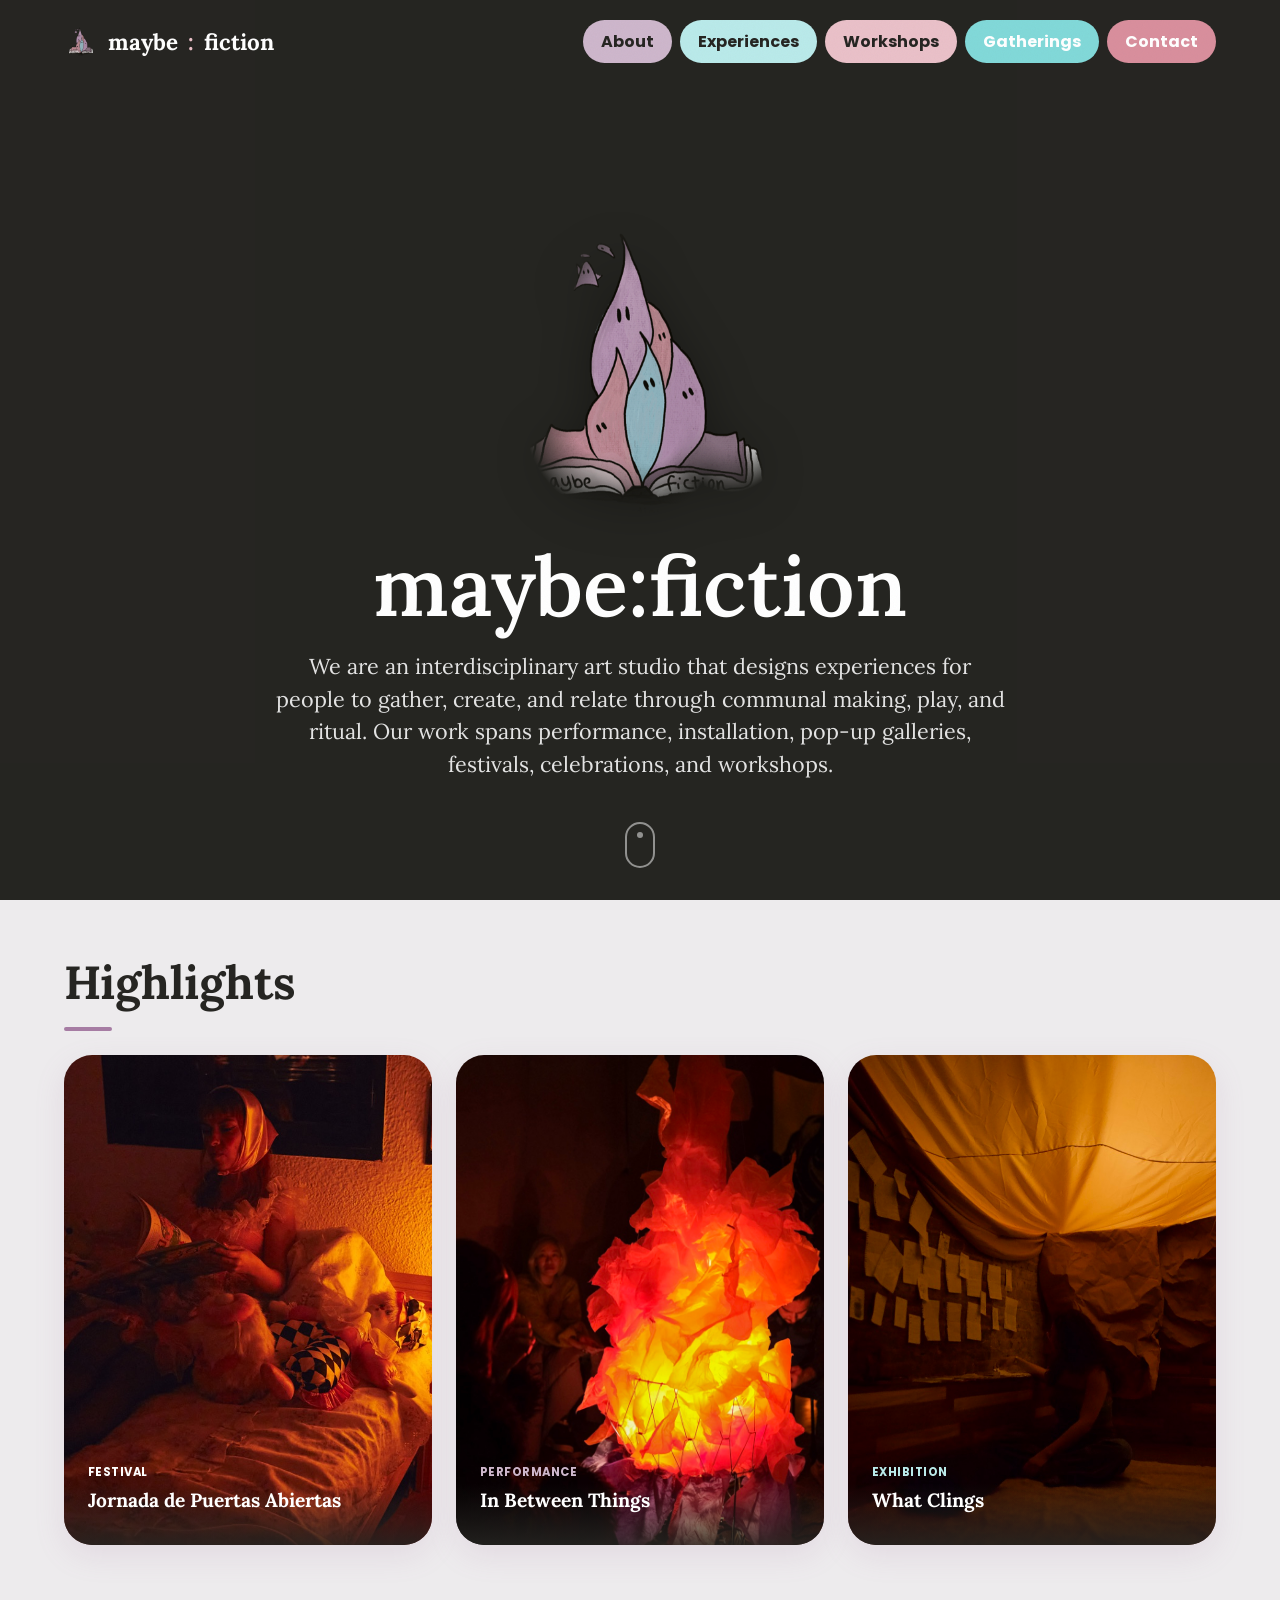
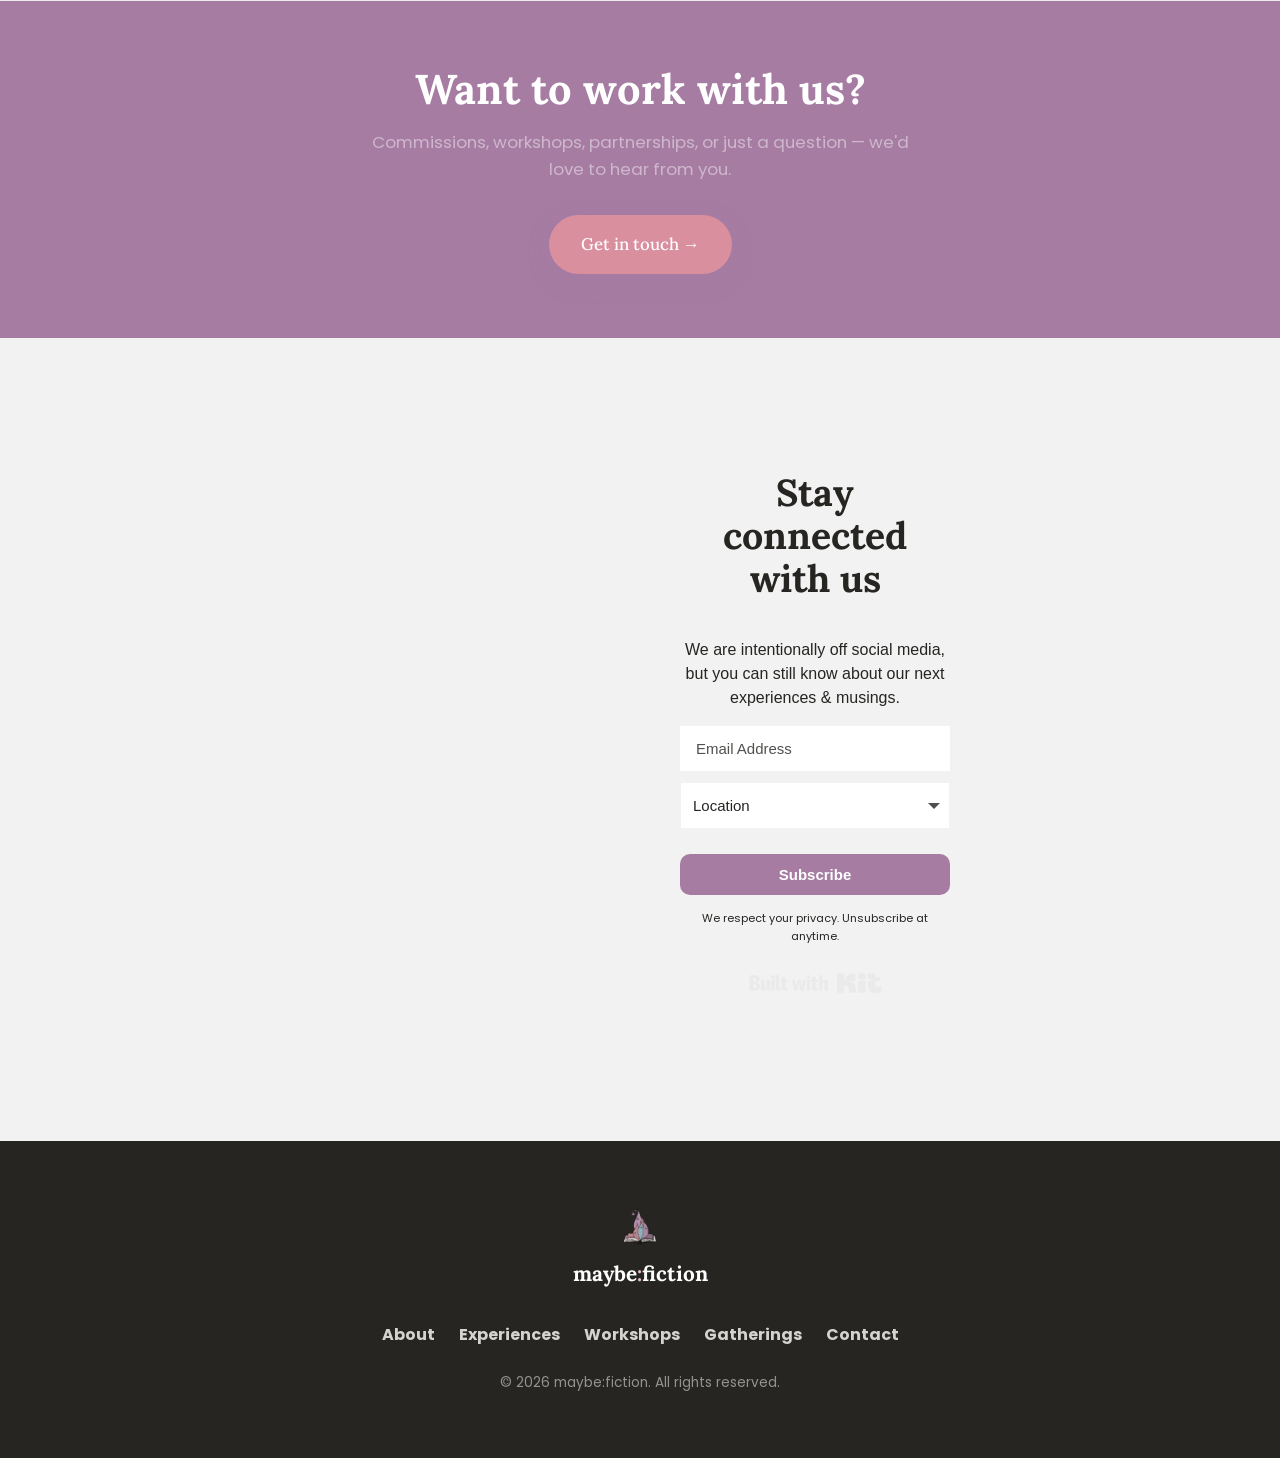
==== commit 358b25dc: "Rename Events page/route to Gatherings across the site events.html -> gatherings.html, served at /ga" ====
--- a/index.html
+++ b/index.html
@@ -33,7 +33,7 @@
         <li><a href="/about.html" class="nav-link nav-link-about">About</a></li>
         <li><a href="/experiences.html" class="nav-link nav-link-experiences">Experiences</a></li>
         <li><a href="/workshops.html" class="nav-link nav-link-workshops">Workshops</a></li>
-        <li><a href="/events.html" class="nav-link nav-link-events">Gatherings</a></li>
+        <li><a href="/gatherings" class="nav-link nav-link-events">Gatherings</a></li>
 
         <li><a href="/contact.html" class="nav-link nav-link-cta">Contact</a></li>
       </ul>
@@ -107,7 +107,7 @@
         <li><a href="/about.html">About</a></li>
         <li><a href="/experiences.html">Experiences</a></li>
         <li><a href="/workshops.html">Workshops</a></li>
-        <li><a href="/events.html">Gatherings</a></li>
+        <li><a href="/gatherings">Gatherings</a></li>
 
         <li><a href="/contact.html">Contact</a></li>
       </ul>
--- a/css/styles.css
+++ b/css/styles.css
@@ -243,6 +243,16 @@
   margin-bottom: 48px;
 }
 
+/* Keeps the Experiences tagline on a single line at any viewport width,
+   scaling down with the viewport instead of wrapping. */
+/* Scales down with viewport width so the line only breaks as a last
+   resort on the narrowest phones, instead of wrapping at every width
+   the way a fixed ch-based max-width did. */
+.experiences-page .section-subheading {
+  max-width: none;
+  font-size: clamp(0.8rem, calc(2.16vw - 1.04px), 1.15rem);
+}
+
 /* Buttons */
 .btn {
   display: inline-flex;
@@ -897,6 +907,10 @@
 .experience-tag.tag-exhibition { color: var(--brand-teal-light); }
 .experience-tag.tag-event { color: var(--brand-pink-light); }
 .experience-tag.tag-workshop { color: var(--white); }
+/* Default (--brand-purple-light) reads too faint against warmer/lighter
+   cover photos like Jornada's — white holds contrast against the scrim
+   regardless of what's underneath it. */
+.experience-tag.tag-festival { color: var(--white); }
 
 .experience-card-overlay h3 {
   color: var(--white);
@@ -980,6 +994,11 @@
   border-color: var(--white);
   transform: translateY(-2px);
 }
+
+/* Plain full-bleed photo between the Contact section and the footer — same
+   treatment as .about-hero (no scrim/overlay, just the photo). */
+.contact-photo { height: 50vh; min-height: 340px; overflow: hidden; }
+.contact-photo img { width: 100%; height: 100%; object-fit: cover; display: block; }
 
 /* ---------- 9b. NEWSLETTER ---------- */
 .newsletter-inner { text-align: center; }
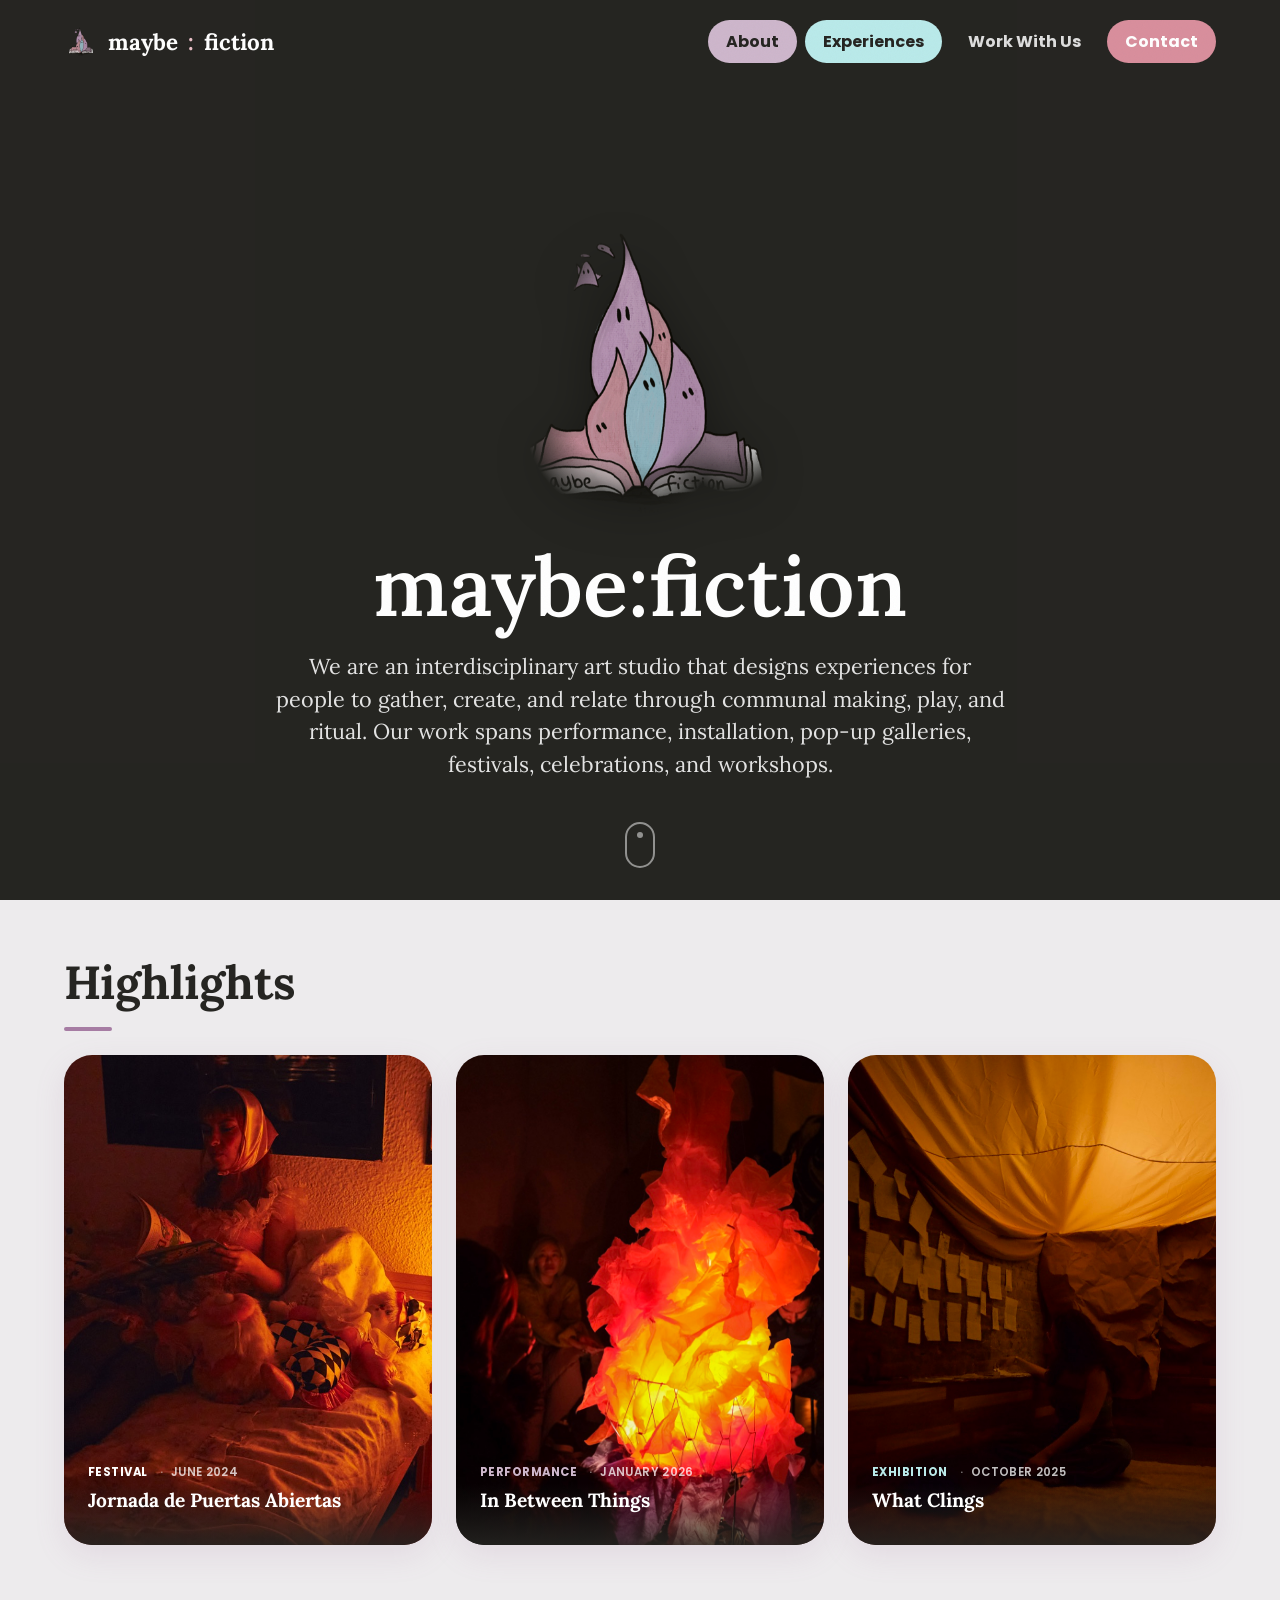
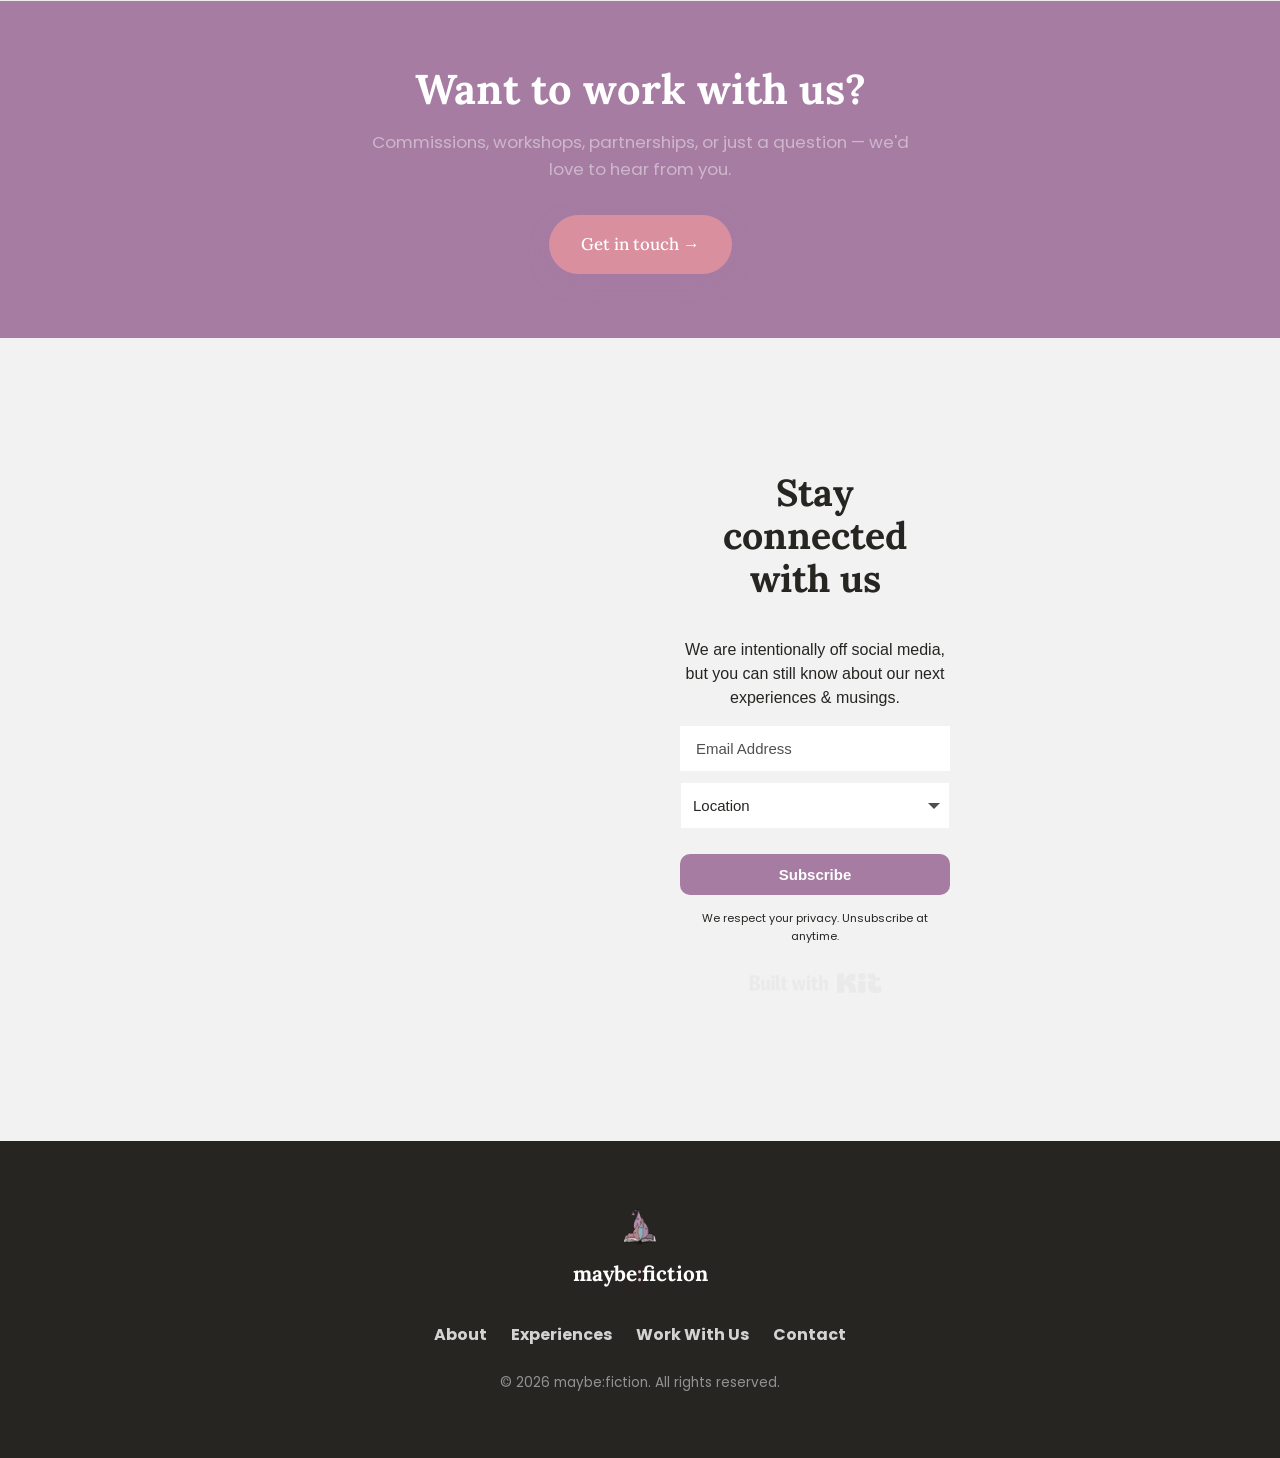
==== commit 0d0b451e: "Consolidate Workshops and Gatherings into a single Work With Us page Each page had only one item and" ====
--- a/index.html
+++ b/index.html
@@ -32,8 +32,7 @@
       <ul class="nav-menu" id="nav-menu">
         <li><a href="/about.html" class="nav-link nav-link-about">About</a></li>
         <li><a href="/experiences.html" class="nav-link nav-link-experiences">Experiences</a></li>
-        <li><a href="/workshops.html" class="nav-link nav-link-workshops">Workshops</a></li>
-        <li><a href="/gatherings" class="nav-link nav-link-events">Gatherings</a></li>
+        <li><a href="/work-with-us.html" class="nav-link nav-link-work">Work With Us</a></li>
 
         <li><a href="/contact.html" class="nav-link nav-link-cta">Contact</a></li>
       </ul>
@@ -106,8 +105,7 @@
       <ul class="footer-nav">
         <li><a href="/about.html">About</a></li>
         <li><a href="/experiences.html">Experiences</a></li>
-        <li><a href="/workshops.html">Workshops</a></li>
-        <li><a href="/gatherings">Gatherings</a></li>
+        <li><a href="/work-with-us.html">Work With Us</a></li>
 
         <li><a href="/contact.html">Contact</a></li>
       </ul>
--- a/css/styles.css
+++ b/css/styles.css
@@ -911,6 +911,20 @@
    cover photos like Jornada's — white holds contrast against the scrim
    regardless of what's underneath it. */
 .experience-tag.tag-festival { color: var(--white); }
+
+/* Sits inline with the tag, separated by a middot — a quiet secondary
+   detail rather than a second competing label. */
+.experience-card-date {
+  display: inline-block;
+  font-size: 0.72rem;
+  font-weight: 600;
+  letter-spacing: 0.03em;
+  text-transform: uppercase;
+  color: rgba(255, 255, 255, 0.75);
+  margin-left: 8px;
+  margin-bottom: 8px;
+}
+.experience-card-date::before { content: "·"; margin-right: 8px; color: rgba(255, 255, 255, 0.5); }
 
 .experience-card-overlay h3 {
   color: var(--white);
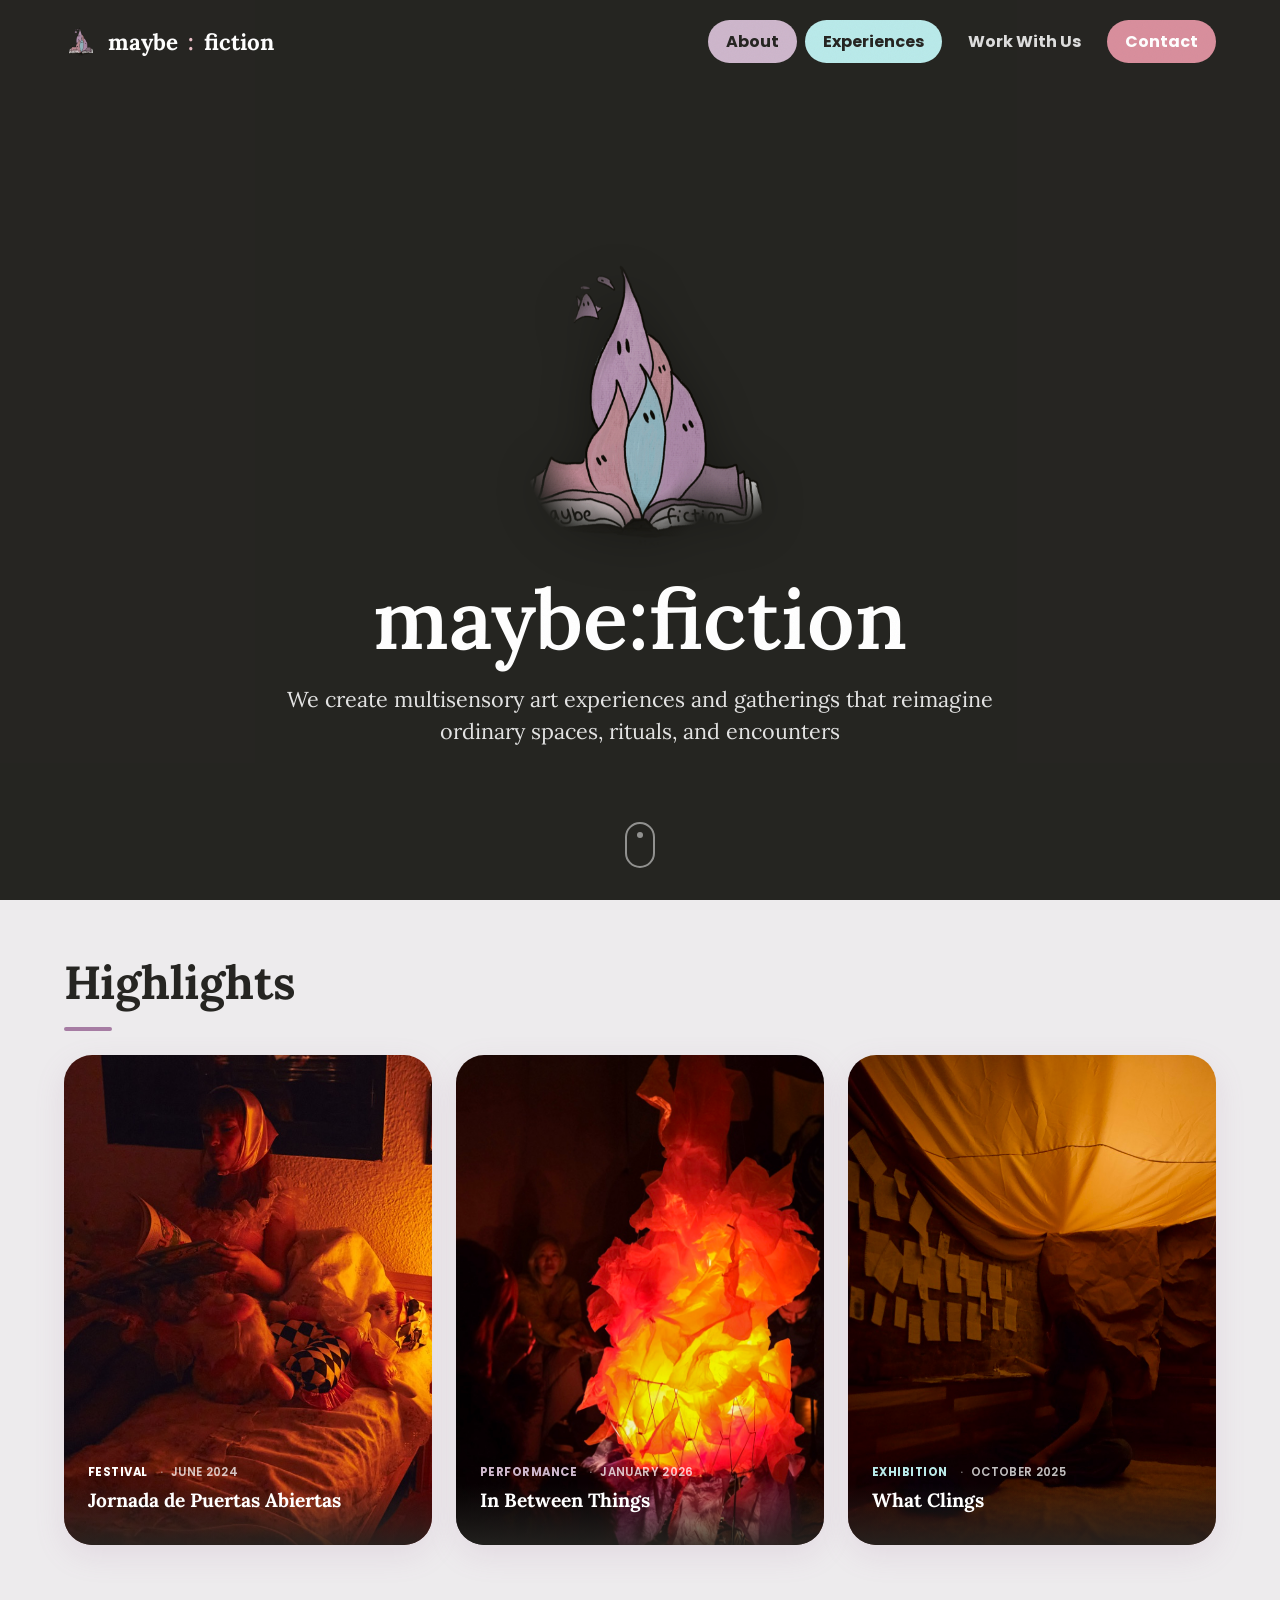
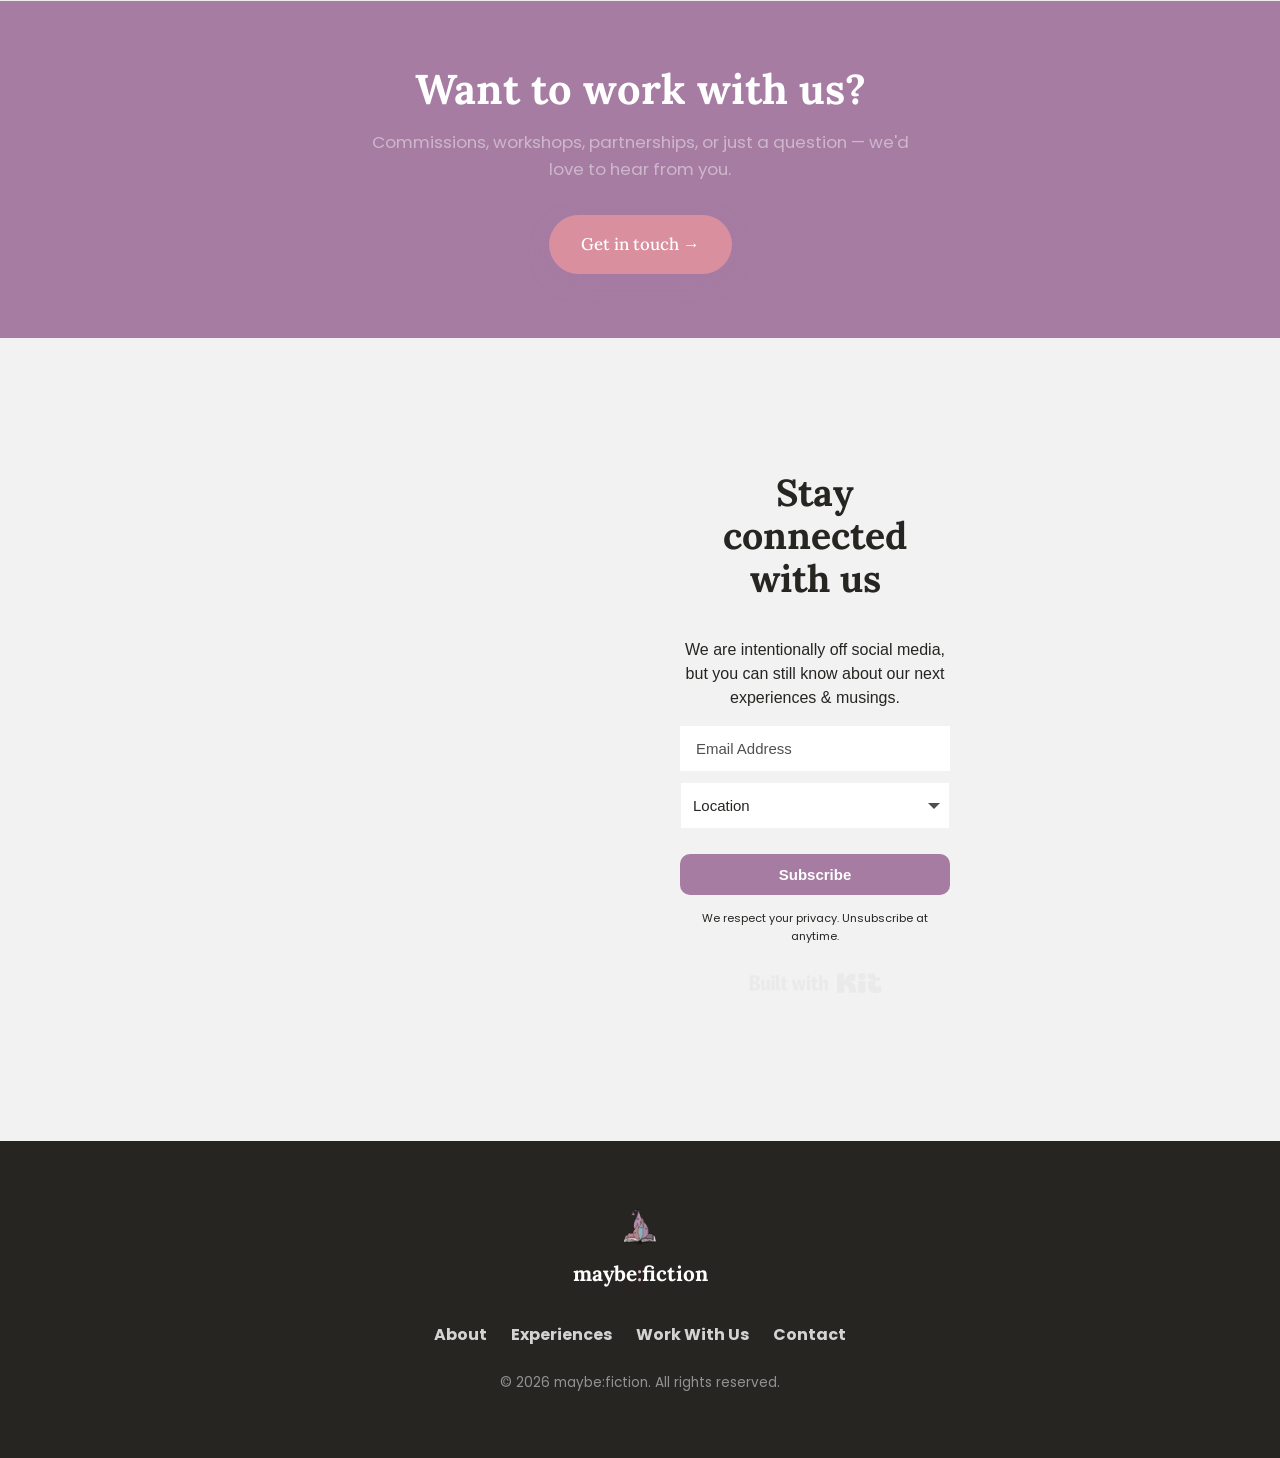
==== commit f6bc32fe: "Update homepage title/meta description off "experience design studio" Aligns the link-preview title " ====
--- a/index.html
+++ b/index.html
@@ -3,8 +3,8 @@
 <head>
   <meta charset="UTF-8" />
   <meta name="viewport" content="width=device-width, initial-scale=1.0" />
-  <title>maybe:fiction — Experience Design Studio</title>
-  <meta name="description" content="maybe:fiction is an experience design studio crafting IRL performances, exhibitions, workshops, and gatherings." />
+  <title>maybe:fiction — Multisensory Art Experiences & Gatherings</title>
+  <meta name="description" content="maybe:fiction creates multisensory art experiences and gatherings, from IRL performances and exhibitions to workshops and celebrations." />
 
   <!-- Fonts: Lora (brand display serif) + Poppins (brand body sans) — self-hosted, see css/styles.css -->
 
